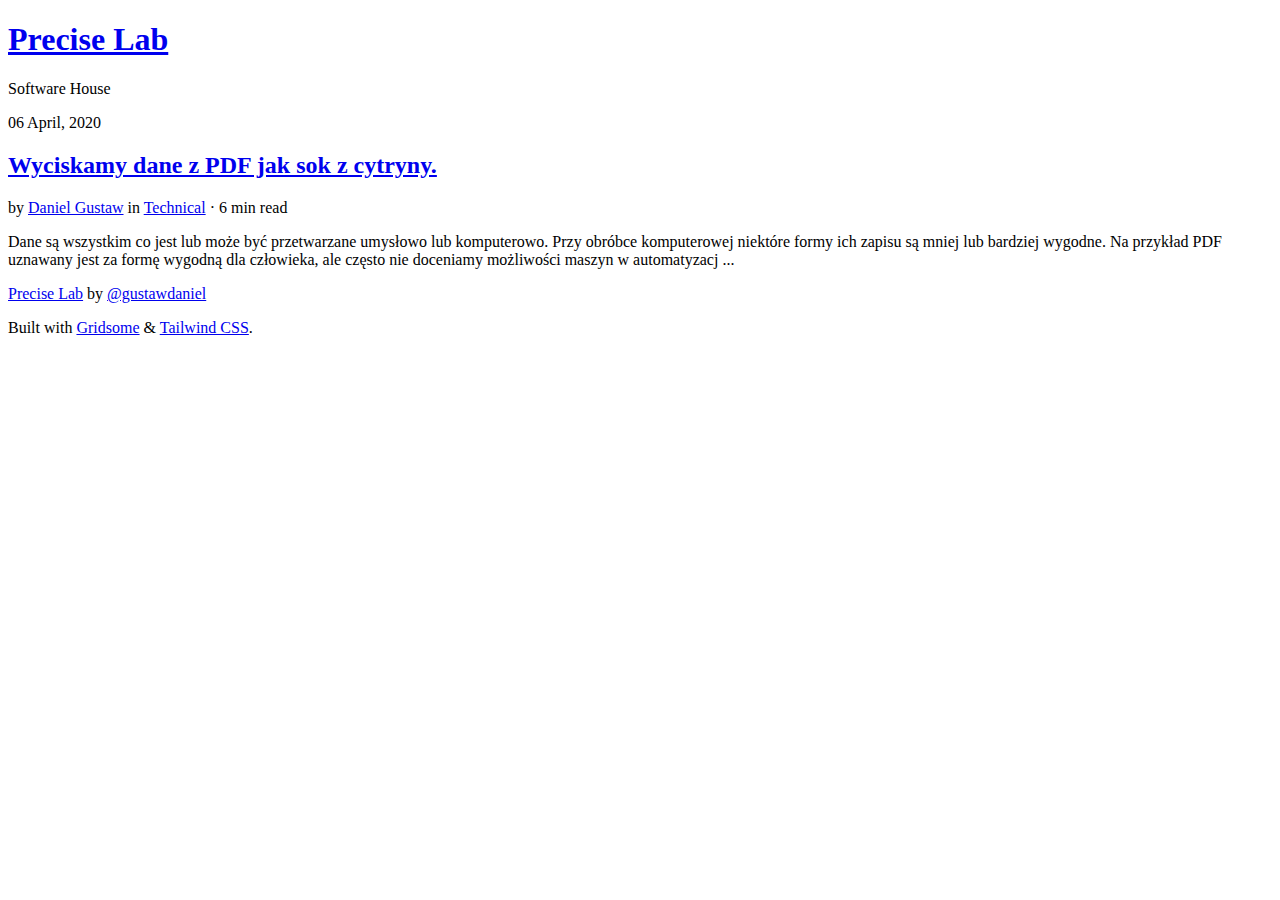
==== index.html @ 5c7c3121 "Updates" ====
<!DOCTYPE html>
<html data-html-server-rendered="true" lang="en" class="h-full" data-vue-tag="%7B%22lang%22:%7B%22ssr%22:%22en%22%7D,%22class%22:%7B%22ssr%22:%22h-full%22%7D%7D">
  <head>
    <title>Precise Lab - Blog | Precise Lab</title><meta name="gridsome:hash" content="ae1aad9684732c10f4d55fc5387a07bf365dc992"><meta data-vue-tag="ssr" charset="utf-8"><meta data-vue-tag="ssr" name="generator" content="Gridsome v0.7.13"><meta data-vue-tag="ssr" data-key="viewport" name="viewport" content="width=device-width, initial-scale=1, viewport-fit=cover"><meta data-vue-tag="ssr" data-key="format-detection" name="format-detection" content="telephone=no"><meta data-vue-tag="ssr" property="og:type" content="website"><meta data-vue-tag="ssr" property="og:title" content="Precise Lab - Blog"><meta data-vue-tag="ssr" property="og:description" content=""><meta data-vue-tag="ssr" property="og:url" content="https://github.com/gustawdaniel/gustawdaniel.github.io"><meta data-vue-tag="ssr" property="og:image" content="https://github.com/gustawdaniel/gustawdaniel.github.io/images/bleda-card.png"><meta data-vue-tag="ssr" name="twitter:card" content="summary_large_image"><meta data-vue-tag="ssr" name="twitter:title" content="Precise Lab - Blog"><meta data-vue-tag="ssr" name="twitter:description" content=""><meta data-vue-tag="ssr" name="twitter:site" content="@cossssmin"><meta data-vue-tag="ssr" name="twitter:creator" content="@cossssmin"><meta data-vue-tag="ssr" name="twitter:image" content="https://github.com/gustawdaniel/gustawdaniel.github.io/images/bleda-card.png"><link data-vue-tag="ssr" rel="icon" href="data:,"><link data-vue-tag="ssr" rel="icon" type="image/png" sizes="16x16" href="/blog.preciselab.io/assets/static/favicon.ce0531f.efcb514c4ed5bb749bbcc0c345bb775e.png"><link data-vue-tag="ssr" rel="icon" type="image/png" sizes="32x32" href="/blog.preciselab.io/assets/static/favicon.ac8d93a.efcb514c4ed5bb749bbcc0c345bb775e.png"><link data-vue-tag="ssr" rel="icon" type="image/png" sizes="96x96" href="/blog.preciselab.io/assets/static/favicon.b9532cc.efcb514c4ed5bb749bbcc0c345bb775e.png"><link data-vue-tag="ssr" rel="apple-touch-icon" type="image/png" sizes="76x76" href="/blog.preciselab.io/assets/static/favicon.f22e9f3.efcb514c4ed5bb749bbcc0c345bb775e.png"><link data-vue-tag="ssr" rel="apple-touch-icon" type="image/png" sizes="152x152" href="/blog.preciselab.io/assets/static/favicon.62d22cb.efcb514c4ed5bb749bbcc0c345bb775e.png"><link data-vue-tag="ssr" rel="apple-touch-icon" type="image/png" sizes="120x120" href="/blog.preciselab.io/assets/static/favicon.1539b60.efcb514c4ed5bb749bbcc0c345bb775e.png"><link data-vue-tag="ssr" rel="apple-touch-icon" type="image/png" sizes="167x167" href="/blog.preciselab.io/assets/static/favicon.dc0cdc5.efcb514c4ed5bb749bbcc0c345bb775e.png"><link data-vue-tag="ssr" rel="apple-touch-icon" type="image/png" sizes="180x180" href="/blog.preciselab.io/assets/static/favicon.7b22250.efcb514c4ed5bb749bbcc0c345bb775e.png"><link data-vue-tag="ssr" rel="stylesheet" href="https://fonts.googleapis.com/css?family=Fira+Sans:400,700%7CCardo"><link rel="preload" href="/blog.preciselab.io/assets/css/8.styles.63dded14.css" as="style"><link rel="preload" href="/blog.preciselab.io/assets/js/app.c72e8000.js" as="script"><link rel="preload" href="/blog.preciselab.io/assets/js/page--src--pages--index-vue.eb768e00.js" as="script"><link rel="prefetch" href="/blog.preciselab.io/assets/js/10.97e20881.js"><link rel="prefetch" href="/blog.preciselab.io/assets/js/page--src--pages--404-vue.39addc69.js"><link rel="prefetch" href="/blog.preciselab.io/assets/js/page--src--pages--about-vue.461a9a27.js"><link rel="prefetch" href="/blog.preciselab.io/assets/js/page--src--templates--author-vue.62b3dfc0.js"><link rel="prefetch" href="/blog.preciselab.io/assets/js/page--src--templates--post-vue.7752b335.js"><link rel="prefetch" href="/blog.preciselab.io/assets/js/page--src--templates--tag-vue.9fcc17b7.js"><link rel="prefetch" href="/blog.preciselab.io/assets/js/vendors~page--src--pages--index-vue~page--src--templates--author-vue~page--src--templates--post-vue~~a0fae544.e56b102d.js"><link rel="prefetch" href="/blog.preciselab.io/assets/js/vendors~page--src--templates--post-vue.245a0b70.js"><link rel="stylesheet" href="/blog.preciselab.io/assets/css/8.styles.63dded14.css"><noscript data-vue-tag="ssr"><style>.g-image--loading{display:none;}</style></noscript>
  </head>
  <body class="antialiased font-serif" data-vue-tag="%7B%22class%22:%7B%22ssr%22:%22antialiased%20font-serif%22%7D%7D">
    <div data-server-rendered="true" id="app" class="bg-white"><main><header><div class="max-w-xl md:max-w-3xl xl:max-w-4xl mx-auto text-center px-6 py-10 md:py-32 border-b border-gray-300"><h1 class="text-4xl sm:text-5xl md:text-6xl font-sans font-bold mb-1"><a href="/blog.preciselab.io/" class="text-black active--exact active">Precise Lab</a></h1><p class="text-gray-700 text-lg sm:text-3xl">Software House</p></div></header><section><article><div class="mx-auto max-w-3xl px-6"><div class="py-8 sm:py-20 border-b border-gray-300"><header class="text-center mb-8"><time datetime="2020-04-06 10:18:38" class="text-gray-700 text-xs mb-2 uppercase">06 April, 2020</time><h2 class="text-3xl sm:text-4xl leading-tight font-sans mb-1 sm:mb-2"><a href="/blog.preciselab.io/wyciskamy-dane-z-pdf-jak-sok-z-cytryny/" class="text-black font-bold">Wyciskamy dane z PDF jak sok z cytryny.</a></h2><p class="text-gray-700 leading-normal text-sm sm:text-base"><span>by <a href="/blog.preciselab.io/author/Daniel%20Gustaw/" class="text-gray-700 capitalize border-b border-transparent hover:border-gray-400 transition-colors duration-300">Daniel Gustaw</a></span><span> in <a href="/blog.preciselab.io/tag/technical/" class="text-gray-700 capitalize border-b border-transparent hover:border-gray-400 transition-colors duration-300">Technical</a></span><span> · </span><span>6 min read</span></p></header><p class="leading-normal text-gray-700 text-lg px-2 sm:px-4 md:px-10">Dane są wszystkim co jest lub może być przetwarzane umysłowo lub komputerowo. Przy obróbce komputerowej niektóre formy ich zapisu są mniej lub bardziej wygodne. Na przykład PDF uznawany jest za formę wygodną dla człowieka, ale często nie doceniamy możliwości maszyn w automatyzacj ...</p></div></div></article></section><!----><footer class="text-gray-700 text-sm leading-normal flex flex-wrap justify-between mx-auto max-w-3xl px-6 sm:px-12 py-8 sm:py-16"><div class="w-full sm:w-1/2 mb-4 sm:mb-0"><p><a href="https://preciselab.io" class="border-b border-transparent hover:border-gray-400 transition-colors duration-300">
          Precise Lab</a> by <a href="https://github.com/gustawdaniel" class="border-b border-transparent hover:border-gray-400 transition-colors
                                 duration-300">@gustawdaniel</a></p><p>Built with <a href="https://gridsome.org" class="border-b border-transparent hover:border-gray-400 transition-colors duration-300">Gridsome</a> &amp; <a href="https://tailwindcss.com/" class="border-b border-transparent hover:border-gray-400 transition-colors duration-300">Tailwind CSS</a>.</p></div></footer></main></div>
    <script>window.__INITIAL_STATE__={"data":{"posts":{"totalCount":1,"pageInfo":{"totalPages":1,"currentPage":1},"edges":[{"node":{"id":"afad9150b03da0a30d1661e07e309215","title":"Wyciskamy dane z PDF jak sok z cytryny.","timeToRead":6,"datetime":"2020-04-06 10:18:38","content":"\u003Cp\u003EDane są wszystkim co jest lub może być przetwarzane umysłowo lub komputerowo. Przy obróbce komputerowej niektóre formy ich zapisu są mniej lub bardziej wygodne. Na przykład PDF uznawany jest za formę wygodną dla człowieka, ale często nie doceniamy możliwości maszyn w automatyzacji procesów opartych o pliki PDF.\u003C\u002Fp\u003E\n\u003Cp\u003EW tym wpisie pokarzemy jak pisząc naprawdę znikome ilości kodu można wygodnie wydobyć dane z plików PDF. Dla przykładu posłużymy się biletami kolejowymi ponieważ nie zawierają żadnych danych objętych tajemnicą, ale równie dobrze mogły to by być faktury, umowy czy pliki CV.\u003C\u002Fp\u003E\n\u003Cp\u003E[TOC]\u003C\u002Fp\u003E\n\u003Cp\u003E\u003Cimg src=\"\u002Fimages\u002Fposts\u002F2020-04-06\u002Fconvert-scanned-pdf-to-text.jpg\"\u003E\u003C\u002Fp\u003E\n\u003Ch2 id=\"zdobycie-danych\"\u003E\u003Ca href=\"#zdobycie-danych\" aria-hidden=\"true\"\u003E\u003Cspan class=\"icon icon-link\"\u003E\u003C\u002Fspan\u003E\u003C\u002Fa\u003EZdobycie danych\u003C\u002Fh2\u003E\n\u003Cp\u003EPrzy każdym zakupie biletu z adresu \u003Ccode class=\"shiki-inline\" style=\"background: #2e3440; color: #d8dee9\"\u003Ebilet.eic@intercity.pl\u003C\u002Fcode\u003E wysyłany jest do mnie e-mail zawierający bilet. Łatwo mogę wyszukać te e-maile wybierając filtr w poczcie z której korzystam\u003C\u002Fp\u003E\n\u003Ccode class=\"shiki\" style=\"background: #2e3440; color: #d8dee9\"\u003Ebilet pkp has:attachment -in:chats from:bilet.eic@intercity.pl to:me \u003C\u002Fcode\u003E\n\u003Cp\u003EOto widok jaki widzę po filtrowaniu:\u003C\u002Fp\u003E\n\u003Cp\u003E\u003Cimg src=\"\u002Fimages\u002Fposts\u002F2020-04-06\u002Fgmail.png\"\u003E\u003C\u002Fp\u003E\n\u003Cp\u003ETeraz wystarczyło pobrać pliki aby móc poddać je obróbce.\u003C\u002Fp\u003E\n\u003Cp\u003EWszystkie załączniki zapisałem na dysku twardym w katalogu ocr. Tak jak w każdym z wpisów na tym blogu dalsze operacje będą wykonywane na systemie Ubuntu.\u003C\u002Fp\u003E\n\u003Ch2 id=\"przetworzenie-pdf-do-postaci-tekstu\"\u003E\u003Ca href=\"#przetworzenie-pdf-do-postaci-tekstu\" aria-hidden=\"true\"\u003E\u003Cspan class=\"icon icon-link\"\u003E\u003C\u002Fspan\u003E\u003C\u002Fa\u003EPrzetworzenie PDF do postaci tekstu\u003C\u002Fh2\u003E\n\u003Cp\u003EZaczniemy od ustalenia początkowej zawartości katalogu. Jest wypełniony pikamy PDF.\u003C\u002Fp\u003E\n\u003Cp\u003E\u003Cimg src=\"\u002Fimages\u002Fposts\u002F2020-04-06\u002Ftext.png\"\u003E\u003C\u002Fp\u003E\n\u003Cp\u003EDzięki narzędziu \u003Ccode class=\"shiki-inline\" style=\"background: #2e3440; color: #d8dee9\"\u003Epdftotext\u003C\u002Fcode\u003E z pakietu \u003Ccode class=\"shiki-inline\" style=\"background: #2e3440; color: #d8dee9\"\u003Epoppler-utils\u003C\u002Fcode\u003E możemy wydobyć z plików PDF interesujące nas informacje w postaci czystego tekstu. Następującym poleceniem możemy zainstalować to narzędzie:\u003C\u002Fp\u003E\n\u003Cpre class=\"shiki\" style=\"background-color: #ffffff\"\u003E\u003Ccode\u003E\u003Cspan style=\"color: #24292EFF\"\u003Esudo apt-get install poppler-utils\u003C\u002Fspan\u003E\u003C\u002Fcode\u003E\u003C\u002Fpre\u003E\n\u003Cp\u003EAby go użyć korzystamy ze składni\u003C\u002Fp\u003E\n\u003Ccode class=\"shiki\" style=\"background: #2e3440; color: #d8dee9\"\u003Epdftotext {PDF-file} {text-file}\u003C\u002Fcode\u003E\n\u003Cp\u003EW naszym przypadku mamy wiele plików wejściowych i wyjściowych dlatego skorzystamy z \u003Ccode class=\"shiki-inline\" style=\"background: #2e3440; color: #d8dee9\"\u003Exargs\u003C\u002Fcode\u003E.\u003C\u002Fp\u003E\n\u003Cpre class=\"shiki\" style=\"background-color: #ffffff\"\u003E\u003Ccode\u003E\u003Cspan style=\"color: #24292EFF\"\u003Els eic_\u003C\u002Fspan\u003E\u003Cspan style=\"color: #D32F2F\"\u003E*\u003C\u002Fspan\u003E\u003Cspan style=\"color: #24292EFF\"\u003E.pdf \u003C\u002Fspan\u003E\u003Cspan style=\"color: #D32F2F\"\u003E|\u003C\u002Fspan\u003E\u003Cspan style=\"color: #24292EFF\"\u003E xargs -i pdftotext \u003C\u002Fspan\u003E\u003Cspan style=\"color: #22863A\"\u003E\"{}\"\u003C\u002Fspan\u003E\u003Cspan style=\"color: #D32F2F\"\u003E;\u003C\u002Fspan\u003E\u003C\u002Fcode\u003E\u003C\u002Fpre\u003E\n\u003Cp\u003EPolecenie to składa się z dwóch części. W pierwszej listuję wszystkie pliki zaczynające się od \u003Ccode class=\"shiki-inline\" style=\"background: #2e3440; color: #d8dee9\"\u003Eeic\u003C\u002Fcode\u003E i kończące się na \u003Ccode class=\"shiki-inline\" style=\"background: #2e3440; color: #d8dee9\"\u003E.pdf\u003C\u002Fcode\u003E. Następnie używając programu \u003Ccode class=\"shiki-inline\" style=\"background: #2e3440; color: #d8dee9\"\u003Exargs\u003C\u002Fcode\u003E wynik przechwytywany jako strumień danych przekazuję linia po linii do polecenia \u003Ccode class=\"shiki-inline\" style=\"background: #2e3440; color: #d8dee9\"\u003Epdftotext\u003C\u002Fcode\u003E. Brak drugiego argumentu oznacza, że w moim przypadku powstały pliki tekstowe o takich samych nazwach jak pliki \u003Ccode class=\"shiki-inline\" style=\"background: #2e3440; color: #d8dee9\"\u003Epdf\u003C\u002Fcode\u003E.\u003C\u002Fp\u003E\n\u003Cp\u003EŁatwo sprawdzimy czy faktycznie istnieją dzięki poleceniu \u003Ccode class=\"shiki-inline\" style=\"background: #2e3440; color: #d8dee9\"\u003Els\u003C\u002Fcode\u003E\u003C\u002Fp\u003E\n\u003Cp\u003E\u003Cimg src=\"\u002Fimages\u002Fposts\u002F2020-04-06\u002Ftext2.png\"\u003E\u003C\u002Fp\u003E\n\u003Ch2 id=\"strukturyzacja-danych\"\u003E\u003Ca href=\"#strukturyzacja-danych\" aria-hidden=\"true\"\u003E\u003Cspan class=\"icon icon-link\"\u003E\u003C\u002Fspan\u003E\u003C\u002Fa\u003EStrukturyzacja danych\u003C\u002Fh2\u003E\n\u003Cp\u003ENa początek zaczniemy od czegoś prostego. Załóżmy, że chcemy policzyć ile pieniędzy łącznie wydałem na bilety, ale nie będziemy sprawdzali tego na każdym bilecie po kolei ręcznie - od tego jest komputer. Poza tym gdy dostaniemy inny zestaw biletów ręczną robotę musieli byśmy powtarzać. Może Cię to zaskoczyć, ale aby wykonać to zadanie nie trzeba nawet edytora kodu i napisaliśmy to w jednej linii:\u003C\u002Fp\u003E\n\u003Cpre class=\"shiki\" style=\"background-color: #ffffff\"\u003E\u003Ccode\u003E\u003Cspan style=\"color: #24292EFF\"\u003Els eic_\u003C\u002Fspan\u003E\u003Cspan style=\"color: #D32F2F\"\u003E*\u003C\u002Fspan\u003E\u003Cspan style=\"color: #24292EFF\"\u003E.txt \u003C\u002Fspan\u003E\u003Cspan style=\"color: #D32F2F\"\u003E|\u003C\u002Fspan\u003E\u003Cspan style=\"color: #24292EFF\"\u003E xargs -i cat \u003C\u002Fspan\u003E\u003Cspan style=\"color: #22863A\"\u003E\"{}\"\u003C\u002Fspan\u003E\u003Cspan style=\"color: #24292EFF\"\u003E \u003C\u002Fspan\u003E\u003Cspan style=\"color: #D32F2F\"\u003E|\u003C\u002Fspan\u003E\u003Cspan style=\"color: #24292EFF\"\u003E perl -ne \u003C\u002Fspan\u003E\u003Cspan style=\"color: #22863A\"\u003E'if(\u002FSUMA PLN: (.*) zł\u002F){print \"$1\\n\";}'\u003C\u002Fspan\u003E\u003Cspan style=\"color: #24292EFF\"\u003E \u003C\u002Fspan\u003E\u003Cspan style=\"color: #D32F2F\"\u003E|\u003C\u002Fspan\u003E\u003Cspan style=\"color: #24292EFF\"\u003E tr , \u003C\u002Fspan\u003E\u003Cspan style=\"color: #1976D2\"\u003E.\u003C\u002Fspan\u003E\u003Cspan style=\"color: #24292EFF\"\u003E \u003C\u002Fspan\u003E\u003Cspan style=\"color: #D32F2F\"\u003E|\u003C\u002Fspan\u003E\u003Cspan style=\"color: #24292EFF\"\u003E paste -sd+ \u003C\u002Fspan\u003E\u003Cspan style=\"color: #D32F2F\"\u003E|\u003C\u002Fspan\u003E\u003Cspan style=\"color: #24292EFF\"\u003E bc\u003C\u002Fspan\u003E\u003C\u002Fcode\u003E\u003C\u002Fpre\u003E\n\u003Cp\u003ETa linia zwróciła \u003Ccode class=\"shiki-inline\" style=\"background: #2e3440; color: #d8dee9\"\u003E786.11\u003C\u002Fcode\u003E czyli koszt wszystkich biletów.\u003C\u002Fp\u003E\n\u003Cp\u003E\u003Cimg src=\"\u002Fimages\u002Fposts\u002F2020-04-06\u002Fsum.png\"\u003E\u003C\u002Fp\u003E\n\u003Cp\u003EWejdziemy teraz głębiej i zobaczmy co się za tym kryje. Wyświetlimy jeden z plików tekstowych poleceniem \u003Ccode class=\"shiki-inline\" style=\"background: #2e3440; color: #d8dee9\"\u003Ecat eic_67584344.txt\u003C\u002Fcode\u003E:\u003C\u002Fp\u003E\n\u003Cpre class=\"shiki\" style=\"background-color: #ffffff\"\u003E\u003Ccode\u003E\u003Cspan style=\"color: #24292EFF\"\u003EBILET INTERNETOWYTANIOMIASTOWY\u003C\u002Fspan\u003E\n\n\u003Cspan style=\"color: #22863A\"\u003E\"PKP Intercity\"\u003C\u002Fspan\u003E\n\u003Cspan style=\"color: #24292EFF\"\u003ESpółka Akcyjna\u003C\u002Fspan\u003E\n\n\u003Cspan style=\"color: #24292EFF\"\u003EOF: 503\u003C\u002Fspan\u003E\n\n\u003Cspan style=\"color: #24292EFF\"\u003ENORMAL. \u003C\u002Fspan\u003E\u003Cspan style=\"color: #1976D2\"\u003E:\u003C\u002Fspan\u003E\u003Cspan style=\"color: #24292EFF\"\u003E 1\u003C\u002Fspan\u003E\n\u003Cspan style=\"color: #24292EFF\"\u003EULG. \u003C\u002Fspan\u003E\u003Cspan style=\"color: #1976D2\"\u003E:\u003C\u002Fspan\u003E\n\u003Cspan style=\"color: #24292EFF\"\u003EX \u003C\u002Fspan\u003E\u003Cspan style=\"color: #1976D2\"\u003E:\u003C\u002Fspan\u003E\u003Cspan style=\"color: #24292EFF\"\u003E X\u003C\u002Fspan\u003E\n\n\u003Cspan style=\"color: #24292EFF\"\u003EPrzewoźnik: PKP IC\u003C\u002Fspan\u003E\n\u003Cspan style=\"color: #24292EFF\"\u003EA-Cena bazowa: 1xNormal\u003C\u002Fspan\u003E\n\n\u003Cspan style=\"color: #24292EFF\"\u003E¦ ¸\u003C\u002Fspan\u003E\n\n\u003Cspan style=\"color: #24292EFF\"\u003EOd\u002FFrom\u003C\u002Fspan\u003E\n\n\u003Cspan style=\"color: #24292EFF\"\u003E27.09 05:50 Iława Gł.\u003C\u002Fspan\u003E\n\u003Cspan style=\"color: #D32F2F\"\u003E*\u003C\u002Fspan\u003E\n\u003Cspan style=\"color: #D32F2F\"\u003E*\u003C\u002Fspan\u003E\n\u003Cspan style=\"color: #D32F2F\"\u003E*\u003C\u002Fspan\u003E\n\u003Cspan style=\"color: #24292EFF\"\u003EPRZEZ: Działdowo \u003C\u002Fspan\u003E\u003Cspan style=\"color: #D32F2F\"\u003E*\u003C\u002Fspan\u003E\u003Cspan style=\"color: #24292EFF\"\u003E Nasielsk\u003C\u002Fspan\u003E\n\n\u003Cspan style=\"color: #24292EFF\"\u003EDo\u002FTo\u003C\u002Fspan\u003E\n\n\u003Cspan style=\"color: #24292EFF\"\u003E¦ ¸\u003C\u002Fspan\u003E\n\n\u003Cspan style=\"color: #24292EFF\"\u003EKL.\u002FCL.\u003C\u002Fspan\u003E\n\n\u003Cspan style=\"color: #24292EFF\"\u003EWarszawa C.\u003C\u002Fspan\u003E\n\u003Cspan style=\"color: #D32F2F\"\u003E*\u003C\u002Fspan\u003E\n\n\u003Cspan style=\"color: #24292EFF\"\u003E27.09 07:50\u003C\u002Fspan\u003E\n\u003Cspan style=\"color: #D32F2F\"\u003E*\u003C\u002Fspan\u003E\n\u003Cspan style=\"color: #D32F2F\"\u003E*\u003C\u002Fspan\u003E\n\n\u003Cspan style=\"color: #24292EFF\"\u003E2\u003C\u002Fspan\u003E\n\u003Cspan style=\"color: #D32F2F\"\u003E*\u003C\u002Fspan\u003E\n\n\u003Cspan style=\"color: #24292EFF\"\u003ESUMA PLN: 39,90 zł\u003C\u002Fspan\u003E\n\u003Cspan style=\"color: #24292EFF\"\u003E519836278964\u003C\u002Fspan\u003E\n\n\u003Cspan style=\"color: #24292EFF\"\u003ENr transakcji:\u003C\u002Fspan\u003E\n\n\u003Cspan style=\"color: #24292EFF\"\u003EInformacje o podróży:\u003C\u002Fspan\u003E\n\u003Cspan style=\"color: #24292EFF\"\u003EStacja\u003C\u002Fspan\u003E\n\u003Cspan style=\"color: #24292EFF\"\u003EData Godzina\u003C\u002Fspan\u003E\n\u003Cspan style=\"color: #24292EFF\"\u003EIława Gł.\u003C\u002Fspan\u003E\n\u003Cspan style=\"color: #24292EFF\"\u003E27.09 05:50\u003C\u002Fspan\u003E\n\u003Cspan style=\"color: #24292EFF\"\u003EWarszawa C.\u003C\u002Fspan\u003E\n\u003Cspan style=\"color: #24292EFF\"\u003E27.09 07:50\u003C\u002Fspan\u003E\n\n\u003Cspan style=\"color: #24292EFF\"\u003E\u002FWagon K m\u003C\u002Fspan\u003E\n\u003Cspan style=\"color: #24292EFF\"\u003EIC 5324\u003C\u002Fspan\u003E\n\u003Cspan style=\"color: #24292EFF\"\u003E208\u003C\u002Fspan\u003E\n\u003Cspan style=\"color: #24292EFF\"\u003E5\u003C\u002Fspan\u003E\n\n\u003Cspan style=\"color: #24292EFF\"\u003EeIC67584344\u003C\u002Fspan\u003E\n\n\u003Cspan style=\"color: #24292EFF\"\u003ENr miejsca (o-okno ś-środek k-korytarz) Suma PLN\u003C\u002Fspan\u003E\n\u003Cspan style=\"color: #24292EFF\"\u003E81 o\u003C\u002Fspan\u003E\n\u003Cspan style=\"color: #24292EFF\"\u003E39,90 zł\u003C\u002Fspan\u003E\n\u003Cspan style=\"color: #24292EFF\"\u003E1 m. \u003C\u002Fspan\u003E\u003Cspan style=\"color: #D32F2F\"\u003Edo\u003C\u002Fspan\u003E\u003Cspan style=\"color: #24292EFF\"\u003E siedzenia\u003C\u002Fspan\u003E\u003Cspan style=\"color: #D32F2F\"\u003E;\u003C\u002Fspan\u003E\u003Cspan style=\"color: #24292EFF\"\u003E wagon bez przedziałów\u003C\u002Fspan\u003E\n\n\u003Cspan style=\"color: #24292EFF\"\u003Ed9U\u003C\u002Fspan\u003E\n\u003Cspan style=\"color: #24292EFF\"\u003EPodróżny:\u003C\u002Fspan\u003E\n\u003Cspan style=\"color: #24292EFF\"\u003EPTU\u003C\u002Fspan\u003E\n\u003Cspan style=\"color: #24292EFF\"\u003E8%\u003C\u002Fspan\u003E\n\n\u003Cspan style=\"color: #24292EFF\"\u003ESuma PLN Płatność: przelewem\u003C\u002Fspan\u003E\n\u003Cspan style=\"color: #24292EFF\"\u003E39,90 Zapłacono i wystawiono dnia:\u003C\u002Fspan\u003E\n\u003Cspan style=\"color: #24292EFF\"\u003E2018-09-26 09:01:20(52245592)\u003C\u002Fspan\u003E\n\n\u003Cspan style=\"color: #24292EFF\"\u003EOgółem PLN:\u003C\u002Fspan\u003E\n\n\u003Cspan style=\"color: #24292EFF\"\u003E39,90\u003C\u002Fspan\u003E\n\n\u003Cspan style=\"color: #24292EFF\"\u003ENiniejszy bilet internetowy nie jest fakturą VAT.\u003C\u002Fspan\u003E\n\u003Cspan style=\"color: #24292EFF\"\u003EW związku z przeprowadzanymi modernizacjami sieci kolejowej, uprzejmie prosimy o\u003C\u002Fspan\u003E\n\u003Cspan style=\"color: #24292EFF\"\u003Edokładne sprawdzanie rozkładu jazdy pociągów przed podróżą.\u003C\u002Fspan\u003E\n\n\u003Cspan style=\"color: #24292EFF\"\u003EData wydruku: 2018-09-26 09:01:57\u003C\u002Fspan\u003E\n\n\u003Cspan style=\"color: #24292EFF\"\u003E5324\u003C\u002Fspan\u003E\n\n\u003Cspan style=\"color: #24292EFF\"\u003EBilet internetowy jest biletem imiennym i jest ważny:\u003C\u002Fspan\u003E\n\u003Cspan style=\"color: #24292EFF\"\u003Ea) wraz z dokumentem ze zdjęciem potwierdzającym tożsamość Podróżnego,\u003C\u002Fspan\u003E\n\u003Cspan style=\"color: #24292EFF\"\u003Eb) tylko w dniu, relacji, pociągu, wagonie i na miejsce na nim oznaczone.\u003C\u002Fspan\u003E\n\n\u003Cspan style=\"color: #24292EFF\"\u003EZwrotu należności za niewykorzystany bilet dokonuje się na podstawie wniosku\u003C\u002Fspan\u003E\n\u003Cspan style=\"color: #24292EFF\"\u003Ezłożonego przez płatnika w wyznaczonych przez \u003C\u002Fspan\u003E\u003Cspan style=\"color: #22863A\"\u003E'PKP Intercity'\u003C\u002Fspan\u003E\u003Cspan style=\"color: #24292EFF\"\u003E S.A. punktach, z\u003C\u002Fspan\u003E\n\u003Cspan style=\"color: #24292EFF\"\u003Ewyjątkiem należności zwracanych automatycznie na zasadach określonych w\u003C\u002Fspan\u003E\n\u003Cspan style=\"color: #24292EFF\"\u003ERegulaminie e-IC.\u003C\u002Fspan\u003E\n\n\u003Cspan style=\"color: #24292EFF\"\u003EDaniel Gustaw\u003C\u002Fspan\u003E\n\n\u003Cspan style=\"color: #24292EFF\"\u003Ed9U\u003C\u002Fspan\u003E\n\n\u003Cspan style=\"color: #24292EFF\"\u003EInformacja o cenie\u003C\u002Fspan\u003E\n\u003Cspan style=\"color: #24292EFF\"\u003EOpłata za przejazd:\u003C\u002Fspan\u003E\n\n\u003Cspan style=\"color: #24292EFF\"\u003E(P24) 7219\u003C\u002Fspan\u003E\u003C\u002Fcode\u003E\u003C\u002Fpre\u003E\n\u003Cp\u003EPierwsze co się nasuwa to, że plik zawiera wszystkie informacje w formie nienaruszonej. Nie ma żadnych literówek, błędów, przestawień jakie typowe są dla systemów OCR wykonujących analogiczną pracę na skanach dokumentów. Cena \u003Ccode class=\"shiki-inline\" style=\"background: #2e3440; color: #d8dee9\"\u003E39,90 zł\u003C\u002Fcode\u003E powtarza się tu w kilku liniach. Czasami występuje razem z \u003Ccode class=\"shiki-inline\" style=\"background: #2e3440; color: #d8dee9\"\u003Ezł\u003C\u002Fcode\u003E, czasami nie, może się zdarzyć, że układ linii będzie inny jeśli na bilecie będzie jechało kilka osób. Szukamy najbardziej wiarygodnego wzorca. Jest nim \u003Ccode class=\"shiki-inline\" style=\"background: #2e3440; color: #d8dee9\"\u003ESUMA PLN: 39,90 zł\u003C\u002Fcode\u003E. Teraz chcemy wyłowić z tego pliku właśnie \u003Ccode class=\"shiki-inline\" style=\"background: #2e3440; color: #d8dee9\"\u003E39,90\u003C\u002Fcode\u003E. Posłuży nam do tego \u003Ccode class=\"shiki-inline\" style=\"background: #2e3440; color: #d8dee9\"\u003Eperl\u003C\u002Fcode\u003E - język stworzony przez lingwistę Larrego Walla właśnie w celu pracy z plikami tekstowymi.\u003C\u002Fp\u003E\n\u003Cpre class=\"shiki\" style=\"background-color: #ffffff\"\u003E\u003Ccode\u003E\u003Cspan style=\"color: #24292EFF\"\u003E$ cat eic_67584344.txt \u003C\u002Fspan\u003E\u003Cspan style=\"color: #D32F2F\"\u003E|\u003C\u002Fspan\u003E\u003Cspan style=\"color: #24292EFF\"\u003E perl -ne \u003C\u002Fspan\u003E\u003Cspan style=\"color: #22863A\"\u003E'if(\u002FSUMA PLN: (.*) zł\u002F){print \"$1\\n\";}'\u003C\u002Fspan\u003E\n\u003Cspan style=\"color: #24292EFF\"\u003E39,90\u003C\u002Fspan\u003E\u003C\u002Fcode\u003E\u003C\u002Fpre\u003E\n\u003Cp\u003EPolecenie to można wytłumaczyć następująco: \u003C\u002Fp\u003E\n\u003Cul\u003E\n\u003Cli\u003Eweź plik \u003Ccode class=\"shiki-inline\" style=\"background: #2e3440; color: #d8dee9\"\u003Eeic_67584344.txt\u003C\u002Fcode\u003E\u003C\u002Fli\u003E\n\u003Cli\u003Ecałą jego zawartość przekieruj do programu który napisaliśmy w \u003Ccode class=\"shiki-inline\" style=\"background: #2e3440; color: #d8dee9\"\u003Eperl\u003C\u002Fcode\u003E jako wejście\u003C\u002Fli\u003E\n\u003Cli\u003Eprogram na każdej linii tekstu wykonuje to samo polecenie\u003C\u002Fli\u003E\n\u003Cli\u003Esprawdza czy tekst pasuje do wzorca zaczynającego się od \u003Ccode class=\"shiki-inline\" style=\"background: #2e3440; color: #d8dee9\"\u003ESUMA PLN:\u003C\u002Fcode\u003E i kończącego na \u003Ccode class=\"shiki-inline\" style=\"background: #2e3440; color: #d8dee9\"\u003Ezł\u003C\u002Fcode\u003E. \u003C\u002Fli\u003E\n\u003Cli\u003Ejeśli tak, to wycina wartość między tymi ciągami znakowymi i ją zwraca\u003C\u002Fli\u003E\n\u003C\u002Ful\u003E\n\u003Cp\u003EProblem jaki mamy to polski \u003Ccode class=\"shiki-inline\" style=\"background: #2e3440; color: #d8dee9\"\u003E,\u003C\u002Fcode\u003E zamiast ogólnie stosowanej na świecie \u003Ccode class=\"shiki-inline\" style=\"background: #2e3440; color: #d8dee9\"\u003E.\u003C\u002Fcode\u003E. Ten problem bardzo łatwo eliminujemy poleceniem \u003Ccode class=\"shiki-inline\" style=\"background: #2e3440; color: #d8dee9\"\u003Etr\u003C\u002Fcode\u003E które zamienia swój pierwszy argument na drugi.\u003C\u002Fp\u003E\n\u003Cp\u003E\u003Cimg src=\"\u002Fimages\u002Fposts\u002F2020-04-06\u002Ftr.png\"\u003E\u003C\u002Fp\u003E\n\u003Cp\u003ENie będziemy oczywiście powtarzać tych poleceń dla każdego pliku osobno. Zamiast tego ponownie wykorzystamy znany już \u003Ccode class=\"shiki-inline\" style=\"background: #2e3440; color: #d8dee9\"\u003Exargs\u003C\u002Fcode\u003E \u003C\u002Fp\u003E\n\u003Cpre class=\"shiki\" style=\"background-color: #ffffff\"\u003E\u003Ccode\u003E\u003Cspan style=\"color: #24292EFF\"\u003E$ ls eic_\u003C\u002Fspan\u003E\u003Cspan style=\"color: #D32F2F\"\u003E*\u003C\u002Fspan\u003E\u003Cspan style=\"color: #24292EFF\"\u003E.txt \u003C\u002Fspan\u003E\u003Cspan style=\"color: #D32F2F\"\u003E|\u003C\u002Fspan\u003E\u003Cspan style=\"color: #24292EFF\"\u003E xargs -i cat \u003C\u002Fspan\u003E\u003Cspan style=\"color: #22863A\"\u003E\"{}\"\u003C\u002Fspan\u003E\u003Cspan style=\"color: #24292EFF\"\u003E \u003C\u002Fspan\u003E\u003Cspan style=\"color: #D32F2F\"\u003E|\u003C\u002Fspan\u003E\u003Cspan style=\"color: #24292EFF\"\u003E perl -ne \u003C\u002Fspan\u003E\u003Cspan style=\"color: #22863A\"\u003E'if(\u002FSUMA PLN: (.*) zł\u002F){print \"$1\\n\";}'\u003C\u002Fspan\u003E\u003Cspan style=\"color: #24292EFF\"\u003E \u003C\u002Fspan\u003E\u003Cspan style=\"color: #D32F2F\"\u003E|\u003C\u002Fspan\u003E\u003Cspan style=\"color: #24292EFF\"\u003E tr , \u003C\u002Fspan\u003E\u003Cspan style=\"color: #1976D2\"\u003E.\u003C\u002Fspan\u003E\n\u003Cspan style=\"color: #24292EFF\"\u003E39.90\u003C\u002Fspan\u003E\n\u003Cspan style=\"color: #24292EFF\"\u003E63.00\u003C\u002Fspan\u003E\n\u003Cspan style=\"color: #24292EFF\"\u003E15.14\u003C\u002Fspan\u003E\n\u003Cspan style=\"color: #24292EFF\"\u003E55.00\u003C\u002Fspan\u003E\n\u003Cspan style=\"color: #24292EFF\"\u003E60.00\u003C\u002Fspan\u003E\n\u003Cspan style=\"color: #24292EFF\"\u003E186.00\u003C\u002Fspan\u003E\n\u003Cspan style=\"color: #24292EFF\"\u003E70.56\u003C\u002Fspan\u003E\n\u003Cspan style=\"color: #24292EFF\"\u003E89.40\u003C\u002Fspan\u003E\n\u003Cspan style=\"color: #24292EFF\"\u003E139.00\u003C\u002Fspan\u003E\n\u003Cspan style=\"color: #24292EFF\"\u003E68.11\u003C\u002Fspan\u003E\u003C\u002Fcode\u003E\u003C\u002Fpre\u003E\n\u003Cp\u003EPozwolił nam na przeszukanie plików tekstowych za pomocą zdefiniowanych filtrów plik po pliku. Z ciekawszych rzeczy to wykorzystane \u003Ccode class=\"shiki-inline\" style=\"background: #2e3440; color: #d8dee9\"\u003E&quot;{}&quot;\u003C\u002Fcode\u003E oznacza argument który wszedł do \u003Ccode class=\"shiki-inline\" style=\"background: #2e3440; color: #d8dee9\"\u003Exargs\u003C\u002Fcode\u003E.\u003C\u002Fp\u003E\n\u003Cp\u003EZostało już tylko sumowanie, ale suma kolumn z pliku tekstowego to bułka z masłem w konsoli \u003Ccode class=\"shiki-inline\" style=\"background: #2e3440; color: #d8dee9\"\u003Ebash\u003C\u002Fcode\u003E. W przypadku jednej kolumny nie trzeba nawet uruchamiać \u003Ccode class=\"shiki-inline\" style=\"background: #2e3440; color: #d8dee9\"\u003Eawk\u003C\u002Fcode\u003E - zaawansowanego programu do przetwarzania tekstów. Wystarczy nam \u003Ccode class=\"shiki-inline\" style=\"background: #2e3440; color: #d8dee9\"\u003Epaste\u003C\u002Fcode\u003E - program do łączenia plików i \u003Ccode class=\"shiki-inline\" style=\"background: #2e3440; color: #d8dee9\"\u003Ebc\u003C\u002Fcode\u003E prosty program do liczenia sum.\u003C\u002Fp\u003E\n\u003Cp\u003EZa pomocą \u003Ccode class=\"shiki-inline\" style=\"background: #2e3440; color: #d8dee9\"\u003Epaste\u003C\u002Fcode\u003E z opcją \u003Ccode class=\"shiki-inline\" style=\"background: #2e3440; color: #d8dee9\"\u003E-s\u003C\u002Fcode\u003E wykonamy transpozycję do jednej linii. Opcją \u003Ccode class=\"shiki-inline\" style=\"background: #2e3440; color: #d8dee9\"\u003Ed\u003C\u002Fcode\u003E ustawimy separator. Będzie nim oczywiście znak dodawania \u003Ccode class=\"shiki-inline\" style=\"background: #2e3440; color: #d8dee9\"\u003E+\u003C\u002Fcode\u003E. Wynik wygląda miej więcej tak:\u003C\u002Fp\u003E\n\u003Cp\u003E\u003Cimg src=\"\u002Fimages\u002Fposts\u002F2020-04-06\u002Fpaste.png\"\u003E\u003C\u002Fp\u003E\n\u003Cp\u003EOstatnia cegiełka \u003Ccode class=\"shiki-inline\" style=\"background: #2e3440; color: #d8dee9\"\u003Ebc\u003C\u002Fcode\u003E kończy zadanie, ale to było prezentowane na samym początku:\u003C\u002Fp\u003E\n\u003Cpre class=\"shiki\" style=\"background-color: #ffffff\"\u003E\u003Ccode\u003E\u003Cspan style=\"color: #24292EFF\"\u003E$ ls eic_\u003C\u002Fspan\u003E\u003Cspan style=\"color: #D32F2F\"\u003E*\u003C\u002Fspan\u003E\u003Cspan style=\"color: #24292EFF\"\u003E.txt \u003C\u002Fspan\u003E\u003Cspan style=\"color: #D32F2F\"\u003E|\u003C\u002Fspan\u003E\u003Cspan style=\"color: #24292EFF\"\u003E xargs -i cat \u003C\u002Fspan\u003E\u003Cspan style=\"color: #22863A\"\u003E\"{}\"\u003C\u002Fspan\u003E\u003Cspan style=\"color: #24292EFF\"\u003E \u003C\u002Fspan\u003E\u003Cspan style=\"color: #D32F2F\"\u003E|\u003C\u002Fspan\u003E\u003Cspan style=\"color: #24292EFF\"\u003E perl -ne \u003C\u002Fspan\u003E\u003Cspan style=\"color: #22863A\"\u003E'if(\u002FSUMA PLN: (.*) zł\u002F){print \"$1\\n\";}'\u003C\u002Fspan\u003E\u003Cspan style=\"color: #24292EFF\"\u003E \u003C\u002Fspan\u003E\u003Cspan style=\"color: #D32F2F\"\u003E|\u003C\u002Fspan\u003E\u003Cspan style=\"color: #24292EFF\"\u003E tr , \u003C\u002Fspan\u003E\u003Cspan style=\"color: #1976D2\"\u003E.\u003C\u002Fspan\u003E\u003Cspan style=\"color: #24292EFF\"\u003E \u003C\u002Fspan\u003E\u003Cspan style=\"color: #D32F2F\"\u003E|\u003C\u002Fspan\u003E\u003Cspan style=\"color: #24292EFF\"\u003E paste -sd+ \u003C\u002Fspan\u003E\u003Cspan style=\"color: #D32F2F\"\u003E|\u003C\u002Fspan\u003E\u003Cspan style=\"color: #24292EFF\"\u003E bc\u003C\u002Fspan\u003E\n\u003Cspan style=\"color: #24292EFF\"\u003E786.11\u003C\u002Fspan\u003E\u003C\u002Fcode\u003E\u003C\u002Fpre\u003E\n\u003Ch2 id=\"wizualizacja-wyników\"\u003E\u003Ca href=\"#wizualizacja-wynik%C3%B3w\" aria-hidden=\"true\"\u003E\u003Cspan class=\"icon icon-link\"\u003E\u003C\u002Fspan\u003E\u003C\u002Fa\u003EWizualizacja wyników\u003C\u002Fh2\u003E\n\u003Cp\u003EPonieważ pliki ułożone są chronologicznie wyświetlimy łatwo będzie nam zobaczyć wykres kolejnych cen. W tym celu pobieramy \u003Ccode class=\"shiki-inline\" style=\"background: #2e3440; color: #d8dee9\"\u003Echart\u003C\u002Fcode\u003E - paczkę napisaną w \u003Ccode class=\"shiki-inline\" style=\"background: #2e3440; color: #d8dee9\"\u003Ego\u003C\u002Fcode\u003E służącą do tworzenia wykresów.\u003C\u002Fp\u003E\n\u003Cpre class=\"shiki\" style=\"background-color: #ffffff\"\u003E\u003Ccode\u003E\u003Cspan style=\"color: #24292EFF\"\u003Ewget https:\u002F\u002Fgithub.com\u002Fmarianogappa\u002Fchart\u002Freleases\u002Fdownload\u002Fv3.0.0\u002Fchart_3.0.0_linux_amd64.tar.gz -O \u002Ftmp\u002Fchart.tar.gz\u003C\u002Fspan\u003E\u003C\u002Fcode\u003E\u003C\u002Fpre\u003E\n\u003Cp\u003EI rozpakowujemy \u003C\u002Fp\u003E\n\u003Ccode class=\"shiki\" style=\"background: #2e3440; color: #d8dee9\"\u003Etar -xvf \u002Ftmp\u002Fchart.tar.gz --directory \u002Fusr\u002Flocal\u002Fbin\u003C\u002Fcode\u003E\n\u003Cp\u003EKolejna komenda, dodaje numery kolumn \u003Ccode class=\"shiki-inline\" style=\"background: #2e3440; color: #d8dee9\"\u003Ecat -n\u003C\u002Fcode\u003E i rysuje wykres\u003C\u002Fp\u003E\n\u003Ccode class=\"shiki\" style=\"background: #2e3440; color: #d8dee9\"\u003Els eic_*.txt | xargs -i cat &quot;{}&quot; | perl -ne &#039;if(\u002FSUMA PLN: (.*) zł\u002F){print &quot;$1\\n&quot;;}&#039; | tr , . | cat -n | chart line\u003C\u002Fcode\u003E\n\u003Cp\u003E\u003Cimg src=\"\u002Fimages\u002Fposts\u002F2020-04-06\u002Fgraph.png\"\u003E\u003C\u002Fp\u003E\n\u003Cp\u003EPodsumowując. Nie napracowaliśmy się tutaj za bardzo ale właśnie to było celem. Pokazanie jak jedną linią kodu można posumować ceny lub wyrysować wykres z danych, które pozornie są niedostępne, bo ich format nie jest tak oczywisty jak w przypadku uporządkowanych danych zapisanych w bazie o dobrze określonej strukturze.\u003C\u002Fp\u003E\n\u003Cp\u003EJeśli jesteś przedsiębiorcą i zainteresował Cię temat automatyzacji przetwarzania dokumentów umów się ze mną na darmową konsultację korzystając z linku ...\u003C\u002Fp\u003E\n\u003Cp\u003EJeśli jesteś programistą i chcesz z nami pracować ...\u003C\u002Fp\u003E\n\u003Cp\u003EJeśli chcesz poszerzyć swoją wiedzę i zapoznać się z narzędziami z których korzystaliśmy linki do nich znajdziesz poniżej...\u003C\u002Fp\u003E\n\u003Cp\u003ECzyszczenie danych\u003C\u002Fp\u003E\n\u003Cp\u003E\u003Ca href=\"https:\u002F\u002Fen.wikipedia.org\u002Fwiki\u002FData_cleansing\" target=\"_blank\" rel=\"nofollow noopener noreferrer\"\u003Ehttps:\u002F\u002Fen.wikipedia.org\u002Fwiki\u002FData_cleansing\u003C\u002Fa\u003E\u003C\u002Fp\u003E\n\u003Cp\u003EPdf to Text Converter\u003C\u002Fp\u003E\n\u003Cp\u003E\u003Ca href=\"https:\u002F\u002Fwww.cyberciti.biz\u002Ffaq\u002Fconverter-pdf-files-to-text-format-command\u002F\" target=\"_blank\" rel=\"nofollow noopener noreferrer\"\u003Ehttps:\u002F\u002Fwww.cyberciti.biz\u002Ffaq\u002Fconverter-pdf-files-to-text-format-command\u002F\u003C\u002Fa\u003E\u003C\u002Fp\u003E\n\u003Cp\u003EPrzykład zastosowania xargs\u003C\u002Fp\u003E\n\u003Cp\u003E\u003Ca href=\"https:\u002F\u002Fstackoverflow.com\u002Fquestions\u002F33141207\u002Fwhat-is-the-working-of-this-command-ls-xargs-i-t-cp-1\" target=\"_blank\" rel=\"nofollow noopener noreferrer\"\u003Ehttps:\u002F\u002Fstackoverflow.com\u002Fquestions\u002F33141207\u002Fwhat-is-the-working-of-this-command-ls-xargs-i-t-cp-1\u003C\u002Fa\u003E\u003C\u002Fp\u003E\n\u003Cp\u003EChart - narzędzie do rysowania wykresów\u003C\u002Fp\u003E\n\u003Cp\u003E\u003Ca href=\"https:\u002F\u002Fmarianogappa.github.io\u002Fchart\u002F\" target=\"_blank\" rel=\"nofollow noopener noreferrer\"\u003Ehttps:\u002F\u002Fmarianogappa.github.io\u002Fchart\u002F\u003C\u002Fa\u003E\u003C\u002Fp\u003E\n\u003Cp\u003EPaste - komenda do łączenia plików\u003C\u002Fp\u003E\n\u003Cp\u003E\u003Ca href=\"https:\u002F\u002Fwww.geeksforgeeks.org\u002Fpaste-command-in-linux-with-examples\u002F\" target=\"_blank\" rel=\"nofollow noopener noreferrer\"\u003Ehttps:\u002F\u002Fwww.geeksforgeeks.org\u002Fpaste-command-in-linux-with-examples\u002F\u003C\u002Fa\u003E\u003C\u002Fp\u003E\n\u003Cp\u003EPrzykładowe onelinery w Perlu\u003C\u002Fp\u003E\n\u003Cp\u003E\u003Ca href=\"https:\u002F\u002Fwww.rexegg.com\u002Fregex-perl-one-liners.html\" target=\"_blank\" rel=\"nofollow noopener noreferrer\"\u003Ehttps:\u002F\u002Fwww.rexegg.com\u002Fregex-perl-one-liners.html\u003C\u002Fa\u003E\u003C\u002Fp\u003E\n","excerpt":"","description":"","path":"\u002Fwyciskamy-dane-z-pdf-jak-sok-z-cytryny\u002F","cover":"https:\u002F\u002Fimages.unsplash.com\u002Fphoto-1533279443086-d1c19a186416?ixlib=rb-1.2.1&ixid=eyJhcHBfaWQiOjEyMDd9&auto=format&fit=crop&w=1920&h=900&q=80","tags":[{"id":"technical","title":"technical","path":"\u002Ftag\u002Ftechnical\u002F"},{"id":"bash","title":"bash","path":"\u002Ftag\u002Fbash\u002F"},{"id":"perl","title":"perl","path":"\u002Ftag\u002Fperl\u002F"},{"id":"pdf","title":"pdf","path":"\u002Ftag\u002Fpdf\u002F"}],"author":{"id":"Daniel Gustaw","title":"Daniel Gustaw","path":"\u002Fauthor\u002FDaniel%20Gustaw\u002F"}}}]}},"context":{}};(function(){var s;(s=document.currentScript||document.scripts[document.scripts.length-1]).parentNode.removeChild(s);}());</script><script src="/blog.preciselab.io/assets/js/app.c72e8000.js" defer></script><script src="/blog.preciselab.io/assets/js/page--src--pages--index-vue.eb768e00.js" defer></script>
  </body>
</html>
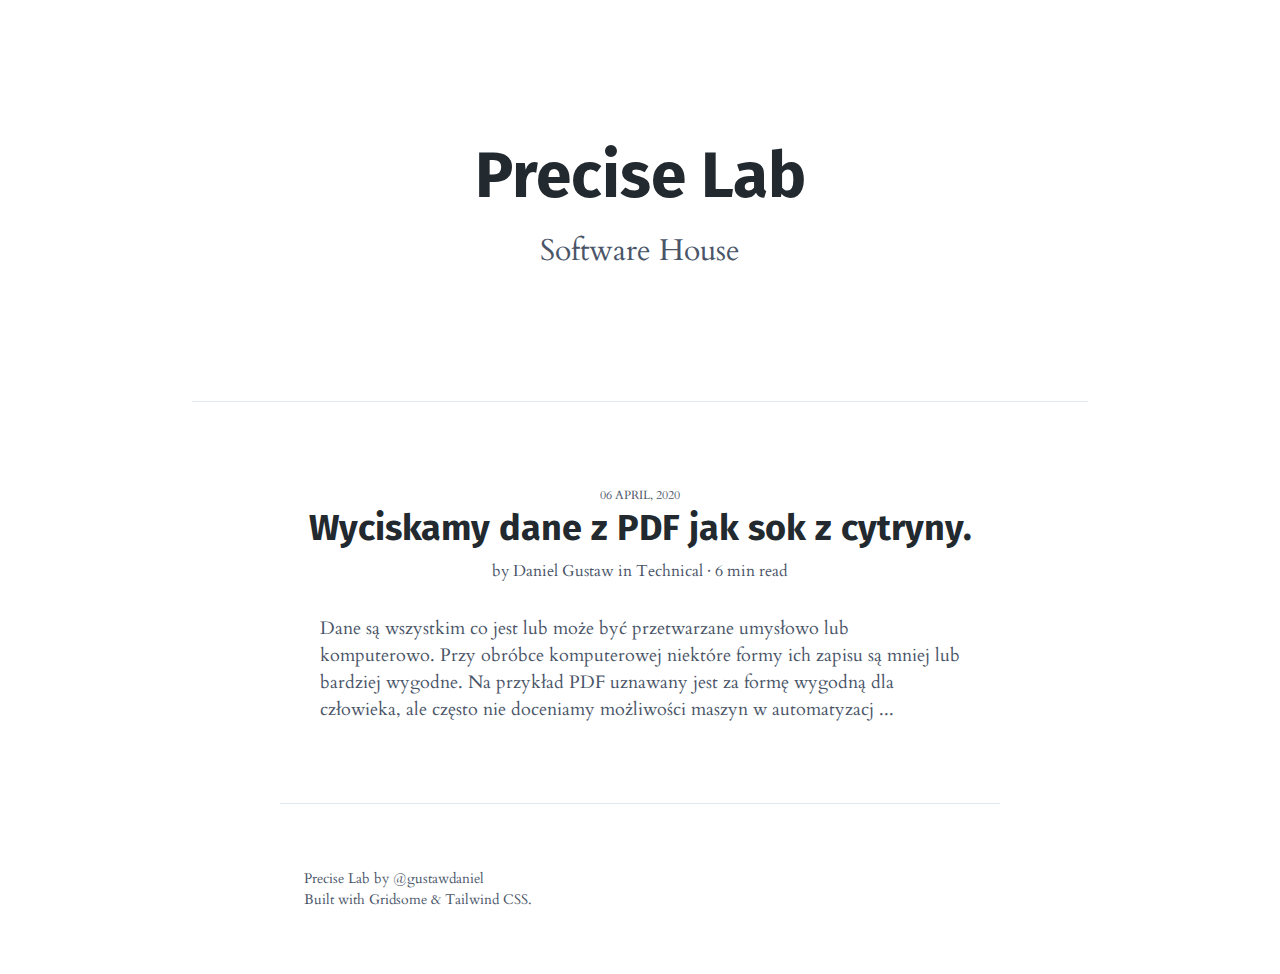
==== commit b8b8aab1: "Updates" ====
--- a/index.html
+++ b/index.html
@@ -1,12 +1,12 @@
 <!DOCTYPE html>
 <html data-html-server-rendered="true" lang="en" class="h-full" data-vue-tag="%7B%22lang%22:%7B%22ssr%22:%22en%22%7D,%22class%22:%7B%22ssr%22:%22h-full%22%7D%7D">
   <head>
-    <title>Precise Lab - Blog | Precise Lab</title><meta name="gridsome:hash" content="ae1aad9684732c10f4d55fc5387a07bf365dc992"><meta data-vue-tag="ssr" charset="utf-8"><meta data-vue-tag="ssr" name="generator" content="Gridsome v0.7.13"><meta data-vue-tag="ssr" data-key="viewport" name="viewport" content="width=device-width, initial-scale=1, viewport-fit=cover"><meta data-vue-tag="ssr" data-key="format-detection" name="format-detection" content="telephone=no"><meta data-vue-tag="ssr" property="og:type" content="website"><meta data-vue-tag="ssr" property="og:title" content="Precise Lab - Blog"><meta data-vue-tag="ssr" property="og:description" content=""><meta data-vue-tag="ssr" property="og:url" content="https://github.com/gustawdaniel/gustawdaniel.github.io"><meta data-vue-tag="ssr" property="og:image" content="https://github.com/gustawdaniel/gustawdaniel.github.io/images/bleda-card.png"><meta data-vue-tag="ssr" name="twitter:card" content="summary_large_image"><meta data-vue-tag="ssr" name="twitter:title" content="Precise Lab - Blog"><meta data-vue-tag="ssr" name="twitter:description" content=""><meta data-vue-tag="ssr" name="twitter:site" content="@cossssmin"><meta data-vue-tag="ssr" name="twitter:creator" content="@cossssmin"><meta data-vue-tag="ssr" name="twitter:image" content="https://github.com/gustawdaniel/gustawdaniel.github.io/images/bleda-card.png"><link data-vue-tag="ssr" rel="icon" href="data:,"><link data-vue-tag="ssr" rel="icon" type="image/png" sizes="16x16" href="/blog.preciselab.io/assets/static/favicon.ce0531f.efcb514c4ed5bb749bbcc0c345bb775e.png"><link data-vue-tag="ssr" rel="icon" type="image/png" sizes="32x32" href="/blog.preciselab.io/assets/static/favicon.ac8d93a.efcb514c4ed5bb749bbcc0c345bb775e.png"><link data-vue-tag="ssr" rel="icon" type="image/png" sizes="96x96" href="/blog.preciselab.io/assets/static/favicon.b9532cc.efcb514c4ed5bb749bbcc0c345bb775e.png"><link data-vue-tag="ssr" rel="apple-touch-icon" type="image/png" sizes="76x76" href="/blog.preciselab.io/assets/static/favicon.f22e9f3.efcb514c4ed5bb749bbcc0c345bb775e.png"><link data-vue-tag="ssr" rel="apple-touch-icon" type="image/png" sizes="152x152" href="/blog.preciselab.io/assets/static/favicon.62d22cb.efcb514c4ed5bb749bbcc0c345bb775e.png"><link data-vue-tag="ssr" rel="apple-touch-icon" type="image/png" sizes="120x120" href="/blog.preciselab.io/assets/static/favicon.1539b60.efcb514c4ed5bb749bbcc0c345bb775e.png"><link data-vue-tag="ssr" rel="apple-touch-icon" type="image/png" sizes="167x167" href="/blog.preciselab.io/assets/static/favicon.dc0cdc5.efcb514c4ed5bb749bbcc0c345bb775e.png"><link data-vue-tag="ssr" rel="apple-touch-icon" type="image/png" sizes="180x180" href="/blog.preciselab.io/assets/static/favicon.7b22250.efcb514c4ed5bb749bbcc0c345bb775e.png"><link data-vue-tag="ssr" rel="stylesheet" href="https://fonts.googleapis.com/css?family=Fira+Sans:400,700%7CCardo"><link rel="preload" href="/blog.preciselab.io/assets/css/8.styles.63dded14.css" as="style"><link rel="preload" href="/blog.preciselab.io/assets/js/app.c72e8000.js" as="script"><link rel="preload" href="/blog.preciselab.io/assets/js/page--src--pages--index-vue.eb768e00.js" as="script"><link rel="prefetch" href="/blog.preciselab.io/assets/js/10.97e20881.js"><link rel="prefetch" href="/blog.preciselab.io/assets/js/page--src--pages--404-vue.39addc69.js"><link rel="prefetch" href="/blog.preciselab.io/assets/js/page--src--pages--about-vue.461a9a27.js"><link rel="prefetch" href="/blog.preciselab.io/assets/js/page--src--templates--author-vue.62b3dfc0.js"><link rel="prefetch" href="/blog.preciselab.io/assets/js/page--src--templates--post-vue.7752b335.js"><link rel="prefetch" href="/blog.preciselab.io/assets/js/page--src--templates--tag-vue.9fcc17b7.js"><link rel="prefetch" href="/blog.preciselab.io/assets/js/vendors~page--src--pages--index-vue~page--src--templates--author-vue~page--src--templates--post-vue~~a0fae544.e56b102d.js"><link rel="prefetch" href="/blog.preciselab.io/assets/js/vendors~page--src--templates--post-vue.245a0b70.js"><link rel="stylesheet" href="/blog.preciselab.io/assets/css/8.styles.63dded14.css"><noscript data-vue-tag="ssr"><style>.g-image--loading{display:none;}</style></noscript>
+    <title>Precise Lab - Blog | Precise Lab</title><meta name="gridsome:hash" content="d36ae33c8f4d9a29213c91ba61f8f93896c1d0f3"><meta data-vue-tag="ssr" charset="utf-8"><meta data-vue-tag="ssr" name="generator" content="Gridsome v0.7.13"><meta data-vue-tag="ssr" data-key="viewport" name="viewport" content="width=device-width, initial-scale=1, viewport-fit=cover"><meta data-vue-tag="ssr" data-key="format-detection" name="format-detection" content="telephone=no"><meta data-vue-tag="ssr" property="og:type" content="website"><meta data-vue-tag="ssr" property="og:title" content="Precise Lab - Blog"><meta data-vue-tag="ssr" property="og:description" content=""><meta data-vue-tag="ssr" property="og:url" content="https://github.com/gustawdaniel/gustawdaniel.github.io"><meta data-vue-tag="ssr" property="og:image" content="https://github.com/gustawdaniel/gustawdaniel.github.io/images/bleda-card.png"><meta data-vue-tag="ssr" name="twitter:card" content="summary_large_image"><meta data-vue-tag="ssr" name="twitter:title" content="Precise Lab - Blog"><meta data-vue-tag="ssr" name="twitter:description" content=""><meta data-vue-tag="ssr" name="twitter:site" content="@cossssmin"><meta data-vue-tag="ssr" name="twitter:creator" content="@cossssmin"><meta data-vue-tag="ssr" name="twitter:image" content="https://github.com/gustawdaniel/gustawdaniel.github.io/images/bleda-card.png"><link data-vue-tag="ssr" rel="icon" href="data:,"><link data-vue-tag="ssr" rel="icon" type="image/png" sizes="16x16" href="/assets/static/favicon.ce0531f.efcb514c4ed5bb749bbcc0c345bb775e.png"><link data-vue-tag="ssr" rel="icon" type="image/png" sizes="32x32" href="/assets/static/favicon.ac8d93a.efcb514c4ed5bb749bbcc0c345bb775e.png"><link data-vue-tag="ssr" rel="icon" type="image/png" sizes="96x96" href="/assets/static/favicon.b9532cc.efcb514c4ed5bb749bbcc0c345bb775e.png"><link data-vue-tag="ssr" rel="apple-touch-icon" type="image/png" sizes="76x76" href="/assets/static/favicon.f22e9f3.efcb514c4ed5bb749bbcc0c345bb775e.png"><link data-vue-tag="ssr" rel="apple-touch-icon" type="image/png" sizes="152x152" href="/assets/static/favicon.62d22cb.efcb514c4ed5bb749bbcc0c345bb775e.png"><link data-vue-tag="ssr" rel="apple-touch-icon" type="image/png" sizes="120x120" href="/assets/static/favicon.1539b60.efcb514c4ed5bb749bbcc0c345bb775e.png"><link data-vue-tag="ssr" rel="apple-touch-icon" type="image/png" sizes="167x167" href="/assets/static/favicon.dc0cdc5.efcb514c4ed5bb749bbcc0c345bb775e.png"><link data-vue-tag="ssr" rel="apple-touch-icon" type="image/png" sizes="180x180" href="/assets/static/favicon.7b22250.efcb514c4ed5bb749bbcc0c345bb775e.png"><link data-vue-tag="ssr" rel="stylesheet" href="https://fonts.googleapis.com/css?family=Fira+Sans:400,700%7CCardo"><link rel="preload" href="/assets/css/8.styles.63dded14.css" as="style"><link rel="preload" href="/assets/js/app.b21ea3c7.js" as="script"><link rel="preload" href="/assets/js/page--src--pages--index-vue.eb768e00.js" as="script"><link rel="prefetch" href="/assets/js/10.97e20881.js"><link rel="prefetch" href="/assets/js/page--src--pages--404-vue.39addc69.js"><link rel="prefetch" href="/assets/js/page--src--pages--about-vue.461a9a27.js"><link rel="prefetch" href="/assets/js/page--src--templates--author-vue.62b3dfc0.js"><link rel="prefetch" href="/assets/js/page--src--templates--post-vue.7752b335.js"><link rel="prefetch" href="/assets/js/page--src--templates--tag-vue.9fcc17b7.js"><link rel="prefetch" href="/assets/js/vendors~page--src--pages--index-vue~page--src--templates--author-vue~page--src--templates--post-vue~~a0fae544.e56b102d.js"><link rel="prefetch" href="/assets/js/vendors~page--src--templates--post-vue.245a0b70.js"><link rel="stylesheet" href="/assets/css/8.styles.63dded14.css"><noscript data-vue-tag="ssr"><style>.g-image--loading{display:none;}</style></noscript>
   </head>
   <body class="antialiased font-serif" data-vue-tag="%7B%22class%22:%7B%22ssr%22:%22antialiased%20font-serif%22%7D%7D">
-    <div data-server-rendered="true" id="app" class="bg-white"><main><header><div class="max-w-xl md:max-w-3xl xl:max-w-4xl mx-auto text-center px-6 py-10 md:py-32 border-b border-gray-300"><h1 class="text-4xl sm:text-5xl md:text-6xl font-sans font-bold mb-1"><a href="/blog.preciselab.io/" class="text-black active--exact active">Precise Lab</a></h1><p class="text-gray-700 text-lg sm:text-3xl">Software House</p></div></header><section><article><div class="mx-auto max-w-3xl px-6"><div class="py-8 sm:py-20 border-b border-gray-300"><header class="text-center mb-8"><time datetime="2020-04-06 10:18:38" class="text-gray-700 text-xs mb-2 uppercase">06 April, 2020</time><h2 class="text-3xl sm:text-4xl leading-tight font-sans mb-1 sm:mb-2"><a href="/blog.preciselab.io/wyciskamy-dane-z-pdf-jak-sok-z-cytryny/" class="text-black font-bold">Wyciskamy dane z PDF jak sok z cytryny.</a></h2><p class="text-gray-700 leading-normal text-sm sm:text-base"><span>by <a href="/blog.preciselab.io/author/Daniel%20Gustaw/" class="text-gray-700 capitalize border-b border-transparent hover:border-gray-400 transition-colors duration-300">Daniel Gustaw</a></span><span> in <a href="/blog.preciselab.io/tag/technical/" class="text-gray-700 capitalize border-b border-transparent hover:border-gray-400 transition-colors duration-300">Technical</a></span><span> · </span><span>6 min read</span></p></header><p class="leading-normal text-gray-700 text-lg px-2 sm:px-4 md:px-10">Dane są wszystkim co jest lub może być przetwarzane umysłowo lub komputerowo. Przy obróbce komputerowej niektóre formy ich zapisu są mniej lub bardziej wygodne. Na przykład PDF uznawany jest za formę wygodną dla człowieka, ale często nie doceniamy możliwości maszyn w automatyzacj ...</p></div></div></article></section><!----><footer class="text-gray-700 text-sm leading-normal flex flex-wrap justify-between mx-auto max-w-3xl px-6 sm:px-12 py-8 sm:py-16"><div class="w-full sm:w-1/2 mb-4 sm:mb-0"><p><a href="https://preciselab.io" class="border-b border-transparent hover:border-gray-400 transition-colors duration-300">
+    <div data-server-rendered="true" id="app" class="bg-white"><main><header><div class="max-w-xl md:max-w-3xl xl:max-w-4xl mx-auto text-center px-6 py-10 md:py-32 border-b border-gray-300"><h1 class="text-4xl sm:text-5xl md:text-6xl font-sans font-bold mb-1"><a href="/" class="text-black active--exact active">Precise Lab</a></h1><p class="text-gray-700 text-lg sm:text-3xl">Software House</p></div></header><section><article><div class="mx-auto max-w-3xl px-6"><div class="py-8 sm:py-20 border-b border-gray-300"><header class="text-center mb-8"><time datetime="2020-04-06 10:18:38" class="text-gray-700 text-xs mb-2 uppercase">06 April, 2020</time><h2 class="text-3xl sm:text-4xl leading-tight font-sans mb-1 sm:mb-2"><a href="/wyciskamy-dane-z-pdf-jak-sok-z-cytryny/" class="text-black font-bold">Wyciskamy dane z PDF jak sok z cytryny.</a></h2><p class="text-gray-700 leading-normal text-sm sm:text-base"><span>by <a href="/author/Daniel%20Gustaw/" class="text-gray-700 capitalize border-b border-transparent hover:border-gray-400 transition-colors duration-300">Daniel Gustaw</a></span><span> in <a href="/tag/technical/" class="text-gray-700 capitalize border-b border-transparent hover:border-gray-400 transition-colors duration-300">Technical</a></span><span> · </span><span>6 min read</span></p></header><p class="leading-normal text-gray-700 text-lg px-2 sm:px-4 md:px-10">Dane są wszystkim co jest lub może być przetwarzane umysłowo lub komputerowo. Przy obróbce komputerowej niektóre formy ich zapisu są mniej lub bardziej wygodne. Na przykład PDF uznawany jest za formę wygodną dla człowieka, ale często nie doceniamy możliwości maszyn w automatyzacj ...</p></div></div></article></section><!----><footer class="text-gray-700 text-sm leading-normal flex flex-wrap justify-between mx-auto max-w-3xl px-6 sm:px-12 py-8 sm:py-16"><div class="w-full sm:w-1/2 mb-4 sm:mb-0"><p><a href="https://preciselab.io" class="border-b border-transparent hover:border-gray-400 transition-colors duration-300">
           Precise Lab</a> by <a href="https://github.com/gustawdaniel" class="border-b border-transparent hover:border-gray-400 transition-colors
                                  duration-300">@gustawdaniel</a></p><p>Built with <a href="https://gridsome.org" class="border-b border-transparent hover:border-gray-400 transition-colors duration-300">Gridsome</a> &amp; <a href="https://tailwindcss.com/" class="border-b border-transparent hover:border-gray-400 transition-colors duration-300">Tailwind CSS</a>.</p></div></footer></main></div>
-    <script>window.__INITIAL_STATE__={"data":{"posts":{"totalCount":1,"pageInfo":{"totalPages":1,"currentPage":1},"edges":[{"node":{"id":"afad9150b03da0a30d1661e07e309215","title":"Wyciskamy dane z PDF jak sok z cytryny.","timeToRead":6,"datetime":"2020-04-06 10:18:38","content":"\u003Cp\u003EDane są wszystkim co jest lub może być przetwarzane umysłowo lub komputerowo. Przy obróbce komputerowej niektóre formy ich zapisu są mniej lub bardziej wygodne. Na przykład PDF uznawany jest za formę wygodną dla człowieka, ale często nie doceniamy możliwości maszyn w automatyzacji procesów opartych o pliki PDF.\u003C\u002Fp\u003E\n\u003Cp\u003EW tym wpisie pokarzemy jak pisząc naprawdę znikome ilości kodu można wygodnie wydobyć dane z plików PDF. Dla przykładu posłużymy się biletami kolejowymi ponieważ nie zawierają żadnych danych objętych tajemnicą, ale równie dobrze mogły to by być faktury, umowy czy pliki CV.\u003C\u002Fp\u003E\n\u003Cp\u003E[TOC]\u003C\u002Fp\u003E\n\u003Cp\u003E\u003Cimg src=\"\u002Fimages\u002Fposts\u002F2020-04-06\u002Fconvert-scanned-pdf-to-text.jpg\"\u003E\u003C\u002Fp\u003E\n\u003Ch2 id=\"zdobycie-danych\"\u003E\u003Ca href=\"#zdobycie-danych\" aria-hidden=\"true\"\u003E\u003Cspan class=\"icon icon-link\"\u003E\u003C\u002Fspan\u003E\u003C\u002Fa\u003EZdobycie danych\u003C\u002Fh2\u003E\n\u003Cp\u003EPrzy każdym zakupie biletu z adresu \u003Ccode class=\"shiki-inline\" style=\"background: #2e3440; color: #d8dee9\"\u003Ebilet.eic@intercity.pl\u003C\u002Fcode\u003E wysyłany jest do mnie e-mail zawierający bilet. Łatwo mogę wyszukać te e-maile wybierając filtr w poczcie z której korzystam\u003C\u002Fp\u003E\n\u003Ccode class=\"shiki\" style=\"background: #2e3440; color: #d8dee9\"\u003Ebilet pkp has:attachment -in:chats from:bilet.eic@intercity.pl to:me \u003C\u002Fcode\u003E\n\u003Cp\u003EOto widok jaki widzę po filtrowaniu:\u003C\u002Fp\u003E\n\u003Cp\u003E\u003Cimg src=\"\u002Fimages\u002Fposts\u002F2020-04-06\u002Fgmail.png\"\u003E\u003C\u002Fp\u003E\n\u003Cp\u003ETeraz wystarczyło pobrać pliki aby móc poddać je obróbce.\u003C\u002Fp\u003E\n\u003Cp\u003EWszystkie załączniki zapisałem na dysku twardym w katalogu ocr. Tak jak w każdym z wpisów na tym blogu dalsze operacje będą wykonywane na systemie Ubuntu.\u003C\u002Fp\u003E\n\u003Ch2 id=\"przetworzenie-pdf-do-postaci-tekstu\"\u003E\u003Ca href=\"#przetworzenie-pdf-do-postaci-tekstu\" aria-hidden=\"true\"\u003E\u003Cspan class=\"icon icon-link\"\u003E\u003C\u002Fspan\u003E\u003C\u002Fa\u003EPrzetworzenie PDF do postaci tekstu\u003C\u002Fh2\u003E\n\u003Cp\u003EZaczniemy od ustalenia początkowej zawartości katalogu. Jest wypełniony pikamy PDF.\u003C\u002Fp\u003E\n\u003Cp\u003E\u003Cimg src=\"\u002Fimages\u002Fposts\u002F2020-04-06\u002Ftext.png\"\u003E\u003C\u002Fp\u003E\n\u003Cp\u003EDzięki narzędziu \u003Ccode class=\"shiki-inline\" style=\"background: #2e3440; color: #d8dee9\"\u003Epdftotext\u003C\u002Fcode\u003E z pakietu \u003Ccode class=\"shiki-inline\" style=\"background: #2e3440; color: #d8dee9\"\u003Epoppler-utils\u003C\u002Fcode\u003E możemy wydobyć z plików PDF interesujące nas informacje w postaci czystego tekstu. Następującym poleceniem możemy zainstalować to narzędzie:\u003C\u002Fp\u003E\n\u003Cpre class=\"shiki\" style=\"background-color: #ffffff\"\u003E\u003Ccode\u003E\u003Cspan style=\"color: #24292EFF\"\u003Esudo apt-get install poppler-utils\u003C\u002Fspan\u003E\u003C\u002Fcode\u003E\u003C\u002Fpre\u003E\n\u003Cp\u003EAby go użyć korzystamy ze składni\u003C\u002Fp\u003E\n\u003Ccode class=\"shiki\" style=\"background: #2e3440; color: #d8dee9\"\u003Epdftotext {PDF-file} {text-file}\u003C\u002Fcode\u003E\n\u003Cp\u003EW naszym przypadku mamy wiele plików wejściowych i wyjściowych dlatego skorzystamy z \u003Ccode class=\"shiki-inline\" style=\"background: #2e3440; color: #d8dee9\"\u003Exargs\u003C\u002Fcode\u003E.\u003C\u002Fp\u003E\n\u003Cpre class=\"shiki\" style=\"background-color: #ffffff\"\u003E\u003Ccode\u003E\u003Cspan style=\"color: #24292EFF\"\u003Els eic_\u003C\u002Fspan\u003E\u003Cspan style=\"color: #D32F2F\"\u003E*\u003C\u002Fspan\u003E\u003Cspan style=\"color: #24292EFF\"\u003E.pdf \u003C\u002Fspan\u003E\u003Cspan style=\"color: #D32F2F\"\u003E|\u003C\u002Fspan\u003E\u003Cspan style=\"color: #24292EFF\"\u003E xargs -i pdftotext \u003C\u002Fspan\u003E\u003Cspan style=\"color: #22863A\"\u003E\"{}\"\u003C\u002Fspan\u003E\u003Cspan style=\"color: #D32F2F\"\u003E;\u003C\u002Fspan\u003E\u003C\u002Fcode\u003E\u003C\u002Fpre\u003E\n\u003Cp\u003EPolecenie to składa się z dwóch części. W pierwszej listuję wszystkie pliki zaczynające się od \u003Ccode class=\"shiki-inline\" style=\"background: #2e3440; color: #d8dee9\"\u003Eeic\u003C\u002Fcode\u003E i kończące się na \u003Ccode class=\"shiki-inline\" style=\"background: #2e3440; color: #d8dee9\"\u003E.pdf\u003C\u002Fcode\u003E. Następnie używając programu \u003Ccode class=\"shiki-inline\" style=\"background: #2e3440; color: #d8dee9\"\u003Exargs\u003C\u002Fcode\u003E wynik przechwytywany jako strumień danych przekazuję linia po linii do polecenia \u003Ccode class=\"shiki-inline\" style=\"background: #2e3440; color: #d8dee9\"\u003Epdftotext\u003C\u002Fcode\u003E. Brak drugiego argumentu oznacza, że w moim przypadku powstały pliki tekstowe o takich samych nazwach jak pliki \u003Ccode class=\"shiki-inline\" style=\"background: #2e3440; color: #d8dee9\"\u003Epdf\u003C\u002Fcode\u003E.\u003C\u002Fp\u003E\n\u003Cp\u003EŁatwo sprawdzimy czy faktycznie istnieją dzięki poleceniu \u003Ccode class=\"shiki-inline\" style=\"background: #2e3440; color: #d8dee9\"\u003Els\u003C\u002Fcode\u003E\u003C\u002Fp\u003E\n\u003Cp\u003E\u003Cimg src=\"\u002Fimages\u002Fposts\u002F2020-04-06\u002Ftext2.png\"\u003E\u003C\u002Fp\u003E\n\u003Ch2 id=\"strukturyzacja-danych\"\u003E\u003Ca href=\"#strukturyzacja-danych\" aria-hidden=\"true\"\u003E\u003Cspan class=\"icon icon-link\"\u003E\u003C\u002Fspan\u003E\u003C\u002Fa\u003EStrukturyzacja danych\u003C\u002Fh2\u003E\n\u003Cp\u003ENa początek zaczniemy od czegoś prostego. Załóżmy, że chcemy policzyć ile pieniędzy łącznie wydałem na bilety, ale nie będziemy sprawdzali tego na każdym bilecie po kolei ręcznie - od tego jest komputer. Poza tym gdy dostaniemy inny zestaw biletów ręczną robotę musieli byśmy powtarzać. Może Cię to zaskoczyć, ale aby wykonać to zadanie nie trzeba nawet edytora kodu i napisaliśmy to w jednej linii:\u003C\u002Fp\u003E\n\u003Cpre class=\"shiki\" style=\"background-color: #ffffff\"\u003E\u003Ccode\u003E\u003Cspan style=\"color: #24292EFF\"\u003Els eic_\u003C\u002Fspan\u003E\u003Cspan style=\"color: #D32F2F\"\u003E*\u003C\u002Fspan\u003E\u003Cspan style=\"color: #24292EFF\"\u003E.txt \u003C\u002Fspan\u003E\u003Cspan style=\"color: #D32F2F\"\u003E|\u003C\u002Fspan\u003E\u003Cspan style=\"color: #24292EFF\"\u003E xargs -i cat \u003C\u002Fspan\u003E\u003Cspan style=\"color: #22863A\"\u003E\"{}\"\u003C\u002Fspan\u003E\u003Cspan style=\"color: #24292EFF\"\u003E \u003C\u002Fspan\u003E\u003Cspan style=\"color: #D32F2F\"\u003E|\u003C\u002Fspan\u003E\u003Cspan style=\"color: #24292EFF\"\u003E perl -ne \u003C\u002Fspan\u003E\u003Cspan style=\"color: #22863A\"\u003E'if(\u002FSUMA PLN: (.*) zł\u002F){print \"$1\\n\";}'\u003C\u002Fspan\u003E\u003Cspan style=\"color: #24292EFF\"\u003E \u003C\u002Fspan\u003E\u003Cspan style=\"color: #D32F2F\"\u003E|\u003C\u002Fspan\u003E\u003Cspan style=\"color: #24292EFF\"\u003E tr , \u003C\u002Fspan\u003E\u003Cspan style=\"color: #1976D2\"\u003E.\u003C\u002Fspan\u003E\u003Cspan style=\"color: #24292EFF\"\u003E \u003C\u002Fspan\u003E\u003Cspan style=\"color: #D32F2F\"\u003E|\u003C\u002Fspan\u003E\u003Cspan style=\"color: #24292EFF\"\u003E paste -sd+ \u003C\u002Fspan\u003E\u003Cspan style=\"color: #D32F2F\"\u003E|\u003C\u002Fspan\u003E\u003Cspan style=\"color: #24292EFF\"\u003E bc\u003C\u002Fspan\u003E\u003C\u002Fcode\u003E\u003C\u002Fpre\u003E\n\u003Cp\u003ETa linia zwróciła \u003Ccode class=\"shiki-inline\" style=\"background: #2e3440; color: #d8dee9\"\u003E786.11\u003C\u002Fcode\u003E czyli koszt wszystkich biletów.\u003C\u002Fp\u003E\n\u003Cp\u003E\u003Cimg src=\"\u002Fimages\u002Fposts\u002F2020-04-06\u002Fsum.png\"\u003E\u003C\u002Fp\u003E\n\u003Cp\u003EWejdziemy teraz głębiej i zobaczmy co się za tym kryje. Wyświetlimy jeden z plików tekstowych poleceniem \u003Ccode class=\"shiki-inline\" style=\"background: #2e3440; color: #d8dee9\"\u003Ecat eic_67584344.txt\u003C\u002Fcode\u003E:\u003C\u002Fp\u003E\n\u003Cpre class=\"shiki\" style=\"background-color: #ffffff\"\u003E\u003Ccode\u003E\u003Cspan style=\"color: #24292EFF\"\u003EBILET INTERNETOWYTANIOMIASTOWY\u003C\u002Fspan\u003E\n\n\u003Cspan style=\"color: #22863A\"\u003E\"PKP Intercity\"\u003C\u002Fspan\u003E\n\u003Cspan style=\"color: #24292EFF\"\u003ESpółka Akcyjna\u003C\u002Fspan\u003E\n\n\u003Cspan style=\"color: #24292EFF\"\u003EOF: 503\u003C\u002Fspan\u003E\n\n\u003Cspan style=\"color: #24292EFF\"\u003ENORMAL. \u003C\u002Fspan\u003E\u003Cspan style=\"color: #1976D2\"\u003E:\u003C\u002Fspan\u003E\u003Cspan style=\"color: #24292EFF\"\u003E 1\u003C\u002Fspan\u003E\n\u003Cspan style=\"color: #24292EFF\"\u003EULG. \u003C\u002Fspan\u003E\u003Cspan style=\"color: #1976D2\"\u003E:\u003C\u002Fspan\u003E\n\u003Cspan style=\"color: #24292EFF\"\u003EX \u003C\u002Fspan\u003E\u003Cspan style=\"color: #1976D2\"\u003E:\u003C\u002Fspan\u003E\u003Cspan style=\"color: #24292EFF\"\u003E X\u003C\u002Fspan\u003E\n\n\u003Cspan style=\"color: #24292EFF\"\u003EPrzewoźnik: PKP IC\u003C\u002Fspan\u003E\n\u003Cspan style=\"color: #24292EFF\"\u003EA-Cena bazowa: 1xNormal\u003C\u002Fspan\u003E\n\n\u003Cspan style=\"color: #24292EFF\"\u003E¦ ¸\u003C\u002Fspan\u003E\n\n\u003Cspan style=\"color: #24292EFF\"\u003EOd\u002FFrom\u003C\u002Fspan\u003E\n\n\u003Cspan style=\"color: #24292EFF\"\u003E27.09 05:50 Iława Gł.\u003C\u002Fspan\u003E\n\u003Cspan style=\"color: #D32F2F\"\u003E*\u003C\u002Fspan\u003E\n\u003Cspan style=\"color: #D32F2F\"\u003E*\u003C\u002Fspan\u003E\n\u003Cspan style=\"color: #D32F2F\"\u003E*\u003C\u002Fspan\u003E\n\u003Cspan style=\"color: #24292EFF\"\u003EPRZEZ: Działdowo \u003C\u002Fspan\u003E\u003Cspan style=\"color: #D32F2F\"\u003E*\u003C\u002Fspan\u003E\u003Cspan style=\"color: #24292EFF\"\u003E Nasielsk\u003C\u002Fspan\u003E\n\n\u003Cspan style=\"color: #24292EFF\"\u003EDo\u002FTo\u003C\u002Fspan\u003E\n\n\u003Cspan style=\"color: #24292EFF\"\u003E¦ ¸\u003C\u002Fspan\u003E\n\n\u003Cspan style=\"color: #24292EFF\"\u003EKL.\u002FCL.\u003C\u002Fspan\u003E\n\n\u003Cspan style=\"color: #24292EFF\"\u003EWarszawa C.\u003C\u002Fspan\u003E\n\u003Cspan style=\"color: #D32F2F\"\u003E*\u003C\u002Fspan\u003E\n\n\u003Cspan style=\"color: #24292EFF\"\u003E27.09 07:50\u003C\u002Fspan\u003E\n\u003Cspan style=\"color: #D32F2F\"\u003E*\u003C\u002Fspan\u003E\n\u003Cspan style=\"color: #D32F2F\"\u003E*\u003C\u002Fspan\u003E\n\n\u003Cspan style=\"color: #24292EFF\"\u003E2\u003C\u002Fspan\u003E\n\u003Cspan style=\"color: #D32F2F\"\u003E*\u003C\u002Fspan\u003E\n\n\u003Cspan style=\"color: #24292EFF\"\u003ESUMA PLN: 39,90 zł\u003C\u002Fspan\u003E\n\u003Cspan style=\"color: #24292EFF\"\u003E519836278964\u003C\u002Fspan\u003E\n\n\u003Cspan style=\"color: #24292EFF\"\u003ENr transakcji:\u003C\u002Fspan\u003E\n\n\u003Cspan style=\"color: #24292EFF\"\u003EInformacje o podróży:\u003C\u002Fspan\u003E\n\u003Cspan style=\"color: #24292EFF\"\u003EStacja\u003C\u002Fspan\u003E\n\u003Cspan style=\"color: #24292EFF\"\u003EData Godzina\u003C\u002Fspan\u003E\n\u003Cspan style=\"color: #24292EFF\"\u003EIława Gł.\u003C\u002Fspan\u003E\n\u003Cspan style=\"color: #24292EFF\"\u003E27.09 05:50\u003C\u002Fspan\u003E\n\u003Cspan style=\"color: #24292EFF\"\u003EWarszawa C.\u003C\u002Fspan\u003E\n\u003Cspan style=\"color: #24292EFF\"\u003E27.09 07:50\u003C\u002Fspan\u003E\n\n\u003Cspan style=\"color: #24292EFF\"\u003E\u002FWagon K m\u003C\u002Fspan\u003E\n\u003Cspan style=\"color: #24292EFF\"\u003EIC 5324\u003C\u002Fspan\u003E\n\u003Cspan style=\"color: #24292EFF\"\u003E208\u003C\u002Fspan\u003E\n\u003Cspan style=\"color: #24292EFF\"\u003E5\u003C\u002Fspan\u003E\n\n\u003Cspan style=\"color: #24292EFF\"\u003EeIC67584344\u003C\u002Fspan\u003E\n\n\u003Cspan style=\"color: #24292EFF\"\u003ENr miejsca (o-okno ś-środek k-korytarz) Suma PLN\u003C\u002Fspan\u003E\n\u003Cspan style=\"color: #24292EFF\"\u003E81 o\u003C\u002Fspan\u003E\n\u003Cspan style=\"color: #24292EFF\"\u003E39,90 zł\u003C\u002Fspan\u003E\n\u003Cspan style=\"color: #24292EFF\"\u003E1 m. \u003C\u002Fspan\u003E\u003Cspan style=\"color: #D32F2F\"\u003Edo\u003C\u002Fspan\u003E\u003Cspan style=\"color: #24292EFF\"\u003E siedzenia\u003C\u002Fspan\u003E\u003Cspan style=\"color: #D32F2F\"\u003E;\u003C\u002Fspan\u003E\u003Cspan style=\"color: #24292EFF\"\u003E wagon bez przedziałów\u003C\u002Fspan\u003E\n\n\u003Cspan style=\"color: #24292EFF\"\u003Ed9U\u003C\u002Fspan\u003E\n\u003Cspan style=\"color: #24292EFF\"\u003EPodróżny:\u003C\u002Fspan\u003E\n\u003Cspan style=\"color: #24292EFF\"\u003EPTU\u003C\u002Fspan\u003E\n\u003Cspan style=\"color: #24292EFF\"\u003E8%\u003C\u002Fspan\u003E\n\n\u003Cspan style=\"color: #24292EFF\"\u003ESuma PLN Płatność: przelewem\u003C\u002Fspan\u003E\n\u003Cspan style=\"color: #24292EFF\"\u003E39,90 Zapłacono i wystawiono dnia:\u003C\u002Fspan\u003E\n\u003Cspan style=\"color: #24292EFF\"\u003E2018-09-26 09:01:20(52245592)\u003C\u002Fspan\u003E\n\n\u003Cspan style=\"color: #24292EFF\"\u003EOgółem PLN:\u003C\u002Fspan\u003E\n\n\u003Cspan style=\"color: #24292EFF\"\u003E39,90\u003C\u002Fspan\u003E\n\n\u003Cspan style=\"color: #24292EFF\"\u003ENiniejszy bilet internetowy nie jest fakturą VAT.\u003C\u002Fspan\u003E\n\u003Cspan style=\"color: #24292EFF\"\u003EW związku z przeprowadzanymi modernizacjami sieci kolejowej, uprzejmie prosimy o\u003C\u002Fspan\u003E\n\u003Cspan style=\"color: #24292EFF\"\u003Edokładne sprawdzanie rozkładu jazdy pociągów przed podróżą.\u003C\u002Fspan\u003E\n\n\u003Cspan style=\"color: #24292EFF\"\u003EData wydruku: 2018-09-26 09:01:57\u003C\u002Fspan\u003E\n\n\u003Cspan style=\"color: #24292EFF\"\u003E5324\u003C\u002Fspan\u003E\n\n\u003Cspan style=\"color: #24292EFF\"\u003EBilet internetowy jest biletem imiennym i jest ważny:\u003C\u002Fspan\u003E\n\u003Cspan style=\"color: #24292EFF\"\u003Ea) wraz z dokumentem ze zdjęciem potwierdzającym tożsamość Podróżnego,\u003C\u002Fspan\u003E\n\u003Cspan style=\"color: #24292EFF\"\u003Eb) tylko w dniu, relacji, pociągu, wagonie i na miejsce na nim oznaczone.\u003C\u002Fspan\u003E\n\n\u003Cspan style=\"color: #24292EFF\"\u003EZwrotu należności za niewykorzystany bilet dokonuje się na podstawie wniosku\u003C\u002Fspan\u003E\n\u003Cspan style=\"color: #24292EFF\"\u003Ezłożonego przez płatnika w wyznaczonych przez \u003C\u002Fspan\u003E\u003Cspan style=\"color: #22863A\"\u003E'PKP Intercity'\u003C\u002Fspan\u003E\u003Cspan style=\"color: #24292EFF\"\u003E S.A. punktach, z\u003C\u002Fspan\u003E\n\u003Cspan style=\"color: #24292EFF\"\u003Ewyjątkiem należności zwracanych automatycznie na zasadach określonych w\u003C\u002Fspan\u003E\n\u003Cspan style=\"color: #24292EFF\"\u003ERegulaminie e-IC.\u003C\u002Fspan\u003E\n\n\u003Cspan style=\"color: #24292EFF\"\u003EDaniel Gustaw\u003C\u002Fspan\u003E\n\n\u003Cspan style=\"color: #24292EFF\"\u003Ed9U\u003C\u002Fspan\u003E\n\n\u003Cspan style=\"color: #24292EFF\"\u003EInformacja o cenie\u003C\u002Fspan\u003E\n\u003Cspan style=\"color: #24292EFF\"\u003EOpłata za przejazd:\u003C\u002Fspan\u003E\n\n\u003Cspan style=\"color: #24292EFF\"\u003E(P24) 7219\u003C\u002Fspan\u003E\u003C\u002Fcode\u003E\u003C\u002Fpre\u003E\n\u003Cp\u003EPierwsze co się nasuwa to, że plik zawiera wszystkie informacje w formie nienaruszonej. Nie ma żadnych literówek, błędów, przestawień jakie typowe są dla systemów OCR wykonujących analogiczną pracę na skanach dokumentów. Cena \u003Ccode class=\"shiki-inline\" style=\"background: #2e3440; color: #d8dee9\"\u003E39,90 zł\u003C\u002Fcode\u003E powtarza się tu w kilku liniach. Czasami występuje razem z \u003Ccode class=\"shiki-inline\" style=\"background: #2e3440; color: #d8dee9\"\u003Ezł\u003C\u002Fcode\u003E, czasami nie, może się zdarzyć, że układ linii będzie inny jeśli na bilecie będzie jechało kilka osób. Szukamy najbardziej wiarygodnego wzorca. Jest nim \u003Ccode class=\"shiki-inline\" style=\"background: #2e3440; color: #d8dee9\"\u003ESUMA PLN: 39,90 zł\u003C\u002Fcode\u003E. Teraz chcemy wyłowić z tego pliku właśnie \u003Ccode class=\"shiki-inline\" style=\"background: #2e3440; color: #d8dee9\"\u003E39,90\u003C\u002Fcode\u003E. Posłuży nam do tego \u003Ccode class=\"shiki-inline\" style=\"background: #2e3440; color: #d8dee9\"\u003Eperl\u003C\u002Fcode\u003E - język stworzony przez lingwistę Larrego Walla właśnie w celu pracy z plikami tekstowymi.\u003C\u002Fp\u003E\n\u003Cpre class=\"shiki\" style=\"background-color: #ffffff\"\u003E\u003Ccode\u003E\u003Cspan style=\"color: #24292EFF\"\u003E$ cat eic_67584344.txt \u003C\u002Fspan\u003E\u003Cspan style=\"color: #D32F2F\"\u003E|\u003C\u002Fspan\u003E\u003Cspan style=\"color: #24292EFF\"\u003E perl -ne \u003C\u002Fspan\u003E\u003Cspan style=\"color: #22863A\"\u003E'if(\u002FSUMA PLN: (.*) zł\u002F){print \"$1\\n\";}'\u003C\u002Fspan\u003E\n\u003Cspan style=\"color: #24292EFF\"\u003E39,90\u003C\u002Fspan\u003E\u003C\u002Fcode\u003E\u003C\u002Fpre\u003E\n\u003Cp\u003EPolecenie to można wytłumaczyć następująco: \u003C\u002Fp\u003E\n\u003Cul\u003E\n\u003Cli\u003Eweź plik \u003Ccode class=\"shiki-inline\" style=\"background: #2e3440; color: #d8dee9\"\u003Eeic_67584344.txt\u003C\u002Fcode\u003E\u003C\u002Fli\u003E\n\u003Cli\u003Ecałą jego zawartość przekieruj do programu który napisaliśmy w \u003Ccode class=\"shiki-inline\" style=\"background: #2e3440; color: #d8dee9\"\u003Eperl\u003C\u002Fcode\u003E jako wejście\u003C\u002Fli\u003E\n\u003Cli\u003Eprogram na każdej linii tekstu wykonuje to samo polecenie\u003C\u002Fli\u003E\n\u003Cli\u003Esprawdza czy tekst pasuje do wzorca zaczynającego się od \u003Ccode class=\"shiki-inline\" style=\"background: #2e3440; color: #d8dee9\"\u003ESUMA PLN:\u003C\u002Fcode\u003E i kończącego na \u003Ccode class=\"shiki-inline\" style=\"background: #2e3440; color: #d8dee9\"\u003Ezł\u003C\u002Fcode\u003E. \u003C\u002Fli\u003E\n\u003Cli\u003Ejeśli tak, to wycina wartość między tymi ciągami znakowymi i ją zwraca\u003C\u002Fli\u003E\n\u003C\u002Ful\u003E\n\u003Cp\u003EProblem jaki mamy to polski \u003Ccode class=\"shiki-inline\" style=\"background: #2e3440; color: #d8dee9\"\u003E,\u003C\u002Fcode\u003E zamiast ogólnie stosowanej na świecie \u003Ccode class=\"shiki-inline\" style=\"background: #2e3440; color: #d8dee9\"\u003E.\u003C\u002Fcode\u003E. Ten problem bardzo łatwo eliminujemy poleceniem \u003Ccode class=\"shiki-inline\" style=\"background: #2e3440; color: #d8dee9\"\u003Etr\u003C\u002Fcode\u003E które zamienia swój pierwszy argument na drugi.\u003C\u002Fp\u003E\n\u003Cp\u003E\u003Cimg src=\"\u002Fimages\u002Fposts\u002F2020-04-06\u002Ftr.png\"\u003E\u003C\u002Fp\u003E\n\u003Cp\u003ENie będziemy oczywiście powtarzać tych poleceń dla każdego pliku osobno. Zamiast tego ponownie wykorzystamy znany już \u003Ccode class=\"shiki-inline\" style=\"background: #2e3440; color: #d8dee9\"\u003Exargs\u003C\u002Fcode\u003E \u003C\u002Fp\u003E\n\u003Cpre class=\"shiki\" style=\"background-color: #ffffff\"\u003E\u003Ccode\u003E\u003Cspan style=\"color: #24292EFF\"\u003E$ ls eic_\u003C\u002Fspan\u003E\u003Cspan style=\"color: #D32F2F\"\u003E*\u003C\u002Fspan\u003E\u003Cspan style=\"color: #24292EFF\"\u003E.txt \u003C\u002Fspan\u003E\u003Cspan style=\"color: #D32F2F\"\u003E|\u003C\u002Fspan\u003E\u003Cspan style=\"color: #24292EFF\"\u003E xargs -i cat \u003C\u002Fspan\u003E\u003Cspan style=\"color: #22863A\"\u003E\"{}\"\u003C\u002Fspan\u003E\u003Cspan style=\"color: #24292EFF\"\u003E \u003C\u002Fspan\u003E\u003Cspan style=\"color: #D32F2F\"\u003E|\u003C\u002Fspan\u003E\u003Cspan style=\"color: #24292EFF\"\u003E perl -ne \u003C\u002Fspan\u003E\u003Cspan style=\"color: #22863A\"\u003E'if(\u002FSUMA PLN: (.*) zł\u002F){print \"$1\\n\";}'\u003C\u002Fspan\u003E\u003Cspan style=\"color: #24292EFF\"\u003E \u003C\u002Fspan\u003E\u003Cspan style=\"color: #D32F2F\"\u003E|\u003C\u002Fspan\u003E\u003Cspan style=\"color: #24292EFF\"\u003E tr , \u003C\u002Fspan\u003E\u003Cspan style=\"color: #1976D2\"\u003E.\u003C\u002Fspan\u003E\n\u003Cspan style=\"color: #24292EFF\"\u003E39.90\u003C\u002Fspan\u003E\n\u003Cspan style=\"color: #24292EFF\"\u003E63.00\u003C\u002Fspan\u003E\n\u003Cspan style=\"color: #24292EFF\"\u003E15.14\u003C\u002Fspan\u003E\n\u003Cspan style=\"color: #24292EFF\"\u003E55.00\u003C\u002Fspan\u003E\n\u003Cspan style=\"color: #24292EFF\"\u003E60.00\u003C\u002Fspan\u003E\n\u003Cspan style=\"color: #24292EFF\"\u003E186.00\u003C\u002Fspan\u003E\n\u003Cspan style=\"color: #24292EFF\"\u003E70.56\u003C\u002Fspan\u003E\n\u003Cspan style=\"color: #24292EFF\"\u003E89.40\u003C\u002Fspan\u003E\n\u003Cspan style=\"color: #24292EFF\"\u003E139.00\u003C\u002Fspan\u003E\n\u003Cspan style=\"color: #24292EFF\"\u003E68.11\u003C\u002Fspan\u003E\u003C\u002Fcode\u003E\u003C\u002Fpre\u003E\n\u003Cp\u003EPozwolił nam na przeszukanie plików tekstowych za pomocą zdefiniowanych filtrów plik po pliku. Z ciekawszych rzeczy to wykorzystane \u003Ccode class=\"shiki-inline\" style=\"background: #2e3440; color: #d8dee9\"\u003E&quot;{}&quot;\u003C\u002Fcode\u003E oznacza argument który wszedł do \u003Ccode class=\"shiki-inline\" style=\"background: #2e3440; color: #d8dee9\"\u003Exargs\u003C\u002Fcode\u003E.\u003C\u002Fp\u003E\n\u003Cp\u003EZostało już tylko sumowanie, ale suma kolumn z pliku tekstowego to bułka z masłem w konsoli \u003Ccode class=\"shiki-inline\" style=\"background: #2e3440; color: #d8dee9\"\u003Ebash\u003C\u002Fcode\u003E. W przypadku jednej kolumny nie trzeba nawet uruchamiać \u003Ccode class=\"shiki-inline\" style=\"background: #2e3440; color: #d8dee9\"\u003Eawk\u003C\u002Fcode\u003E - zaawansowanego programu do przetwarzania tekstów. Wystarczy nam \u003Ccode class=\"shiki-inline\" style=\"background: #2e3440; color: #d8dee9\"\u003Epaste\u003C\u002Fcode\u003E - program do łączenia plików i \u003Ccode class=\"shiki-inline\" style=\"background: #2e3440; color: #d8dee9\"\u003Ebc\u003C\u002Fcode\u003E prosty program do liczenia sum.\u003C\u002Fp\u003E\n\u003Cp\u003EZa pomocą \u003Ccode class=\"shiki-inline\" style=\"background: #2e3440; color: #d8dee9\"\u003Epaste\u003C\u002Fcode\u003E z opcją \u003Ccode class=\"shiki-inline\" style=\"background: #2e3440; color: #d8dee9\"\u003E-s\u003C\u002Fcode\u003E wykonamy transpozycję do jednej linii. Opcją \u003Ccode class=\"shiki-inline\" style=\"background: #2e3440; color: #d8dee9\"\u003Ed\u003C\u002Fcode\u003E ustawimy separator. Będzie nim oczywiście znak dodawania \u003Ccode class=\"shiki-inline\" style=\"background: #2e3440; color: #d8dee9\"\u003E+\u003C\u002Fcode\u003E. Wynik wygląda miej więcej tak:\u003C\u002Fp\u003E\n\u003Cp\u003E\u003Cimg src=\"\u002Fimages\u002Fposts\u002F2020-04-06\u002Fpaste.png\"\u003E\u003C\u002Fp\u003E\n\u003Cp\u003EOstatnia cegiełka \u003Ccode class=\"shiki-inline\" style=\"background: #2e3440; color: #d8dee9\"\u003Ebc\u003C\u002Fcode\u003E kończy zadanie, ale to było prezentowane na samym początku:\u003C\u002Fp\u003E\n\u003Cpre class=\"shiki\" style=\"background-color: #ffffff\"\u003E\u003Ccode\u003E\u003Cspan style=\"color: #24292EFF\"\u003E$ ls eic_\u003C\u002Fspan\u003E\u003Cspan style=\"color: #D32F2F\"\u003E*\u003C\u002Fspan\u003E\u003Cspan style=\"color: #24292EFF\"\u003E.txt \u003C\u002Fspan\u003E\u003Cspan style=\"color: #D32F2F\"\u003E|\u003C\u002Fspan\u003E\u003Cspan style=\"color: #24292EFF\"\u003E xargs -i cat \u003C\u002Fspan\u003E\u003Cspan style=\"color: #22863A\"\u003E\"{}\"\u003C\u002Fspan\u003E\u003Cspan style=\"color: #24292EFF\"\u003E \u003C\u002Fspan\u003E\u003Cspan style=\"color: #D32F2F\"\u003E|\u003C\u002Fspan\u003E\u003Cspan style=\"color: #24292EFF\"\u003E perl -ne \u003C\u002Fspan\u003E\u003Cspan style=\"color: #22863A\"\u003E'if(\u002FSUMA PLN: (.*) zł\u002F){print \"$1\\n\";}'\u003C\u002Fspan\u003E\u003Cspan style=\"color: #24292EFF\"\u003E \u003C\u002Fspan\u003E\u003Cspan style=\"color: #D32F2F\"\u003E|\u003C\u002Fspan\u003E\u003Cspan style=\"color: #24292EFF\"\u003E tr , \u003C\u002Fspan\u003E\u003Cspan style=\"color: #1976D2\"\u003E.\u003C\u002Fspan\u003E\u003Cspan style=\"color: #24292EFF\"\u003E \u003C\u002Fspan\u003E\u003Cspan style=\"color: #D32F2F\"\u003E|\u003C\u002Fspan\u003E\u003Cspan style=\"color: #24292EFF\"\u003E paste -sd+ \u003C\u002Fspan\u003E\u003Cspan style=\"color: #D32F2F\"\u003E|\u003C\u002Fspan\u003E\u003Cspan style=\"color: #24292EFF\"\u003E bc\u003C\u002Fspan\u003E\n\u003Cspan style=\"color: #24292EFF\"\u003E786.11\u003C\u002Fspan\u003E\u003C\u002Fcode\u003E\u003C\u002Fpre\u003E\n\u003Ch2 id=\"wizualizacja-wyników\"\u003E\u003Ca href=\"#wizualizacja-wynik%C3%B3w\" aria-hidden=\"true\"\u003E\u003Cspan class=\"icon icon-link\"\u003E\u003C\u002Fspan\u003E\u003C\u002Fa\u003EWizualizacja wyników\u003C\u002Fh2\u003E\n\u003Cp\u003EPonieważ pliki ułożone są chronologicznie wyświetlimy łatwo będzie nam zobaczyć wykres kolejnych cen. W tym celu pobieramy \u003Ccode class=\"shiki-inline\" style=\"background: #2e3440; color: #d8dee9\"\u003Echart\u003C\u002Fcode\u003E - paczkę napisaną w \u003Ccode class=\"shiki-inline\" style=\"background: #2e3440; color: #d8dee9\"\u003Ego\u003C\u002Fcode\u003E służącą do tworzenia wykresów.\u003C\u002Fp\u003E\n\u003Cpre class=\"shiki\" style=\"background-color: #ffffff\"\u003E\u003Ccode\u003E\u003Cspan style=\"color: #24292EFF\"\u003Ewget https:\u002F\u002Fgithub.com\u002Fmarianogappa\u002Fchart\u002Freleases\u002Fdownload\u002Fv3.0.0\u002Fchart_3.0.0_linux_amd64.tar.gz -O \u002Ftmp\u002Fchart.tar.gz\u003C\u002Fspan\u003E\u003C\u002Fcode\u003E\u003C\u002Fpre\u003E\n\u003Cp\u003EI rozpakowujemy \u003C\u002Fp\u003E\n\u003Ccode class=\"shiki\" style=\"background: #2e3440; color: #d8dee9\"\u003Etar -xvf \u002Ftmp\u002Fchart.tar.gz --directory \u002Fusr\u002Flocal\u002Fbin\u003C\u002Fcode\u003E\n\u003Cp\u003EKolejna komenda, dodaje numery kolumn \u003Ccode class=\"shiki-inline\" style=\"background: #2e3440; color: #d8dee9\"\u003Ecat -n\u003C\u002Fcode\u003E i rysuje wykres\u003C\u002Fp\u003E\n\u003Ccode class=\"shiki\" style=\"background: #2e3440; color: #d8dee9\"\u003Els eic_*.txt | xargs -i cat &quot;{}&quot; | perl -ne &#039;if(\u002FSUMA PLN: (.*) zł\u002F){print &quot;$1\\n&quot;;}&#039; | tr , . | cat -n | chart line\u003C\u002Fcode\u003E\n\u003Cp\u003E\u003Cimg src=\"\u002Fimages\u002Fposts\u002F2020-04-06\u002Fgraph.png\"\u003E\u003C\u002Fp\u003E\n\u003Cp\u003EPodsumowując. Nie napracowaliśmy się tutaj za bardzo ale właśnie to było celem. Pokazanie jak jedną linią kodu można posumować ceny lub wyrysować wykres z danych, które pozornie są niedostępne, bo ich format nie jest tak oczywisty jak w przypadku uporządkowanych danych zapisanych w bazie o dobrze określonej strukturze.\u003C\u002Fp\u003E\n\u003Cp\u003EJeśli jesteś przedsiębiorcą i zainteresował Cię temat automatyzacji przetwarzania dokumentów umów się ze mną na darmową konsultację korzystając z linku ...\u003C\u002Fp\u003E\n\u003Cp\u003EJeśli jesteś programistą i chcesz z nami pracować ...\u003C\u002Fp\u003E\n\u003Cp\u003EJeśli chcesz poszerzyć swoją wiedzę i zapoznać się z narzędziami z których korzystaliśmy linki do nich znajdziesz poniżej...\u003C\u002Fp\u003E\n\u003Cp\u003ECzyszczenie danych\u003C\u002Fp\u003E\n\u003Cp\u003E\u003Ca href=\"https:\u002F\u002Fen.wikipedia.org\u002Fwiki\u002FData_cleansing\" target=\"_blank\" rel=\"nofollow noopener noreferrer\"\u003Ehttps:\u002F\u002Fen.wikipedia.org\u002Fwiki\u002FData_cleansing\u003C\u002Fa\u003E\u003C\u002Fp\u003E\n\u003Cp\u003EPdf to Text Converter\u003C\u002Fp\u003E\n\u003Cp\u003E\u003Ca href=\"https:\u002F\u002Fwww.cyberciti.biz\u002Ffaq\u002Fconverter-pdf-files-to-text-format-command\u002F\" target=\"_blank\" rel=\"nofollow noopener noreferrer\"\u003Ehttps:\u002F\u002Fwww.cyberciti.biz\u002Ffaq\u002Fconverter-pdf-files-to-text-format-command\u002F\u003C\u002Fa\u003E\u003C\u002Fp\u003E\n\u003Cp\u003EPrzykład zastosowania xargs\u003C\u002Fp\u003E\n\u003Cp\u003E\u003Ca href=\"https:\u002F\u002Fstackoverflow.com\u002Fquestions\u002F33141207\u002Fwhat-is-the-working-of-this-command-ls-xargs-i-t-cp-1\" target=\"_blank\" rel=\"nofollow noopener noreferrer\"\u003Ehttps:\u002F\u002Fstackoverflow.com\u002Fquestions\u002F33141207\u002Fwhat-is-the-working-of-this-command-ls-xargs-i-t-cp-1\u003C\u002Fa\u003E\u003C\u002Fp\u003E\n\u003Cp\u003EChart - narzędzie do rysowania wykresów\u003C\u002Fp\u003E\n\u003Cp\u003E\u003Ca href=\"https:\u002F\u002Fmarianogappa.github.io\u002Fchart\u002F\" target=\"_blank\" rel=\"nofollow noopener noreferrer\"\u003Ehttps:\u002F\u002Fmarianogappa.github.io\u002Fchart\u002F\u003C\u002Fa\u003E\u003C\u002Fp\u003E\n\u003Cp\u003EPaste - komenda do łączenia plików\u003C\u002Fp\u003E\n\u003Cp\u003E\u003Ca href=\"https:\u002F\u002Fwww.geeksforgeeks.org\u002Fpaste-command-in-linux-with-examples\u002F\" target=\"_blank\" rel=\"nofollow noopener noreferrer\"\u003Ehttps:\u002F\u002Fwww.geeksforgeeks.org\u002Fpaste-command-in-linux-with-examples\u002F\u003C\u002Fa\u003E\u003C\u002Fp\u003E\n\u003Cp\u003EPrzykładowe onelinery w Perlu\u003C\u002Fp\u003E\n\u003Cp\u003E\u003Ca href=\"https:\u002F\u002Fwww.rexegg.com\u002Fregex-perl-one-liners.html\" target=\"_blank\" rel=\"nofollow noopener noreferrer\"\u003Ehttps:\u002F\u002Fwww.rexegg.com\u002Fregex-perl-one-liners.html\u003C\u002Fa\u003E\u003C\u002Fp\u003E\n","excerpt":"","description":"","path":"\u002Fwyciskamy-dane-z-pdf-jak-sok-z-cytryny\u002F","cover":"https:\u002F\u002Fimages.unsplash.com\u002Fphoto-1533279443086-d1c19a186416?ixlib=rb-1.2.1&ixid=eyJhcHBfaWQiOjEyMDd9&auto=format&fit=crop&w=1920&h=900&q=80","tags":[{"id":"technical","title":"technical","path":"\u002Ftag\u002Ftechnical\u002F"},{"id":"bash","title":"bash","path":"\u002Ftag\u002Fbash\u002F"},{"id":"perl","title":"perl","path":"\u002Ftag\u002Fperl\u002F"},{"id":"pdf","title":"pdf","path":"\u002Ftag\u002Fpdf\u002F"}],"author":{"id":"Daniel Gustaw","title":"Daniel Gustaw","path":"\u002Fauthor\u002FDaniel%20Gustaw\u002F"}}}]}},"context":{}};(function(){var s;(s=document.currentScript||document.scripts[document.scripts.length-1]).parentNode.removeChild(s);}());</script><script src="/blog.preciselab.io/assets/js/app.c72e8000.js" defer></script><script src="/blog.preciselab.io/assets/js/page--src--pages--index-vue.eb768e00.js" defer></script>
+    <script>window.__INITIAL_STATE__={"data":{"posts":{"totalCount":1,"pageInfo":{"totalPages":1,"currentPage":1},"edges":[{"node":{"id":"afad9150b03da0a30d1661e07e309215","title":"Wyciskamy dane z PDF jak sok z cytryny.","timeToRead":6,"datetime":"2020-04-06 10:18:38","content":"\u003Cp\u003EDane są wszystkim co jest lub może być przetwarzane umysłowo lub komputerowo. Przy obróbce komputerowej niektóre formy ich zapisu są mniej lub bardziej wygodne. Na przykład PDF uznawany jest za formę wygodną dla człowieka, ale często nie doceniamy możliwości maszyn w automatyzacji procesów opartych o pliki PDF.\u003C\u002Fp\u003E\n\u003Cp\u003EW tym wpisie pokarzemy jak pisząc naprawdę znikome ilości kodu można wygodnie wydobyć dane z plików PDF. Dla przykładu posłużymy się biletami kolejowymi ponieważ nie zawierają żadnych danych objętych tajemnicą, ale równie dobrze mogły to by być faktury, umowy czy pliki CV.\u003C\u002Fp\u003E\n\u003Cp\u003E[TOC]\u003C\u002Fp\u003E\n\u003Cp\u003E\u003Cimg src=\"\u002Fimages\u002Fposts\u002F2020-04-06\u002Fconvert-scanned-pdf-to-text.jpg\"\u003E\u003C\u002Fp\u003E\n\u003Ch2 id=\"zdobycie-danych\"\u003E\u003Ca href=\"#zdobycie-danych\" aria-hidden=\"true\"\u003E\u003Cspan class=\"icon icon-link\"\u003E\u003C\u002Fspan\u003E\u003C\u002Fa\u003EZdobycie danych\u003C\u002Fh2\u003E\n\u003Cp\u003EPrzy każdym zakupie biletu z adresu \u003Ccode class=\"shiki-inline\" style=\"background: #2e3440; color: #d8dee9\"\u003Ebilet.eic@intercity.pl\u003C\u002Fcode\u003E wysyłany jest do mnie e-mail zawierający bilet. Łatwo mogę wyszukać te e-maile wybierając filtr w poczcie z której korzystam\u003C\u002Fp\u003E\n\u003Ccode class=\"shiki\" style=\"background: #2e3440; color: #d8dee9\"\u003Ebilet pkp has:attachment -in:chats from:bilet.eic@intercity.pl to:me \u003C\u002Fcode\u003E\n\u003Cp\u003EOto widok jaki widzę po filtrowaniu:\u003C\u002Fp\u003E\n\u003Cp\u003E\u003Cimg src=\"\u002Fimages\u002Fposts\u002F2020-04-06\u002Fgmail.png\"\u003E\u003C\u002Fp\u003E\n\u003Cp\u003ETeraz wystarczyło pobrać pliki aby móc poddać je obróbce.\u003C\u002Fp\u003E\n\u003Cp\u003EWszystkie załączniki zapisałem na dysku twardym w katalogu ocr. Tak jak w każdym z wpisów na tym blogu dalsze operacje będą wykonywane na systemie Ubuntu.\u003C\u002Fp\u003E\n\u003Ch2 id=\"przetworzenie-pdf-do-postaci-tekstu\"\u003E\u003Ca href=\"#przetworzenie-pdf-do-postaci-tekstu\" aria-hidden=\"true\"\u003E\u003Cspan class=\"icon icon-link\"\u003E\u003C\u002Fspan\u003E\u003C\u002Fa\u003EPrzetworzenie PDF do postaci tekstu\u003C\u002Fh2\u003E\n\u003Cp\u003EZaczniemy od ustalenia początkowej zawartości katalogu. Jest wypełniony pikamy PDF.\u003C\u002Fp\u003E\n\u003Cp\u003E\u003Cimg src=\"\u002Fimages\u002Fposts\u002F2020-04-06\u002Ftext.png\"\u003E\u003C\u002Fp\u003E\n\u003Cp\u003EDzięki narzędziu \u003Ccode class=\"shiki-inline\" style=\"background: #2e3440; color: #d8dee9\"\u003Epdftotext\u003C\u002Fcode\u003E z pakietu \u003Ccode class=\"shiki-inline\" style=\"background: #2e3440; color: #d8dee9\"\u003Epoppler-utils\u003C\u002Fcode\u003E możemy wydobyć z plików PDF interesujące nas informacje w postaci czystego tekstu. Następującym poleceniem możemy zainstalować to narzędzie:\u003C\u002Fp\u003E\n\u003Cpre class=\"shiki\" style=\"background-color: #ffffff\"\u003E\u003Ccode\u003E\u003Cspan style=\"color: #24292EFF\"\u003Esudo apt-get install poppler-utils\u003C\u002Fspan\u003E\u003C\u002Fcode\u003E\u003C\u002Fpre\u003E\n\u003Cp\u003EAby go użyć korzystamy ze składni\u003C\u002Fp\u003E\n\u003Ccode class=\"shiki\" style=\"background: #2e3440; color: #d8dee9\"\u003Epdftotext {PDF-file} {text-file}\u003C\u002Fcode\u003E\n\u003Cp\u003EW naszym przypadku mamy wiele plików wejściowych i wyjściowych dlatego skorzystamy z \u003Ccode class=\"shiki-inline\" style=\"background: #2e3440; color: #d8dee9\"\u003Exargs\u003C\u002Fcode\u003E.\u003C\u002Fp\u003E\n\u003Cpre class=\"shiki\" style=\"background-color: #ffffff\"\u003E\u003Ccode\u003E\u003Cspan style=\"color: #24292EFF\"\u003Els eic_\u003C\u002Fspan\u003E\u003Cspan style=\"color: #D32F2F\"\u003E*\u003C\u002Fspan\u003E\u003Cspan style=\"color: #24292EFF\"\u003E.pdf \u003C\u002Fspan\u003E\u003Cspan style=\"color: #D32F2F\"\u003E|\u003C\u002Fspan\u003E\u003Cspan style=\"color: #24292EFF\"\u003E xargs -i pdftotext \u003C\u002Fspan\u003E\u003Cspan style=\"color: #22863A\"\u003E\"{}\"\u003C\u002Fspan\u003E\u003Cspan style=\"color: #D32F2F\"\u003E;\u003C\u002Fspan\u003E\u003C\u002Fcode\u003E\u003C\u002Fpre\u003E\n\u003Cp\u003EPolecenie to składa się z dwóch części. W pierwszej listuję wszystkie pliki zaczynające się od \u003Ccode class=\"shiki-inline\" style=\"background: #2e3440; color: #d8dee9\"\u003Eeic\u003C\u002Fcode\u003E i kończące się na \u003Ccode class=\"shiki-inline\" style=\"background: #2e3440; color: #d8dee9\"\u003E.pdf\u003C\u002Fcode\u003E. Następnie używając programu \u003Ccode class=\"shiki-inline\" style=\"background: #2e3440; color: #d8dee9\"\u003Exargs\u003C\u002Fcode\u003E wynik przechwytywany jako strumień danych przekazuję linia po linii do polecenia \u003Ccode class=\"shiki-inline\" style=\"background: #2e3440; color: #d8dee9\"\u003Epdftotext\u003C\u002Fcode\u003E. Brak drugiego argumentu oznacza, że w moim przypadku powstały pliki tekstowe o takich samych nazwach jak pliki \u003Ccode class=\"shiki-inline\" style=\"background: #2e3440; color: #d8dee9\"\u003Epdf\u003C\u002Fcode\u003E.\u003C\u002Fp\u003E\n\u003Cp\u003EŁatwo sprawdzimy czy faktycznie istnieją dzięki poleceniu \u003Ccode class=\"shiki-inline\" style=\"background: #2e3440; color: #d8dee9\"\u003Els\u003C\u002Fcode\u003E\u003C\u002Fp\u003E\n\u003Cp\u003E\u003Cimg src=\"\u002Fimages\u002Fposts\u002F2020-04-06\u002Ftext2.png\"\u003E\u003C\u002Fp\u003E\n\u003Ch2 id=\"strukturyzacja-danych\"\u003E\u003Ca href=\"#strukturyzacja-danych\" aria-hidden=\"true\"\u003E\u003Cspan class=\"icon icon-link\"\u003E\u003C\u002Fspan\u003E\u003C\u002Fa\u003EStrukturyzacja danych\u003C\u002Fh2\u003E\n\u003Cp\u003ENa początek zaczniemy od czegoś prostego. Załóżmy, że chcemy policzyć ile pieniędzy łącznie wydałem na bilety, ale nie będziemy sprawdzali tego na każdym bilecie po kolei ręcznie - od tego jest komputer. Poza tym gdy dostaniemy inny zestaw biletów ręczną robotę musieli byśmy powtarzać. Może Cię to zaskoczyć, ale aby wykonać to zadanie nie trzeba nawet edytora kodu i napisaliśmy to w jednej linii:\u003C\u002Fp\u003E\n\u003Cpre class=\"shiki\" style=\"background-color: #ffffff\"\u003E\u003Ccode\u003E\u003Cspan style=\"color: #24292EFF\"\u003Els eic_\u003C\u002Fspan\u003E\u003Cspan style=\"color: #D32F2F\"\u003E*\u003C\u002Fspan\u003E\u003Cspan style=\"color: #24292EFF\"\u003E.txt \u003C\u002Fspan\u003E\u003Cspan style=\"color: #D32F2F\"\u003E|\u003C\u002Fspan\u003E\u003Cspan style=\"color: #24292EFF\"\u003E xargs -i cat \u003C\u002Fspan\u003E\u003Cspan style=\"color: #22863A\"\u003E\"{}\"\u003C\u002Fspan\u003E\u003Cspan style=\"color: #24292EFF\"\u003E \u003C\u002Fspan\u003E\u003Cspan style=\"color: #D32F2F\"\u003E|\u003C\u002Fspan\u003E\u003Cspan style=\"color: #24292EFF\"\u003E perl -ne \u003C\u002Fspan\u003E\u003Cspan style=\"color: #22863A\"\u003E'if(\u002FSUMA PLN: (.*) zł\u002F){print \"$1\\n\";}'\u003C\u002Fspan\u003E\u003Cspan style=\"color: #24292EFF\"\u003E \u003C\u002Fspan\u003E\u003Cspan style=\"color: #D32F2F\"\u003E|\u003C\u002Fspan\u003E\u003Cspan style=\"color: #24292EFF\"\u003E tr , \u003C\u002Fspan\u003E\u003Cspan style=\"color: #1976D2\"\u003E.\u003C\u002Fspan\u003E\u003Cspan style=\"color: #24292EFF\"\u003E \u003C\u002Fspan\u003E\u003Cspan style=\"color: #D32F2F\"\u003E|\u003C\u002Fspan\u003E\u003Cspan style=\"color: #24292EFF\"\u003E paste -sd+ \u003C\u002Fspan\u003E\u003Cspan style=\"color: #D32F2F\"\u003E|\u003C\u002Fspan\u003E\u003Cspan style=\"color: #24292EFF\"\u003E bc\u003C\u002Fspan\u003E\u003C\u002Fcode\u003E\u003C\u002Fpre\u003E\n\u003Cp\u003ETa linia zwróciła \u003Ccode class=\"shiki-inline\" style=\"background: #2e3440; color: #d8dee9\"\u003E786.11\u003C\u002Fcode\u003E czyli koszt wszystkich biletów.\u003C\u002Fp\u003E\n\u003Cp\u003E\u003Cimg src=\"\u002Fimages\u002Fposts\u002F2020-04-06\u002Fsum.png\"\u003E\u003C\u002Fp\u003E\n\u003Cp\u003EWejdziemy teraz głębiej i zobaczmy co się za tym kryje. Wyświetlimy jeden z plików tekstowych poleceniem \u003Ccode class=\"shiki-inline\" style=\"background: #2e3440; color: #d8dee9\"\u003Ecat eic_67584344.txt\u003C\u002Fcode\u003E:\u003C\u002Fp\u003E\n\u003Cpre class=\"shiki\" style=\"background-color: #ffffff\"\u003E\u003Ccode\u003E\u003Cspan style=\"color: #24292EFF\"\u003EBILET INTERNETOWYTANIOMIASTOWY\u003C\u002Fspan\u003E\n\n\u003Cspan style=\"color: #22863A\"\u003E\"PKP Intercity\"\u003C\u002Fspan\u003E\n\u003Cspan style=\"color: #24292EFF\"\u003ESpółka Akcyjna\u003C\u002Fspan\u003E\n\n\u003Cspan style=\"color: #24292EFF\"\u003EOF: 503\u003C\u002Fspan\u003E\n\n\u003Cspan style=\"color: #24292EFF\"\u003ENORMAL. \u003C\u002Fspan\u003E\u003Cspan style=\"color: #1976D2\"\u003E:\u003C\u002Fspan\u003E\u003Cspan style=\"color: #24292EFF\"\u003E 1\u003C\u002Fspan\u003E\n\u003Cspan style=\"color: #24292EFF\"\u003EULG. \u003C\u002Fspan\u003E\u003Cspan style=\"color: #1976D2\"\u003E:\u003C\u002Fspan\u003E\n\u003Cspan style=\"color: #24292EFF\"\u003EX \u003C\u002Fspan\u003E\u003Cspan style=\"color: #1976D2\"\u003E:\u003C\u002Fspan\u003E\u003Cspan style=\"color: #24292EFF\"\u003E X\u003C\u002Fspan\u003E\n\n\u003Cspan style=\"color: #24292EFF\"\u003EPrzewoźnik: PKP IC\u003C\u002Fspan\u003E\n\u003Cspan style=\"color: #24292EFF\"\u003EA-Cena bazowa: 1xNormal\u003C\u002Fspan\u003E\n\n\u003Cspan style=\"color: #24292EFF\"\u003E¦ ¸\u003C\u002Fspan\u003E\n\n\u003Cspan style=\"color: #24292EFF\"\u003EOd\u002FFrom\u003C\u002Fspan\u003E\n\n\u003Cspan style=\"color: #24292EFF\"\u003E27.09 05:50 Iława Gł.\u003C\u002Fspan\u003E\n\u003Cspan style=\"color: #D32F2F\"\u003E*\u003C\u002Fspan\u003E\n\u003Cspan style=\"color: #D32F2F\"\u003E*\u003C\u002Fspan\u003E\n\u003Cspan style=\"color: #D32F2F\"\u003E*\u003C\u002Fspan\u003E\n\u003Cspan style=\"color: #24292EFF\"\u003EPRZEZ: Działdowo \u003C\u002Fspan\u003E\u003Cspan style=\"color: #D32F2F\"\u003E*\u003C\u002Fspan\u003E\u003Cspan style=\"color: #24292EFF\"\u003E Nasielsk\u003C\u002Fspan\u003E\n\n\u003Cspan style=\"color: #24292EFF\"\u003EDo\u002FTo\u003C\u002Fspan\u003E\n\n\u003Cspan style=\"color: #24292EFF\"\u003E¦ ¸\u003C\u002Fspan\u003E\n\n\u003Cspan style=\"color: #24292EFF\"\u003EKL.\u002FCL.\u003C\u002Fspan\u003E\n\n\u003Cspan style=\"color: #24292EFF\"\u003EWarszawa C.\u003C\u002Fspan\u003E\n\u003Cspan style=\"color: #D32F2F\"\u003E*\u003C\u002Fspan\u003E\n\n\u003Cspan style=\"color: #24292EFF\"\u003E27.09 07:50\u003C\u002Fspan\u003E\n\u003Cspan style=\"color: #D32F2F\"\u003E*\u003C\u002Fspan\u003E\n\u003Cspan style=\"color: #D32F2F\"\u003E*\u003C\u002Fspan\u003E\n\n\u003Cspan style=\"color: #24292EFF\"\u003E2\u003C\u002Fspan\u003E\n\u003Cspan style=\"color: #D32F2F\"\u003E*\u003C\u002Fspan\u003E\n\n\u003Cspan style=\"color: #24292EFF\"\u003ESUMA PLN: 39,90 zł\u003C\u002Fspan\u003E\n\u003Cspan style=\"color: #24292EFF\"\u003E519836278964\u003C\u002Fspan\u003E\n\n\u003Cspan style=\"color: #24292EFF\"\u003ENr transakcji:\u003C\u002Fspan\u003E\n\n\u003Cspan style=\"color: #24292EFF\"\u003EInformacje o podróży:\u003C\u002Fspan\u003E\n\u003Cspan style=\"color: #24292EFF\"\u003EStacja\u003C\u002Fspan\u003E\n\u003Cspan style=\"color: #24292EFF\"\u003EData Godzina\u003C\u002Fspan\u003E\n\u003Cspan style=\"color: #24292EFF\"\u003EIława Gł.\u003C\u002Fspan\u003E\n\u003Cspan style=\"color: #24292EFF\"\u003E27.09 05:50\u003C\u002Fspan\u003E\n\u003Cspan style=\"color: #24292EFF\"\u003EWarszawa C.\u003C\u002Fspan\u003E\n\u003Cspan style=\"color: #24292EFF\"\u003E27.09 07:50\u003C\u002Fspan\u003E\n\n\u003Cspan style=\"color: #24292EFF\"\u003E\u002FWagon K m\u003C\u002Fspan\u003E\n\u003Cspan style=\"color: #24292EFF\"\u003EIC 5324\u003C\u002Fspan\u003E\n\u003Cspan style=\"color: #24292EFF\"\u003E208\u003C\u002Fspan\u003E\n\u003Cspan style=\"color: #24292EFF\"\u003E5\u003C\u002Fspan\u003E\n\n\u003Cspan style=\"color: #24292EFF\"\u003EeIC67584344\u003C\u002Fspan\u003E\n\n\u003Cspan style=\"color: #24292EFF\"\u003ENr miejsca (o-okno ś-środek k-korytarz) Suma PLN\u003C\u002Fspan\u003E\n\u003Cspan style=\"color: #24292EFF\"\u003E81 o\u003C\u002Fspan\u003E\n\u003Cspan style=\"color: #24292EFF\"\u003E39,90 zł\u003C\u002Fspan\u003E\n\u003Cspan style=\"color: #24292EFF\"\u003E1 m. \u003C\u002Fspan\u003E\u003Cspan style=\"color: #D32F2F\"\u003Edo\u003C\u002Fspan\u003E\u003Cspan style=\"color: #24292EFF\"\u003E siedzenia\u003C\u002Fspan\u003E\u003Cspan style=\"color: #D32F2F\"\u003E;\u003C\u002Fspan\u003E\u003Cspan style=\"color: #24292EFF\"\u003E wagon bez przedziałów\u003C\u002Fspan\u003E\n\n\u003Cspan style=\"color: #24292EFF\"\u003Ed9U\u003C\u002Fspan\u003E\n\u003Cspan style=\"color: #24292EFF\"\u003EPodróżny:\u003C\u002Fspan\u003E\n\u003Cspan style=\"color: #24292EFF\"\u003EPTU\u003C\u002Fspan\u003E\n\u003Cspan style=\"color: #24292EFF\"\u003E8%\u003C\u002Fspan\u003E\n\n\u003Cspan style=\"color: #24292EFF\"\u003ESuma PLN Płatność: przelewem\u003C\u002Fspan\u003E\n\u003Cspan style=\"color: #24292EFF\"\u003E39,90 Zapłacono i wystawiono dnia:\u003C\u002Fspan\u003E\n\u003Cspan style=\"color: #24292EFF\"\u003E2018-09-26 09:01:20(52245592)\u003C\u002Fspan\u003E\n\n\u003Cspan style=\"color: #24292EFF\"\u003EOgółem PLN:\u003C\u002Fspan\u003E\n\n\u003Cspan style=\"color: #24292EFF\"\u003E39,90\u003C\u002Fspan\u003E\n\n\u003Cspan style=\"color: #24292EFF\"\u003ENiniejszy bilet internetowy nie jest fakturą VAT.\u003C\u002Fspan\u003E\n\u003Cspan style=\"color: #24292EFF\"\u003EW związku z przeprowadzanymi modernizacjami sieci kolejowej, uprzejmie prosimy o\u003C\u002Fspan\u003E\n\u003Cspan style=\"color: #24292EFF\"\u003Edokładne sprawdzanie rozkładu jazdy pociągów przed podróżą.\u003C\u002Fspan\u003E\n\n\u003Cspan style=\"color: #24292EFF\"\u003EData wydruku: 2018-09-26 09:01:57\u003C\u002Fspan\u003E\n\n\u003Cspan style=\"color: #24292EFF\"\u003E5324\u003C\u002Fspan\u003E\n\n\u003Cspan style=\"color: #24292EFF\"\u003EBilet internetowy jest biletem imiennym i jest ważny:\u003C\u002Fspan\u003E\n\u003Cspan style=\"color: #24292EFF\"\u003Ea) wraz z dokumentem ze zdjęciem potwierdzającym tożsamość Podróżnego,\u003C\u002Fspan\u003E\n\u003Cspan style=\"color: #24292EFF\"\u003Eb) tylko w dniu, relacji, pociągu, wagonie i na miejsce na nim oznaczone.\u003C\u002Fspan\u003E\n\n\u003Cspan style=\"color: #24292EFF\"\u003EZwrotu należności za niewykorzystany bilet dokonuje się na podstawie wniosku\u003C\u002Fspan\u003E\n\u003Cspan style=\"color: #24292EFF\"\u003Ezłożonego przez płatnika w wyznaczonych przez \u003C\u002Fspan\u003E\u003Cspan style=\"color: #22863A\"\u003E'PKP Intercity'\u003C\u002Fspan\u003E\u003Cspan style=\"color: #24292EFF\"\u003E S.A. punktach, z\u003C\u002Fspan\u003E\n\u003Cspan style=\"color: #24292EFF\"\u003Ewyjątkiem należności zwracanych automatycznie na zasadach określonych w\u003C\u002Fspan\u003E\n\u003Cspan style=\"color: #24292EFF\"\u003ERegulaminie e-IC.\u003C\u002Fspan\u003E\n\n\u003Cspan style=\"color: #24292EFF\"\u003EDaniel Gustaw\u003C\u002Fspan\u003E\n\n\u003Cspan style=\"color: #24292EFF\"\u003Ed9U\u003C\u002Fspan\u003E\n\n\u003Cspan style=\"color: #24292EFF\"\u003EInformacja o cenie\u003C\u002Fspan\u003E\n\u003Cspan style=\"color: #24292EFF\"\u003EOpłata za przejazd:\u003C\u002Fspan\u003E\n\n\u003Cspan style=\"color: #24292EFF\"\u003E(P24) 7219\u003C\u002Fspan\u003E\u003C\u002Fcode\u003E\u003C\u002Fpre\u003E\n\u003Cp\u003EPierwsze co się nasuwa to, że plik zawiera wszystkie informacje w formie nienaruszonej. Nie ma żadnych literówek, błędów, przestawień jakie typowe są dla systemów OCR wykonujących analogiczną pracę na skanach dokumentów. Cena \u003Ccode class=\"shiki-inline\" style=\"background: #2e3440; color: #d8dee9\"\u003E39,90 zł\u003C\u002Fcode\u003E powtarza się tu w kilku liniach. Czasami występuje razem z \u003Ccode class=\"shiki-inline\" style=\"background: #2e3440; color: #d8dee9\"\u003Ezł\u003C\u002Fcode\u003E, czasami nie, może się zdarzyć, że układ linii będzie inny jeśli na bilecie będzie jechało kilka osób. Szukamy najbardziej wiarygodnego wzorca. Jest nim \u003Ccode class=\"shiki-inline\" style=\"background: #2e3440; color: #d8dee9\"\u003ESUMA PLN: 39,90 zł\u003C\u002Fcode\u003E. Teraz chcemy wyłowić z tego pliku właśnie \u003Ccode class=\"shiki-inline\" style=\"background: #2e3440; color: #d8dee9\"\u003E39,90\u003C\u002Fcode\u003E. Posłuży nam do tego \u003Ccode class=\"shiki-inline\" style=\"background: #2e3440; color: #d8dee9\"\u003Eperl\u003C\u002Fcode\u003E - język stworzony przez lingwistę Larrego Walla właśnie w celu pracy z plikami tekstowymi.\u003C\u002Fp\u003E\n\u003Cpre class=\"shiki\" style=\"background-color: #ffffff\"\u003E\u003Ccode\u003E\u003Cspan style=\"color: #24292EFF\"\u003E$ cat eic_67584344.txt \u003C\u002Fspan\u003E\u003Cspan style=\"color: #D32F2F\"\u003E|\u003C\u002Fspan\u003E\u003Cspan style=\"color: #24292EFF\"\u003E perl -ne \u003C\u002Fspan\u003E\u003Cspan style=\"color: #22863A\"\u003E'if(\u002FSUMA PLN: (.*) zł\u002F){print \"$1\\n\";}'\u003C\u002Fspan\u003E\n\u003Cspan style=\"color: #24292EFF\"\u003E39,90\u003C\u002Fspan\u003E\u003C\u002Fcode\u003E\u003C\u002Fpre\u003E\n\u003Cp\u003EPolecenie to można wytłumaczyć następująco: \u003C\u002Fp\u003E\n\u003Cul\u003E\n\u003Cli\u003Eweź plik \u003Ccode class=\"shiki-inline\" style=\"background: #2e3440; color: #d8dee9\"\u003Eeic_67584344.txt\u003C\u002Fcode\u003E\u003C\u002Fli\u003E\n\u003Cli\u003Ecałą jego zawartość przekieruj do programu który napisaliśmy w \u003Ccode class=\"shiki-inline\" style=\"background: #2e3440; color: #d8dee9\"\u003Eperl\u003C\u002Fcode\u003E jako wejście\u003C\u002Fli\u003E\n\u003Cli\u003Eprogram na każdej linii tekstu wykonuje to samo polecenie\u003C\u002Fli\u003E\n\u003Cli\u003Esprawdza czy tekst pasuje do wzorca zaczynającego się od \u003Ccode class=\"shiki-inline\" style=\"background: #2e3440; color: #d8dee9\"\u003ESUMA PLN:\u003C\u002Fcode\u003E i kończącego na \u003Ccode class=\"shiki-inline\" style=\"background: #2e3440; color: #d8dee9\"\u003Ezł\u003C\u002Fcode\u003E. \u003C\u002Fli\u003E\n\u003Cli\u003Ejeśli tak, to wycina wartość między tymi ciągami znakowymi i ją zwraca\u003C\u002Fli\u003E\n\u003C\u002Ful\u003E\n\u003Cp\u003EProblem jaki mamy to polski \u003Ccode class=\"shiki-inline\" style=\"background: #2e3440; color: #d8dee9\"\u003E,\u003C\u002Fcode\u003E zamiast ogólnie stosowanej na świecie \u003Ccode class=\"shiki-inline\" style=\"background: #2e3440; color: #d8dee9\"\u003E.\u003C\u002Fcode\u003E. Ten problem bardzo łatwo eliminujemy poleceniem \u003Ccode class=\"shiki-inline\" style=\"background: #2e3440; color: #d8dee9\"\u003Etr\u003C\u002Fcode\u003E które zamienia swój pierwszy argument na drugi.\u003C\u002Fp\u003E\n\u003Cp\u003E\u003Cimg src=\"\u002Fimages\u002Fposts\u002F2020-04-06\u002Ftr.png\"\u003E\u003C\u002Fp\u003E\n\u003Cp\u003ENie będziemy oczywiście powtarzać tych poleceń dla każdego pliku osobno. Zamiast tego ponownie wykorzystamy znany już \u003Ccode class=\"shiki-inline\" style=\"background: #2e3440; color: #d8dee9\"\u003Exargs\u003C\u002Fcode\u003E \u003C\u002Fp\u003E\n\u003Cpre class=\"shiki\" style=\"background-color: #ffffff\"\u003E\u003Ccode\u003E\u003Cspan style=\"color: #24292EFF\"\u003E$ ls eic_\u003C\u002Fspan\u003E\u003Cspan style=\"color: #D32F2F\"\u003E*\u003C\u002Fspan\u003E\u003Cspan style=\"color: #24292EFF\"\u003E.txt \u003C\u002Fspan\u003E\u003Cspan style=\"color: #D32F2F\"\u003E|\u003C\u002Fspan\u003E\u003Cspan style=\"color: #24292EFF\"\u003E xargs -i cat \u003C\u002Fspan\u003E\u003Cspan style=\"color: #22863A\"\u003E\"{}\"\u003C\u002Fspan\u003E\u003Cspan style=\"color: #24292EFF\"\u003E \u003C\u002Fspan\u003E\u003Cspan style=\"color: #D32F2F\"\u003E|\u003C\u002Fspan\u003E\u003Cspan style=\"color: #24292EFF\"\u003E perl -ne \u003C\u002Fspan\u003E\u003Cspan style=\"color: #22863A\"\u003E'if(\u002FSUMA PLN: (.*) zł\u002F){print \"$1\\n\";}'\u003C\u002Fspan\u003E\u003Cspan style=\"color: #24292EFF\"\u003E \u003C\u002Fspan\u003E\u003Cspan style=\"color: #D32F2F\"\u003E|\u003C\u002Fspan\u003E\u003Cspan style=\"color: #24292EFF\"\u003E tr , \u003C\u002Fspan\u003E\u003Cspan style=\"color: #1976D2\"\u003E.\u003C\u002Fspan\u003E\n\u003Cspan style=\"color: #24292EFF\"\u003E39.90\u003C\u002Fspan\u003E\n\u003Cspan style=\"color: #24292EFF\"\u003E63.00\u003C\u002Fspan\u003E\n\u003Cspan style=\"color: #24292EFF\"\u003E15.14\u003C\u002Fspan\u003E\n\u003Cspan style=\"color: #24292EFF\"\u003E55.00\u003C\u002Fspan\u003E\n\u003Cspan style=\"color: #24292EFF\"\u003E60.00\u003C\u002Fspan\u003E\n\u003Cspan style=\"color: #24292EFF\"\u003E186.00\u003C\u002Fspan\u003E\n\u003Cspan style=\"color: #24292EFF\"\u003E70.56\u003C\u002Fspan\u003E\n\u003Cspan style=\"color: #24292EFF\"\u003E89.40\u003C\u002Fspan\u003E\n\u003Cspan style=\"color: #24292EFF\"\u003E139.00\u003C\u002Fspan\u003E\n\u003Cspan style=\"color: #24292EFF\"\u003E68.11\u003C\u002Fspan\u003E\u003C\u002Fcode\u003E\u003C\u002Fpre\u003E\n\u003Cp\u003EPozwolił nam na przeszukanie plików tekstowych za pomocą zdefiniowanych filtrów plik po pliku. Z ciekawszych rzeczy to wykorzystane \u003Ccode class=\"shiki-inline\" style=\"background: #2e3440; color: #d8dee9\"\u003E&quot;{}&quot;\u003C\u002Fcode\u003E oznacza argument który wszedł do \u003Ccode class=\"shiki-inline\" style=\"background: #2e3440; color: #d8dee9\"\u003Exargs\u003C\u002Fcode\u003E.\u003C\u002Fp\u003E\n\u003Cp\u003EZostało już tylko sumowanie, ale suma kolumn z pliku tekstowego to bułka z masłem w konsoli \u003Ccode class=\"shiki-inline\" style=\"background: #2e3440; color: #d8dee9\"\u003Ebash\u003C\u002Fcode\u003E. W przypadku jednej kolumny nie trzeba nawet uruchamiać \u003Ccode class=\"shiki-inline\" style=\"background: #2e3440; color: #d8dee9\"\u003Eawk\u003C\u002Fcode\u003E - zaawansowanego programu do przetwarzania tekstów. Wystarczy nam \u003Ccode class=\"shiki-inline\" style=\"background: #2e3440; color: #d8dee9\"\u003Epaste\u003C\u002Fcode\u003E - program do łączenia plików i \u003Ccode class=\"shiki-inline\" style=\"background: #2e3440; color: #d8dee9\"\u003Ebc\u003C\u002Fcode\u003E prosty program do liczenia sum.\u003C\u002Fp\u003E\n\u003Cp\u003EZa pomocą \u003Ccode class=\"shiki-inline\" style=\"background: #2e3440; color: #d8dee9\"\u003Epaste\u003C\u002Fcode\u003E z opcją \u003Ccode class=\"shiki-inline\" style=\"background: #2e3440; color: #d8dee9\"\u003E-s\u003C\u002Fcode\u003E wykonamy transpozycję do jednej linii. Opcją \u003Ccode class=\"shiki-inline\" style=\"background: #2e3440; color: #d8dee9\"\u003Ed\u003C\u002Fcode\u003E ustawimy separator. Będzie nim oczywiście znak dodawania \u003Ccode class=\"shiki-inline\" style=\"background: #2e3440; color: #d8dee9\"\u003E+\u003C\u002Fcode\u003E. Wynik wygląda miej więcej tak:\u003C\u002Fp\u003E\n\u003Cp\u003E\u003Cimg src=\"\u002Fimages\u002Fposts\u002F2020-04-06\u002Fpaste.png\"\u003E\u003C\u002Fp\u003E\n\u003Cp\u003EOstatnia cegiełka \u003Ccode class=\"shiki-inline\" style=\"background: #2e3440; color: #d8dee9\"\u003Ebc\u003C\u002Fcode\u003E kończy zadanie, ale to było prezentowane na samym początku:\u003C\u002Fp\u003E\n\u003Cpre class=\"shiki\" style=\"background-color: #ffffff\"\u003E\u003Ccode\u003E\u003Cspan style=\"color: #24292EFF\"\u003E$ ls eic_\u003C\u002Fspan\u003E\u003Cspan style=\"color: #D32F2F\"\u003E*\u003C\u002Fspan\u003E\u003Cspan style=\"color: #24292EFF\"\u003E.txt \u003C\u002Fspan\u003E\u003Cspan style=\"color: #D32F2F\"\u003E|\u003C\u002Fspan\u003E\u003Cspan style=\"color: #24292EFF\"\u003E xargs -i cat \u003C\u002Fspan\u003E\u003Cspan style=\"color: #22863A\"\u003E\"{}\"\u003C\u002Fspan\u003E\u003Cspan style=\"color: #24292EFF\"\u003E \u003C\u002Fspan\u003E\u003Cspan style=\"color: #D32F2F\"\u003E|\u003C\u002Fspan\u003E\u003Cspan style=\"color: #24292EFF\"\u003E perl -ne \u003C\u002Fspan\u003E\u003Cspan style=\"color: #22863A\"\u003E'if(\u002FSUMA PLN: (.*) zł\u002F){print \"$1\\n\";}'\u003C\u002Fspan\u003E\u003Cspan style=\"color: #24292EFF\"\u003E \u003C\u002Fspan\u003E\u003Cspan style=\"color: #D32F2F\"\u003E|\u003C\u002Fspan\u003E\u003Cspan style=\"color: #24292EFF\"\u003E tr , \u003C\u002Fspan\u003E\u003Cspan style=\"color: #1976D2\"\u003E.\u003C\u002Fspan\u003E\u003Cspan style=\"color: #24292EFF\"\u003E \u003C\u002Fspan\u003E\u003Cspan style=\"color: #D32F2F\"\u003E|\u003C\u002Fspan\u003E\u003Cspan style=\"color: #24292EFF\"\u003E paste -sd+ \u003C\u002Fspan\u003E\u003Cspan style=\"color: #D32F2F\"\u003E|\u003C\u002Fspan\u003E\u003Cspan style=\"color: #24292EFF\"\u003E bc\u003C\u002Fspan\u003E\n\u003Cspan style=\"color: #24292EFF\"\u003E786.11\u003C\u002Fspan\u003E\u003C\u002Fcode\u003E\u003C\u002Fpre\u003E\n\u003Ch2 id=\"wizualizacja-wyników\"\u003E\u003Ca href=\"#wizualizacja-wynik%C3%B3w\" aria-hidden=\"true\"\u003E\u003Cspan class=\"icon icon-link\"\u003E\u003C\u002Fspan\u003E\u003C\u002Fa\u003EWizualizacja wyników\u003C\u002Fh2\u003E\n\u003Cp\u003EPonieważ pliki ułożone są chronologicznie wyświetlimy łatwo będzie nam zobaczyć wykres kolejnych cen. W tym celu pobieramy \u003Ccode class=\"shiki-inline\" style=\"background: #2e3440; color: #d8dee9\"\u003Echart\u003C\u002Fcode\u003E - paczkę napisaną w \u003Ccode class=\"shiki-inline\" style=\"background: #2e3440; color: #d8dee9\"\u003Ego\u003C\u002Fcode\u003E służącą do tworzenia wykresów.\u003C\u002Fp\u003E\n\u003Cpre class=\"shiki\" style=\"background-color: #ffffff\"\u003E\u003Ccode\u003E\u003Cspan style=\"color: #24292EFF\"\u003Ewget https:\u002F\u002Fgithub.com\u002Fmarianogappa\u002Fchart\u002Freleases\u002Fdownload\u002Fv3.0.0\u002Fchart_3.0.0_linux_amd64.tar.gz -O \u002Ftmp\u002Fchart.tar.gz\u003C\u002Fspan\u003E\u003C\u002Fcode\u003E\u003C\u002Fpre\u003E\n\u003Cp\u003EI rozpakowujemy \u003C\u002Fp\u003E\n\u003Ccode class=\"shiki\" style=\"background: #2e3440; color: #d8dee9\"\u003Etar -xvf \u002Ftmp\u002Fchart.tar.gz --directory \u002Fusr\u002Flocal\u002Fbin\u003C\u002Fcode\u003E\n\u003Cp\u003EKolejna komenda, dodaje numery kolumn \u003Ccode class=\"shiki-inline\" style=\"background: #2e3440; color: #d8dee9\"\u003Ecat -n\u003C\u002Fcode\u003E i rysuje wykres\u003C\u002Fp\u003E\n\u003Ccode class=\"shiki\" style=\"background: #2e3440; color: #d8dee9\"\u003Els eic_*.txt | xargs -i cat &quot;{}&quot; | perl -ne &#039;if(\u002FSUMA PLN: (.*) zł\u002F){print &quot;$1\\n&quot;;}&#039; | tr , . | cat -n | chart line\u003C\u002Fcode\u003E\n\u003Cp\u003E\u003Cimg src=\"\u002Fimages\u002Fposts\u002F2020-04-06\u002Fgraph.png\"\u003E\u003C\u002Fp\u003E\n\u003Cp\u003EPodsumowując. Nie napracowaliśmy się tutaj za bardzo ale właśnie to było celem. Pokazanie jak jedną linią kodu można posumować ceny lub wyrysować wykres z danych, które pozornie są niedostępne, bo ich format nie jest tak oczywisty jak w przypadku uporządkowanych danych zapisanych w bazie o dobrze określonej strukturze.\u003C\u002Fp\u003E\n\u003Cp\u003EJeśli jesteś przedsiębiorcą i zainteresował Cię temat automatyzacji przetwarzania dokumentów umów się ze mną na darmową konsultację korzystając z linku ...\u003C\u002Fp\u003E\n\u003Cp\u003EJeśli jesteś programistą i chcesz z nami pracować ...\u003C\u002Fp\u003E\n\u003Cp\u003EJeśli chcesz poszerzyć swoją wiedzę i zapoznać się z narzędziami z których korzystaliśmy linki do nich znajdziesz poniżej...\u003C\u002Fp\u003E\n\u003Cp\u003ECzyszczenie danych\u003C\u002Fp\u003E\n\u003Cp\u003E\u003Ca href=\"https:\u002F\u002Fen.wikipedia.org\u002Fwiki\u002FData_cleansing\" target=\"_blank\" rel=\"nofollow noopener noreferrer\"\u003Ehttps:\u002F\u002Fen.wikipedia.org\u002Fwiki\u002FData_cleansing\u003C\u002Fa\u003E\u003C\u002Fp\u003E\n\u003Cp\u003EPdf to Text Converter\u003C\u002Fp\u003E\n\u003Cp\u003E\u003Ca href=\"https:\u002F\u002Fwww.cyberciti.biz\u002Ffaq\u002Fconverter-pdf-files-to-text-format-command\u002F\" target=\"_blank\" rel=\"nofollow noopener noreferrer\"\u003Ehttps:\u002F\u002Fwww.cyberciti.biz\u002Ffaq\u002Fconverter-pdf-files-to-text-format-command\u002F\u003C\u002Fa\u003E\u003C\u002Fp\u003E\n\u003Cp\u003EPrzykład zastosowania xargs\u003C\u002Fp\u003E\n\u003Cp\u003E\u003Ca href=\"https:\u002F\u002Fstackoverflow.com\u002Fquestions\u002F33141207\u002Fwhat-is-the-working-of-this-command-ls-xargs-i-t-cp-1\" target=\"_blank\" rel=\"nofollow noopener noreferrer\"\u003Ehttps:\u002F\u002Fstackoverflow.com\u002Fquestions\u002F33141207\u002Fwhat-is-the-working-of-this-command-ls-xargs-i-t-cp-1\u003C\u002Fa\u003E\u003C\u002Fp\u003E\n\u003Cp\u003EChart - narzędzie do rysowania wykresów\u003C\u002Fp\u003E\n\u003Cp\u003E\u003Ca href=\"https:\u002F\u002Fmarianogappa.github.io\u002Fchart\u002F\" target=\"_blank\" rel=\"nofollow noopener noreferrer\"\u003Ehttps:\u002F\u002Fmarianogappa.github.io\u002Fchart\u002F\u003C\u002Fa\u003E\u003C\u002Fp\u003E\n\u003Cp\u003EPaste - komenda do łączenia plików\u003C\u002Fp\u003E\n\u003Cp\u003E\u003Ca href=\"https:\u002F\u002Fwww.geeksforgeeks.org\u002Fpaste-command-in-linux-with-examples\u002F\" target=\"_blank\" rel=\"nofollow noopener noreferrer\"\u003Ehttps:\u002F\u002Fwww.geeksforgeeks.org\u002Fpaste-command-in-linux-with-examples\u002F\u003C\u002Fa\u003E\u003C\u002Fp\u003E\n\u003Cp\u003EPrzykładowe onelinery w Perlu\u003C\u002Fp\u003E\n\u003Cp\u003E\u003Ca href=\"https:\u002F\u002Fwww.rexegg.com\u002Fregex-perl-one-liners.html\" target=\"_blank\" rel=\"nofollow noopener noreferrer\"\u003Ehttps:\u002F\u002Fwww.rexegg.com\u002Fregex-perl-one-liners.html\u003C\u002Fa\u003E\u003C\u002Fp\u003E\n","excerpt":"","description":"","path":"\u002Fwyciskamy-dane-z-pdf-jak-sok-z-cytryny\u002F","cover":"https:\u002F\u002Fimages.unsplash.com\u002Fphoto-1533279443086-d1c19a186416?ixlib=rb-1.2.1&ixid=eyJhcHBfaWQiOjEyMDd9&auto=format&fit=crop&w=1920&h=900&q=80","tags":[{"id":"technical","title":"technical","path":"\u002Ftag\u002Ftechnical\u002F"},{"id":"bash","title":"bash","path":"\u002Ftag\u002Fbash\u002F"},{"id":"perl","title":"perl","path":"\u002Ftag\u002Fperl\u002F"},{"id":"pdf","title":"pdf","path":"\u002Ftag\u002Fpdf\u002F"}],"author":{"id":"Daniel Gustaw","title":"Daniel Gustaw","path":"\u002Fauthor\u002FDaniel%20Gustaw\u002F"}}}]}},"context":{}};(function(){var s;(s=document.currentScript||document.scripts[document.scripts.length-1]).parentNode.removeChild(s);}());</script><script src="/assets/js/app.b21ea3c7.js" defer></script><script src="/assets/js/page--src--pages--index-vue.eb768e00.js" defer></script>
   </body>
 </html>
--- a/assets/css/8.styles.63dded14.css
+++ b/assets/css/8.styles.63dded14.css
@@ -0,0 +1 @@
+/*! normalize.css v8.0.1 | MIT License | github.com/necolas/normalize.css */html{line-height:1.15;-webkit-text-size-adjust:100%}body{margin:0}main{display:block}h1{font-size:2em;margin:.67em 0}hr{box-sizing:content-box;height:0;overflow:visible}pre{font-family:monospace,monospace;font-size:1em}a{background-color:transparent}abbr[title]{border-bottom:none;text-decoration:underline;-webkit-text-decoration:underline dotted;text-decoration:underline dotted}b,strong{font-weight:bolder}code,kbd,samp{font-family:monospace,monospace;font-size:1em}small{font-size:80%}sub,sup{font-size:75%;line-height:0;position:relative;vertical-align:baseline}sub{bottom:-.25em}sup{top:-.5em}img{border-style:none}button,input,optgroup,select,textarea{font-family:inherit;font-size:100%;line-height:1.15;margin:0}button,input{overflow:visible}button,select{text-transform:none}[type=button],[type=reset],[type=submit],button{-webkit-appearance:button}[type=button]::-moz-focus-inner,[type=reset]::-moz-focus-inner,[type=submit]::-moz-focus-inner,button::-moz-focus-inner{border-style:none;padding:0}[type=button]:-moz-focusring,[type=reset]:-moz-focusring,[type=submit]:-moz-focusring,button:-moz-focusring{outline:1px dotted ButtonText}fieldset{padding:.35em .75em .625em}legend{box-sizing:border-box;color:inherit;display:table;max-width:100%;padding:0;white-space:normal}progress{vertical-align:baseline}textarea{overflow:auto}[type=checkbox],[type=radio]{box-sizing:border-box;padding:0}[type=number]::-webkit-inner-spin-button,[type=number]::-webkit-outer-spin-button{height:auto}[type=search]{-webkit-appearance:textfield;outline-offset:-2px}[type=search]::-webkit-search-decoration{-webkit-appearance:none}::-webkit-file-upload-button{-webkit-appearance:button;font:inherit}details{display:block}summary{display:list-item}[hidden],template{display:none}blockquote,dd,dl,figure,h1,h2,h3,h4,h5,h6,hr,p,pre{margin:0}button{background-color:transparent;background-image:none;padding:0}button:focus{outline:1px dotted;outline:5px auto -webkit-focus-ring-color}fieldset,ol,ul{margin:0;padding:0}ol,ul{list-style:none}html{font-family:Fira Sans,-apple-system,BlinkMacSystemFont,Segoe UI,Roboto,Helvetica Neue,Arial,Noto Sans,sans-serif,Apple Color Emoji,Segoe UI Emoji,Segoe UI Symbol,Noto Color Emoji;line-height:1.5}*,:after,:before{box-sizing:border-box;border:0 solid #e2e8f0}hr{border-top-width:1px}img{border-style:solid}textarea{resize:vertical}input::-webkit-input-placeholder,textarea::-webkit-input-placeholder{color:#a0aec0}input::-moz-placeholder,textarea::-moz-placeholder{color:#a0aec0}input:-ms-input-placeholder,textarea:-ms-input-placeholder{color:#a0aec0}input::-ms-input-placeholder,textarea::-ms-input-placeholder{color:#a0aec0}input::placeholder,textarea::placeholder{color:#a0aec0}[role=button],button{cursor:pointer}table{border-collapse:collapse}h1,h2,h3,h4,h5,h6{font-size:inherit;font-weight:inherit}a{color:inherit;text-decoration:inherit}button,input,optgroup,select,textarea{padding:0;line-height:inherit;color:inherit}code,kbd,pre,samp{font-family:SFMono-Regular,Menlo,Monaco,Consolas,Liberation Mono,Courier New,monospace}audio,canvas,embed,iframe,img,object,svg,video{display:block;vertical-align:middle}img,video{max-width:100%;height:auto}::selection{color:#fff;background-color:#22292f}.markdown{@media (min-width:640px){h2{font-size:2.25rem}}}.markdown ol,.markdown ol li,.markdown p,.markdown ul,.markdown ul li{margin-bottom:1rem}.markdown ul{list-style-type:disc;padding-left:1rem}.markdown ol{list-style-type:decimal;padding-left:1rem}.markdown h2,.markdown h3,.markdown h4,.markdown h5,.markdown h6{font-family:Fira Sans,-apple-system,BlinkMacSystemFont,Segoe UI,Roboto,Helvetica Neue,Arial,Noto Sans,sans-serif,Apple Color Emoji,Segoe UI Emoji,Segoe UI Symbol,Noto Color Emoji;font-weight:700;color:#22292f;margin-top:1.5rem;margin-bottom:1.5rem}.markdown h5,.markdown h6{text-transform:uppercase}.markdown h2{font-size:1.5rem}.markdown h3{font-size:1.25rem}.markdown h4{font-size:1.125rem}.markdown h5{font-size:1rem}.markdown h6{font-size:.875rem}.markdown a{color:#4299e1;transition-property:background-color,border-color,color,fill,stroke;transition-duration:.3s}.markdown a:hover{color:#2b6cb0}.markdown pre.shiki{background-color:#fbfcfd!important;margin-left:-1.5rem;margin-right:-1.5rem;padding:1.5rem}.markdown code.shiki,.markdown pre.shiki{border-width:1px;border-color:#e2e8f0;margin-bottom:1rem;font-size:.875rem;font-family:SFMono-Regular,Menlo,Monaco,Consolas,Liberation Mono,Courier New,monospace;line-height:1.75;overflow-x:auto;-webkit-overflow-scrolling:touch}.markdown code.shiki{padding:1rem;display:block}.markdown .shiki-inline,.markdown code.shiki{background-color:#f7fafc!important;color:#4a5568!important}.markdown .shiki-inline{border-width:1px;border-color:#e2e8f0;font-size:.75rem;padding:.25rem .5rem;border-radius:.25rem}.markdown mark{background-color:#faf089;padding-left:.5rem;padding-right:.5rem}.markdown dl dt{color:#22292f;font-size:.875rem;font-family:Fira Sans,-apple-system,BlinkMacSystemFont,Segoe UI,Roboto,Helvetica Neue,Arial,Noto Sans,sans-serif,Apple Color Emoji,Segoe UI Emoji,Segoe UI Symbol,Noto Color Emoji;font-weight:700;text-transform:uppercase;margin-bottom:.5rem}.markdown dl dt+dd{margin-bottom:1rem;padding-left:.5rem}.markdown dl dd{margin-bottom:1rem}.markdown blockquote{border-left-width:4px;border-color:#e2e8f0;padding:1rem;margin-bottom:1rem;margin-left:1rem;margin-right:1rem;font-style:italic}.markdown blockquote p{margin-bottom:0}.markdown hr{height:1px;background-color:#e2e8f0;margin-top:2rem;margin-bottom:2rem}@media (min-width:640px){.markdown blockquote{margin-left:2.5rem;margin-right:2.5rem}.markdown h2{font-size:2.25rem}.markdown h3{font-size:1.875rem}.markdown h4{font-size:1.5rem}.markdown h5{font-size:1.25rem}.markdown h6{font-size:1rem}}.post-cover:after{position:absolute;width:100%;height:12rem;left:0;bottom:0;z-index:0;content:"";background:linear-gradient(180deg,transparent 0,rgba(0,0,0,.5))}.post-cover.fullscreen:after{height:100%;background:rgba(0,0,0,.15)}.bg-black{background-color:#22292f}.bg-white{background-color:#fff}.bg-gray-100{background-color:#f7fafc}.bg-gray-300{background-color:#e2e8f0}.bg-gray-codeblock{background-color:#fbfcfd}.bg-orange-100{background-color:#fffaf0}.bg-yellow-300{background-color:#faf089}.bg-teal-400,.hover\:bg-teal-400:hover{background-color:#4fd1c5}.border-transparent{border-color:transparent}.border-white{border-color:#fff}.border-gray-300{border-color:#e2e8f0}.border-gray-400{border-color:#cbd5e0}.border-orange-500{border-color:#ed8936}.border-teal-400{border-color:#4fd1c5}.hover\:border-white:hover{border-color:#fff}.hover\:border-gray-400:hover{border-color:#cbd5e0}.rounded{border-radius:.25rem}.rounded-full{border-radius:9999px}.border{border-width:1px}.border-b-2{border-bottom-width:2px}.border-l-4{border-left-width:4px}.border-t{border-top-width:1px}.border-b{border-bottom-width:1px}.block{display:block}.inline-block{display:inline-block}.inline{display:inline}.flex{display:flex}.hidden{display:none}.flex-col{flex-direction:column}.flex-col-reverse{flex-direction:column-reverse}.flex-wrap{flex-wrap:wrap}.items-center{align-items:center}.justify-center{justify-content:center}.justify-between{justify-content:space-between}.font-sans{font-family:Fira Sans,-apple-system,BlinkMacSystemFont,Segoe UI,Roboto,Helvetica Neue,Arial,Noto Sans,sans-serif,Apple Color Emoji,Segoe UI Emoji,Segoe UI Symbol,Noto Color Emoji}.font-serif{font-family:Cardo,Georgia,Cambria,Times New Roman,Times,serif}.font-mono{font-family:SFMono-Regular,Menlo,Monaco,Consolas,Liberation Mono,Courier New,monospace}.font-bold{font-weight:700}.h-48{height:12rem}.h-px{height:1px}.h-full{height:100%}.h-screen{height:100vh}.leading-tight{line-height:1.25}.leading-normal{line-height:1.5}.leading-code{line-height:1.75}.list-disc{list-style-type:disc}.list-decimal{list-style-type:decimal}.m-auto{margin:auto}.mx-4{margin-left:1rem;margin-right:1rem}.my-6{margin-top:1.5rem;margin-bottom:1.5rem}.my-8{margin-top:2rem;margin-bottom:2rem}.mx-10{margin-left:2.5rem;margin-right:2.5rem}.mx-auto{margin-left:auto;margin-right:auto}.-mx-2{margin-left:-.5rem;margin-right:-.5rem}.-mx-6{margin-left:-1.5rem;margin-right:-1.5rem}.mb-0{margin-bottom:0}.mr-1{margin-right:.25rem}.mb-1{margin-bottom:.25rem}.mb-2{margin-bottom:.5rem}.mr-4{margin-right:1rem}.mb-4{margin-bottom:1rem}.mt-6{margin-top:1.5rem}.ml-6{margin-left:1.5rem}.mb-8{margin-bottom:2rem}.mt-10{margin-top:2.5rem}.mb-12{margin-bottom:3rem}.mb-16{margin-bottom:4rem}.-mt-10{margin-top:-2.5rem}.max-h-cover{max-height:32rem}.max-w-xs{max-width:20rem}.max-w-xl{max-width:36rem}.max-w-3xl{max-width:48rem}.opacity-0{opacity:0}.opacity-75{opacity:.75}.hover\:opacity-100:hover{opacity:1}.overflow-hidden{overflow:hidden}.overflow-x-auto{overflow-x:auto}.scrolling-touch{-webkit-overflow-scrolling:touch}.p-4{padding:1rem}.p-6{padding:1.5rem}.py-1{padding-top:.25rem;padding-bottom:.25rem}.py-2{padding-top:.5rem;padding-bottom:.5rem}.px-2{padding-left:.5rem;padding-right:.5rem}.px-4{padding-left:1rem;padding-right:1rem}.py-6{padding-top:1.5rem;padding-bottom:1.5rem}.px-6{padding-left:1.5rem;padding-right:1.5rem}.py-8{padding-top:2rem;padding-bottom:2rem}.px-8{padding-left:2rem;padding-right:2rem}.py-10{padding-top:2.5rem;padding-bottom:2.5rem}.py-16{padding-top:4rem;padding-bottom:4rem}.pl-2{padding-left:.5rem}.pl-4{padding-left:1rem}.pb-8{padding-bottom:2rem}.pb-10{padding-bottom:2.5rem}.pt-16{padding-top:4rem}.pb-16{padding-bottom:4rem}.pt-24{padding-top:6rem}.pointer-events-none{pointer-events:none}.static{position:static}.absolute{position:absolute}.relative{position:relative}.inset-0{top:0;bottom:0}.inset-0,.inset-x-0{right:0;left:0}.top-0{top:0}.bottom-0{bottom:0}.left-0{left:0}.shadow-xl{box-shadow:0 20px 25px -5px rgba(0,0,0,.1),0 10px 10px -5px rgba(0,0,0,.04)}.fill-current{fill:currentColor}.text-center{text-align:center}.text-right{text-align:right}.text-black{color:#22292f}.text-white{color:#fff}.text-gray-500{color:#a0aec0}.text-gray-600{color:#718096}.text-gray-700{color:#4a5568}.text-gray-900{color:#1a202c}.text-orange-900{color:#7b341e}.text-teal-400{color:#4fd1c5}.text-blue-500{color:#4299e1}.text-blue-700{color:#2b6cb0}.hover\:text-black:hover{color:#22292f}.hover\:text-white:hover{color:#fff}.hover\:text-gray-600:hover{color:#718096}.hover\:text-teal-600:hover{color:#319795}.hover\:text-blue-400:hover{color:#63b3ed}.text-xs{font-size:.75rem}.text-sm{font-size:.875rem}.text-base{font-size:1rem}.text-lg{font-size:1.125rem}.text-xl{font-size:1.25rem}.text-2xl{font-size:1.5rem}.text-3xl{font-size:1.875rem}.text-4xl{font-size:2.25rem}.text-5xl{font-size:3rem}.italic{font-style:italic}.uppercase{text-transform:uppercase}.capitalize{text-transform:capitalize}.antialiased{-webkit-font-smoothing:antialiased;-moz-osx-font-smoothing:grayscale}.align-middle{vertical-align:middle}.w-3{width:.75rem}.w-5{width:1.25rem}.w-auto{width:auto}.w-full{width:100%}.z-0{z-index:0}.z-10{z-index:10}.z-20{z-index:20}.transition-colors{transition-property:background-color,border-color,color,fill,stroke}.transition-opacity{transition-property:opacity}.duration-300{transition-duration:.3s}@media (min-width:640px){.sm\:justify-end{justify-content:flex-end}.sm\:mb-0{margin-bottom:0}.sm\:mb-2{margin-bottom:.5rem}.sm\:mb-4{margin-bottom:1rem}.sm\:p-0{padding:0}.sm\:px-4{padding-left:1rem;padding-right:1rem}.sm\:px-12{padding-left:3rem;padding-right:3rem}.sm\:py-16{padding-top:4rem;padding-bottom:4rem}.sm\:px-16{padding-left:4rem;padding-right:4rem}.sm\:py-20{padding-top:5rem;padding-bottom:5rem}.sm\:pb-10{padding-bottom:2.5rem}.sm\:pb-16{padding-bottom:4rem}.sm\:text-left{text-align:left}.sm\:text-sm{font-size:.875rem}.sm\:text-base{font-size:1rem}.sm\:text-lg{font-size:1.125rem}.sm\:text-xl{font-size:1.25rem}.sm\:text-3xl{font-size:1.875rem}.sm\:text-4xl{font-size:2.25rem}.sm\:text-5xl{font-size:3rem}.sm\:w-6{width:1.5rem}.sm\:w-1\/2{width:50%}.sm\:w-3\/4{width:75%}.sm\:w-1\/5{width:20%}.sm\:w-4\/5{width:80%}}@media (min-width:768px){.md\:flex{display:flex}.md\:mx-6{margin-left:1.5rem;margin-right:1.5rem}.md\:max-w-2xl{max-width:42rem}.md\:max-w-3xl{max-width:48rem}.md\:px-0{padding-left:0;padding-right:0}.md\:px-8{padding-left:2rem;padding-right:2rem}.md\:px-10{padding-left:2.5rem;padding-right:2.5rem}.md\:py-32{padding-top:8rem;padding-bottom:8rem}.md\:text-6xl{font-size:4rem}.md\:w-3\/5{width:60%}}@media (min-width:1024px){.lg\:text-xl{font-size:1.25rem}.lg\:w-1\/5{width:20%}.lg\:w-2\/5{width:40%}}@media (min-width:1280px){.xl\:max-w-3xl{max-width:48rem}.xl\:max-w-4xl{max-width:56rem}}--- a/assets/css/8.styles.63dded14.css
+++ b/assets/css/8.styles.63dded14.css
@@ -0,0 +1 @@
+/*! normalize.css v8.0.1 | MIT License | github.com/necolas/normalize.css */html{line-height:1.15;-webkit-text-size-adjust:100%}body{margin:0}main{display:block}h1{font-size:2em;margin:.67em 0}hr{box-sizing:content-box;height:0;overflow:visible}pre{font-family:monospace,monospace;font-size:1em}a{background-color:transparent}abbr[title]{border-bottom:none;text-decoration:underline;-webkit-text-decoration:underline dotted;text-decoration:underline dotted}b,strong{font-weight:bolder}code,kbd,samp{font-family:monospace,monospace;font-size:1em}small{font-size:80%}sub,sup{font-size:75%;line-height:0;position:relative;vertical-align:baseline}sub{bottom:-.25em}sup{top:-.5em}img{border-style:none}button,input,optgroup,select,textarea{font-family:inherit;font-size:100%;line-height:1.15;margin:0}button,input{overflow:visible}button,select{text-transform:none}[type=button],[type=reset],[type=submit],button{-webkit-appearance:button}[type=button]::-moz-focus-inner,[type=reset]::-moz-focus-inner,[type=submit]::-moz-focus-inner,button::-moz-focus-inner{border-style:none;padding:0}[type=button]:-moz-focusring,[type=reset]:-moz-focusring,[type=submit]:-moz-focusring,button:-moz-focusring{outline:1px dotted ButtonText}fieldset{padding:.35em .75em .625em}legend{box-sizing:border-box;color:inherit;display:table;max-width:100%;padding:0;white-space:normal}progress{vertical-align:baseline}textarea{overflow:auto}[type=checkbox],[type=radio]{box-sizing:border-box;padding:0}[type=number]::-webkit-inner-spin-button,[type=number]::-webkit-outer-spin-button{height:auto}[type=search]{-webkit-appearance:textfield;outline-offset:-2px}[type=search]::-webkit-search-decoration{-webkit-appearance:none}::-webkit-file-upload-button{-webkit-appearance:button;font:inherit}details{display:block}summary{display:list-item}[hidden],template{display:none}blockquote,dd,dl,figure,h1,h2,h3,h4,h5,h6,hr,p,pre{margin:0}button{background-color:transparent;background-image:none;padding:0}button:focus{outline:1px dotted;outline:5px auto -webkit-focus-ring-color}fieldset,ol,ul{margin:0;padding:0}ol,ul{list-style:none}html{font-family:Fira Sans,-apple-system,BlinkMacSystemFont,Segoe UI,Roboto,Helvetica Neue,Arial,Noto Sans,sans-serif,Apple Color Emoji,Segoe UI Emoji,Segoe UI Symbol,Noto Color Emoji;line-height:1.5}*,:after,:before{box-sizing:border-box;border:0 solid #e2e8f0}hr{border-top-width:1px}img{border-style:solid}textarea{resize:vertical}input::-webkit-input-placeholder,textarea::-webkit-input-placeholder{color:#a0aec0}input::-moz-placeholder,textarea::-moz-placeholder{color:#a0aec0}input:-ms-input-placeholder,textarea:-ms-input-placeholder{color:#a0aec0}input::-ms-input-placeholder,textarea::-ms-input-placeholder{color:#a0aec0}input::placeholder,textarea::placeholder{color:#a0aec0}[role=button],button{cursor:pointer}table{border-collapse:collapse}h1,h2,h3,h4,h5,h6{font-size:inherit;font-weight:inherit}a{color:inherit;text-decoration:inherit}button,input,optgroup,select,textarea{padding:0;line-height:inherit;color:inherit}code,kbd,pre,samp{font-family:SFMono-Regular,Menlo,Monaco,Consolas,Liberation Mono,Courier New,monospace}audio,canvas,embed,iframe,img,object,svg,video{display:block;vertical-align:middle}img,video{max-width:100%;height:auto}::selection{color:#fff;background-color:#22292f}.markdown{@media (min-width:640px){h2{font-size:2.25rem}}}.markdown ol,.markdown ol li,.markdown p,.markdown ul,.markdown ul li{margin-bottom:1rem}.markdown ul{list-style-type:disc;padding-left:1rem}.markdown ol{list-style-type:decimal;padding-left:1rem}.markdown h2,.markdown h3,.markdown h4,.markdown h5,.markdown h6{font-family:Fira Sans,-apple-system,BlinkMacSystemFont,Segoe UI,Roboto,Helvetica Neue,Arial,Noto Sans,sans-serif,Apple Color Emoji,Segoe UI Emoji,Segoe UI Symbol,Noto Color Emoji;font-weight:700;color:#22292f;margin-top:1.5rem;margin-bottom:1.5rem}.markdown h5,.markdown h6{text-transform:uppercase}.markdown h2{font-size:1.5rem}.markdown h3{font-size:1.25rem}.markdown h4{font-size:1.125rem}.markdown h5{font-size:1rem}.markdown h6{font-size:.875rem}.markdown a{color:#4299e1;transition-property:background-color,border-color,color,fill,stroke;transition-duration:.3s}.markdown a:hover{color:#2b6cb0}.markdown pre.shiki{background-color:#fbfcfd!important;margin-left:-1.5rem;margin-right:-1.5rem;padding:1.5rem}.markdown code.shiki,.markdown pre.shiki{border-width:1px;border-color:#e2e8f0;margin-bottom:1rem;font-size:.875rem;font-family:SFMono-Regular,Menlo,Monaco,Consolas,Liberation Mono,Courier New,monospace;line-height:1.75;overflow-x:auto;-webkit-overflow-scrolling:touch}.markdown code.shiki{padding:1rem;display:block}.markdown .shiki-inline,.markdown code.shiki{background-color:#f7fafc!important;color:#4a5568!important}.markdown .shiki-inline{border-width:1px;border-color:#e2e8f0;font-size:.75rem;padding:.25rem .5rem;border-radius:.25rem}.markdown mark{background-color:#faf089;padding-left:.5rem;padding-right:.5rem}.markdown dl dt{color:#22292f;font-size:.875rem;font-family:Fira Sans,-apple-system,BlinkMacSystemFont,Segoe UI,Roboto,Helvetica Neue,Arial,Noto Sans,sans-serif,Apple Color Emoji,Segoe UI Emoji,Segoe UI Symbol,Noto Color Emoji;font-weight:700;text-transform:uppercase;margin-bottom:.5rem}.markdown dl dt+dd{margin-bottom:1rem;padding-left:.5rem}.markdown dl dd{margin-bottom:1rem}.markdown blockquote{border-left-width:4px;border-color:#e2e8f0;padding:1rem;margin-bottom:1rem;margin-left:1rem;margin-right:1rem;font-style:italic}.markdown blockquote p{margin-bottom:0}.markdown hr{height:1px;background-color:#e2e8f0;margin-top:2rem;margin-bottom:2rem}@media (min-width:640px){.markdown blockquote{margin-left:2.5rem;margin-right:2.5rem}.markdown h2{font-size:2.25rem}.markdown h3{font-size:1.875rem}.markdown h4{font-size:1.5rem}.markdown h5{font-size:1.25rem}.markdown h6{font-size:1rem}}.post-cover:after{position:absolute;width:100%;height:12rem;left:0;bottom:0;z-index:0;content:"";background:linear-gradient(180deg,transparent 0,rgba(0,0,0,.5))}.post-cover.fullscreen:after{height:100%;background:rgba(0,0,0,.15)}.bg-black{background-color:#22292f}.bg-white{background-color:#fff}.bg-gray-100{background-color:#f7fafc}.bg-gray-300{background-color:#e2e8f0}.bg-gray-codeblock{background-color:#fbfcfd}.bg-orange-100{background-color:#fffaf0}.bg-yellow-300{background-color:#faf089}.bg-teal-400,.hover\:bg-teal-400:hover{background-color:#4fd1c5}.border-transparent{border-color:transparent}.border-white{border-color:#fff}.border-gray-300{border-color:#e2e8f0}.border-gray-400{border-color:#cbd5e0}.border-orange-500{border-color:#ed8936}.border-teal-400{border-color:#4fd1c5}.hover\:border-white:hover{border-color:#fff}.hover\:border-gray-400:hover{border-color:#cbd5e0}.rounded{border-radius:.25rem}.rounded-full{border-radius:9999px}.border{border-width:1px}.border-b-2{border-bottom-width:2px}.border-l-4{border-left-width:4px}.border-t{border-top-width:1px}.border-b{border-bottom-width:1px}.block{display:block}.inline-block{display:inline-block}.inline{display:inline}.flex{display:flex}.hidden{display:none}.flex-col{flex-direction:column}.flex-col-reverse{flex-direction:column-reverse}.flex-wrap{flex-wrap:wrap}.items-center{align-items:center}.justify-center{justify-content:center}.justify-between{justify-content:space-between}.font-sans{font-family:Fira Sans,-apple-system,BlinkMacSystemFont,Segoe UI,Roboto,Helvetica Neue,Arial,Noto Sans,sans-serif,Apple Color Emoji,Segoe UI Emoji,Segoe UI Symbol,Noto Color Emoji}.font-serif{font-family:Cardo,Georgia,Cambria,Times New Roman,Times,serif}.font-mono{font-family:SFMono-Regular,Menlo,Monaco,Consolas,Liberation Mono,Courier New,monospace}.font-bold{font-weight:700}.h-48{height:12rem}.h-px{height:1px}.h-full{height:100%}.h-screen{height:100vh}.leading-tight{line-height:1.25}.leading-normal{line-height:1.5}.leading-code{line-height:1.75}.list-disc{list-style-type:disc}.list-decimal{list-style-type:decimal}.m-auto{margin:auto}.mx-4{margin-left:1rem;margin-right:1rem}.my-6{margin-top:1.5rem;margin-bottom:1.5rem}.my-8{margin-top:2rem;margin-bottom:2rem}.mx-10{margin-left:2.5rem;margin-right:2.5rem}.mx-auto{margin-left:auto;margin-right:auto}.-mx-2{margin-left:-.5rem;margin-right:-.5rem}.-mx-6{margin-left:-1.5rem;margin-right:-1.5rem}.mb-0{margin-bottom:0}.mr-1{margin-right:.25rem}.mb-1{margin-bottom:.25rem}.mb-2{margin-bottom:.5rem}.mr-4{margin-right:1rem}.mb-4{margin-bottom:1rem}.mt-6{margin-top:1.5rem}.ml-6{margin-left:1.5rem}.mb-8{margin-bottom:2rem}.mt-10{margin-top:2.5rem}.mb-12{margin-bottom:3rem}.mb-16{margin-bottom:4rem}.-mt-10{margin-top:-2.5rem}.max-h-cover{max-height:32rem}.max-w-xs{max-width:20rem}.max-w-xl{max-width:36rem}.max-w-3xl{max-width:48rem}.opacity-0{opacity:0}.opacity-75{opacity:.75}.hover\:opacity-100:hover{opacity:1}.overflow-hidden{overflow:hidden}.overflow-x-auto{overflow-x:auto}.scrolling-touch{-webkit-overflow-scrolling:touch}.p-4{padding:1rem}.p-6{padding:1.5rem}.py-1{padding-top:.25rem;padding-bottom:.25rem}.py-2{padding-top:.5rem;padding-bottom:.5rem}.px-2{padding-left:.5rem;padding-right:.5rem}.px-4{padding-left:1rem;padding-right:1rem}.py-6{padding-top:1.5rem;padding-bottom:1.5rem}.px-6{padding-left:1.5rem;padding-right:1.5rem}.py-8{padding-top:2rem;padding-bottom:2rem}.px-8{padding-left:2rem;padding-right:2rem}.py-10{padding-top:2.5rem;padding-bottom:2.5rem}.py-16{padding-top:4rem;padding-bottom:4rem}.pl-2{padding-left:.5rem}.pl-4{padding-left:1rem}.pb-8{padding-bottom:2rem}.pb-10{padding-bottom:2.5rem}.pt-16{padding-top:4rem}.pb-16{padding-bottom:4rem}.pt-24{padding-top:6rem}.pointer-events-none{pointer-events:none}.static{position:static}.absolute{position:absolute}.relative{position:relative}.inset-0{top:0;bottom:0}.inset-0,.inset-x-0{right:0;left:0}.top-0{top:0}.bottom-0{bottom:0}.left-0{left:0}.shadow-xl{box-shadow:0 20px 25px -5px rgba(0,0,0,.1),0 10px 10px -5px rgba(0,0,0,.04)}.fill-current{fill:currentColor}.text-center{text-align:center}.text-right{text-align:right}.text-black{color:#22292f}.text-white{color:#fff}.text-gray-500{color:#a0aec0}.text-gray-600{color:#718096}.text-gray-700{color:#4a5568}.text-gray-900{color:#1a202c}.text-orange-900{color:#7b341e}.text-teal-400{color:#4fd1c5}.text-blue-500{color:#4299e1}.text-blue-700{color:#2b6cb0}.hover\:text-black:hover{color:#22292f}.hover\:text-white:hover{color:#fff}.hover\:text-gray-600:hover{color:#718096}.hover\:text-teal-600:hover{color:#319795}.hover\:text-blue-400:hover{color:#63b3ed}.text-xs{font-size:.75rem}.text-sm{font-size:.875rem}.text-base{font-size:1rem}.text-lg{font-size:1.125rem}.text-xl{font-size:1.25rem}.text-2xl{font-size:1.5rem}.text-3xl{font-size:1.875rem}.text-4xl{font-size:2.25rem}.text-5xl{font-size:3rem}.italic{font-style:italic}.uppercase{text-transform:uppercase}.capitalize{text-transform:capitalize}.antialiased{-webkit-font-smoothing:antialiased;-moz-osx-font-smoothing:grayscale}.align-middle{vertical-align:middle}.w-3{width:.75rem}.w-5{width:1.25rem}.w-auto{width:auto}.w-full{width:100%}.z-0{z-index:0}.z-10{z-index:10}.z-20{z-index:20}.transition-colors{transition-property:background-color,border-color,color,fill,stroke}.transition-opacity{transition-property:opacity}.duration-300{transition-duration:.3s}@media (min-width:640px){.sm\:justify-end{justify-content:flex-end}.sm\:mb-0{margin-bottom:0}.sm\:mb-2{margin-bottom:.5rem}.sm\:mb-4{margin-bottom:1rem}.sm\:p-0{padding:0}.sm\:px-4{padding-left:1rem;padding-right:1rem}.sm\:px-12{padding-left:3rem;padding-right:3rem}.sm\:py-16{padding-top:4rem;padding-bottom:4rem}.sm\:px-16{padding-left:4rem;padding-right:4rem}.sm\:py-20{padding-top:5rem;padding-bottom:5rem}.sm\:pb-10{padding-bottom:2.5rem}.sm\:pb-16{padding-bottom:4rem}.sm\:text-left{text-align:left}.sm\:text-sm{font-size:.875rem}.sm\:text-base{font-size:1rem}.sm\:text-lg{font-size:1.125rem}.sm\:text-xl{font-size:1.25rem}.sm\:text-3xl{font-size:1.875rem}.sm\:text-4xl{font-size:2.25rem}.sm\:text-5xl{font-size:3rem}.sm\:w-6{width:1.5rem}.sm\:w-1\/2{width:50%}.sm\:w-3\/4{width:75%}.sm\:w-1\/5{width:20%}.sm\:w-4\/5{width:80%}}@media (min-width:768px){.md\:flex{display:flex}.md\:mx-6{margin-left:1.5rem;margin-right:1.5rem}.md\:max-w-2xl{max-width:42rem}.md\:max-w-3xl{max-width:48rem}.md\:px-0{padding-left:0;padding-right:0}.md\:px-8{padding-left:2rem;padding-right:2rem}.md\:px-10{padding-left:2.5rem;padding-right:2.5rem}.md\:py-32{padding-top:8rem;padding-bottom:8rem}.md\:text-6xl{font-size:4rem}.md\:w-3\/5{width:60%}}@media (min-width:1024px){.lg\:text-xl{font-size:1.25rem}.lg\:w-1\/5{width:20%}.lg\:w-2\/5{width:40%}}@media (min-width:1280px){.xl\:max-w-3xl{max-width:48rem}.xl\:max-w-4xl{max-width:56rem}}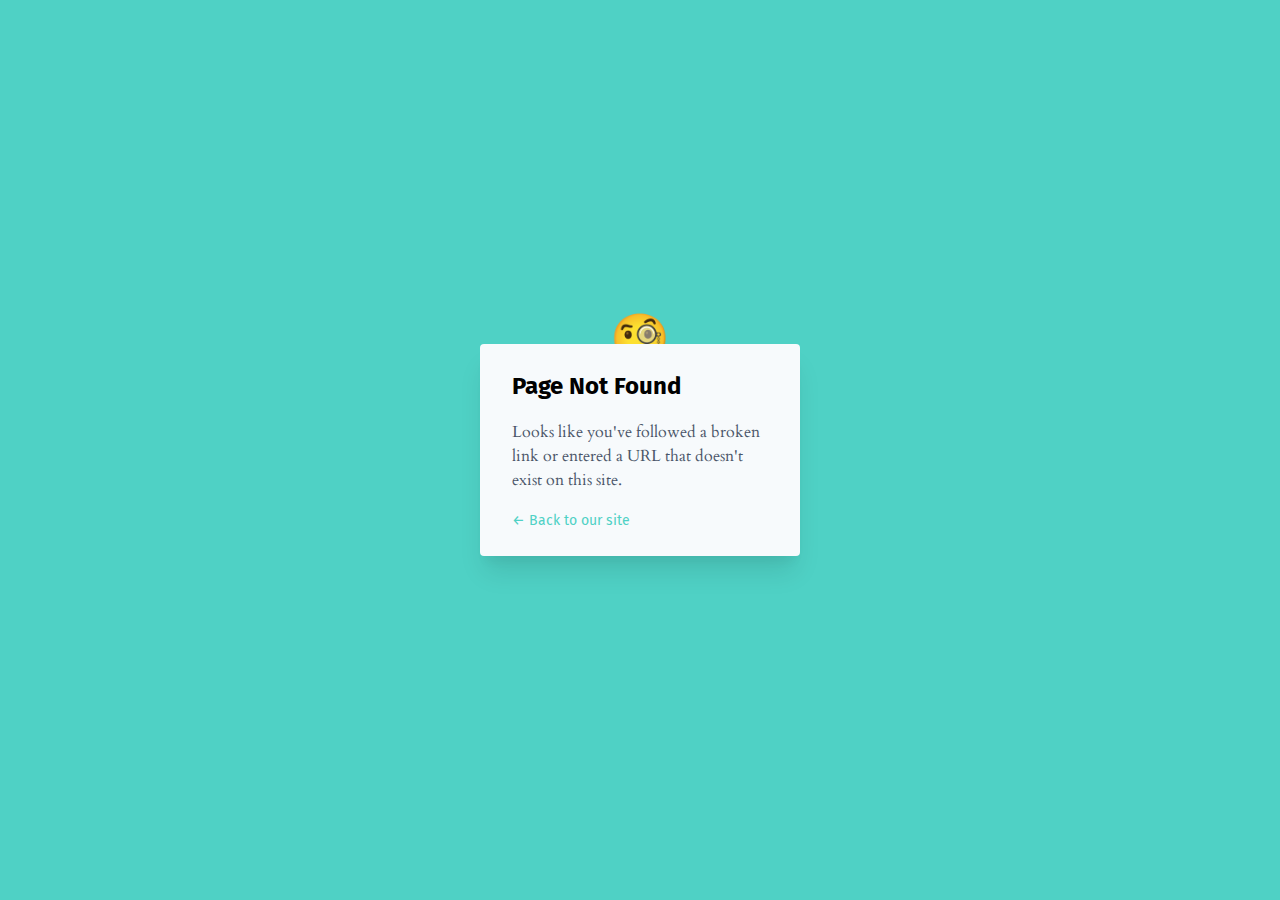
==== commit 40171f28: "Updates" ====
--- a/index.html
+++ b/index.html
@@ -1,12 +1,15 @@
 <!DOCTYPE html>
 <html data-html-server-rendered="true" lang="en" class="h-full" data-vue-tag="%7B%22lang%22:%7B%22ssr%22:%22en%22%7D,%22class%22:%7B%22ssr%22:%22h-full%22%7D%7D">
   <head>
-    <title>Precise Lab - Blog | Precise Lab</title><meta name="gridsome:hash" content="d36ae33c8f4d9a29213c91ba61f8f93896c1d0f3"><meta data-vue-tag="ssr" charset="utf-8"><meta data-vue-tag="ssr" name="generator" content="Gridsome v0.7.13"><meta data-vue-tag="ssr" data-key="viewport" name="viewport" content="width=device-width, initial-scale=1, viewport-fit=cover"><meta data-vue-tag="ssr" data-key="format-detection" name="format-detection" content="telephone=no"><meta data-vue-tag="ssr" property="og:type" content="website"><meta data-vue-tag="ssr" property="og:title" content="Precise Lab - Blog"><meta data-vue-tag="ssr" property="og:description" content=""><meta data-vue-tag="ssr" property="og:url" content="https://github.com/gustawdaniel/gustawdaniel.github.io"><meta data-vue-tag="ssr" property="og:image" content="https://github.com/gustawdaniel/gustawdaniel.github.io/images/bleda-card.png"><meta data-vue-tag="ssr" name="twitter:card" content="summary_large_image"><meta data-vue-tag="ssr" name="twitter:title" content="Precise Lab - Blog"><meta data-vue-tag="ssr" name="twitter:description" content=""><meta data-vue-tag="ssr" name="twitter:site" content="@cossssmin"><meta data-vue-tag="ssr" name="twitter:creator" content="@cossssmin"><meta data-vue-tag="ssr" name="twitter:image" content="https://github.com/gustawdaniel/gustawdaniel.github.io/images/bleda-card.png"><link data-vue-tag="ssr" rel="icon" href="data:,"><link data-vue-tag="ssr" rel="icon" type="image/png" sizes="16x16" href="/assets/static/favicon.ce0531f.efcb514c4ed5bb749bbcc0c345bb775e.png"><link data-vue-tag="ssr" rel="icon" type="image/png" sizes="32x32" href="/assets/static/favicon.ac8d93a.efcb514c4ed5bb749bbcc0c345bb775e.png"><link data-vue-tag="ssr" rel="icon" type="image/png" sizes="96x96" href="/assets/static/favicon.b9532cc.efcb514c4ed5bb749bbcc0c345bb775e.png"><link data-vue-tag="ssr" rel="apple-touch-icon" type="image/png" sizes="76x76" href="/assets/static/favicon.f22e9f3.efcb514c4ed5bb749bbcc0c345bb775e.png"><link data-vue-tag="ssr" rel="apple-touch-icon" type="image/png" sizes="152x152" href="/assets/static/favicon.62d22cb.efcb514c4ed5bb749bbcc0c345bb775e.png"><link data-vue-tag="ssr" rel="apple-touch-icon" type="image/png" sizes="120x120" href="/assets/static/favicon.1539b60.efcb514c4ed5bb749bbcc0c345bb775e.png"><link data-vue-tag="ssr" rel="apple-touch-icon" type="image/png" sizes="167x167" href="/assets/static/favicon.dc0cdc5.efcb514c4ed5bb749bbcc0c345bb775e.png"><link data-vue-tag="ssr" rel="apple-touch-icon" type="image/png" sizes="180x180" href="/assets/static/favicon.7b22250.efcb514c4ed5bb749bbcc0c345bb775e.png"><link data-vue-tag="ssr" rel="stylesheet" href="https://fonts.googleapis.com/css?family=Fira+Sans:400,700%7CCardo"><link rel="preload" href="/assets/css/8.styles.63dded14.css" as="style"><link rel="preload" href="/assets/js/app.b21ea3c7.js" as="script"><link rel="preload" href="/assets/js/page--src--pages--index-vue.eb768e00.js" as="script"><link rel="prefetch" href="/assets/js/10.97e20881.js"><link rel="prefetch" href="/assets/js/page--src--pages--404-vue.39addc69.js"><link rel="prefetch" href="/assets/js/page--src--pages--about-vue.461a9a27.js"><link rel="prefetch" href="/assets/js/page--src--templates--author-vue.62b3dfc0.js"><link rel="prefetch" href="/assets/js/page--src--templates--post-vue.7752b335.js"><link rel="prefetch" href="/assets/js/page--src--templates--tag-vue.9fcc17b7.js"><link rel="prefetch" href="/assets/js/vendors~page--src--pages--index-vue~page--src--templates--author-vue~page--src--templates--post-vue~~a0fae544.e56b102d.js"><link rel="prefetch" href="/assets/js/vendors~page--src--templates--post-vue.245a0b70.js"><link rel="stylesheet" href="/assets/css/8.styles.63dded14.css"><noscript data-vue-tag="ssr"><style>.g-image--loading{display:none;}</style></noscript>
+    <title>Precise Lab - Blog | Precise Lab</title><meta name="gridsome:hash" content="29051e5f392aad1c74a491ba61f8f93896c1d0f3"><meta data-vue-tag="ssr" charset="utf-8"><meta data-vue-tag="ssr" name="generator" content="Gridsome v0.7.13"><meta data-vue-tag="ssr" data-key="viewport" name="viewport" content="width=device-width, initial-scale=1, viewport-fit=cover"><meta data-vue-tag="ssr" data-key="format-detection" name="format-detection" content="telephone=no"><meta data-vue-tag="ssr" property="og:type" content="website"><meta data-vue-tag="ssr" property="og:title" content="Precise Lab - Blog"><meta data-vue-tag="ssr" property="og:description" content=""><meta data-vue-tag="ssr" property="og:url" content="https://github.com/gustawdaniel/gustawdaniel.github.io"><meta data-vue-tag="ssr" property="og:image" content="https://github.com/gustawdaniel/gustawdaniel.github.io/images/bleda-card.png"><meta data-vue-tag="ssr" name="twitter:card" content="summary_large_image"><meta data-vue-tag="ssr" name="twitter:title" content="Precise Lab - Blog"><meta data-vue-tag="ssr" name="twitter:description" content=""><meta data-vue-tag="ssr" name="twitter:site" content="@cossssmin"><meta data-vue-tag="ssr" name="twitter:creator" content="@cossssmin"><meta data-vue-tag="ssr" name="twitter:image" content="https://github.com/gustawdaniel/gustawdaniel.github.io/images/bleda-card.png"><link data-vue-tag="ssr" rel="icon" href="data:,"><link data-vue-tag="ssr" rel="icon" type="image/png" sizes="16x16" href="/assets/static/favicon.ce0531f.efcb514c4ed5bb749bbcc0c345bb775e.png"><link data-vue-tag="ssr" rel="icon" type="image/png" sizes="32x32" href="/assets/static/favicon.ac8d93a.efcb514c4ed5bb749bbcc0c345bb775e.png"><link data-vue-tag="ssr" rel="icon" type="image/png" sizes="96x96" href="/assets/static/favicon.b9532cc.efcb514c4ed5bb749bbcc0c345bb775e.png"><link data-vue-tag="ssr" rel="apple-touch-icon" type="image/png" sizes="76x76" href="/assets/static/favicon.f22e9f3.efcb514c4ed5bb749bbcc0c345bb775e.png"><link data-vue-tag="ssr" rel="apple-touch-icon" type="image/png" sizes="152x152" href="/assets/static/favicon.62d22cb.efcb514c4ed5bb749bbcc0c345bb775e.png"><link data-vue-tag="ssr" rel="apple-touch-icon" type="image/png" sizes="120x120" href="/assets/static/favicon.1539b60.efcb514c4ed5bb749bbcc0c345bb775e.png"><link data-vue-tag="ssr" rel="apple-touch-icon" type="image/png" sizes="167x167" href="/assets/static/favicon.dc0cdc5.efcb514c4ed5bb749bbcc0c345bb775e.png"><link data-vue-tag="ssr" rel="apple-touch-icon" type="image/png" sizes="180x180" href="/assets/static/favicon.7b22250.efcb514c4ed5bb749bbcc0c345bb775e.png"><link data-vue-tag="ssr" rel="stylesheet" href="https://fonts.googleapis.com/css?family=Fira+Sans:400,700%7CCardo"><link rel="preload" href="/assets/css/8.styles.86fe3995.css" as="style"><link rel="preload" href="/assets/js/app.b21ea3c7.js" as="script"><link rel="preload" href="/assets/js/page--src--pages--index-vue.eb768e00.js" as="script"><link rel="prefetch" href="/assets/js/10.97e20881.js"><link rel="prefetch" href="/assets/js/page--src--pages--404-vue.39addc69.js"><link rel="prefetch" href="/assets/js/page--src--pages--about-vue.461a9a27.js"><link rel="prefetch" href="/assets/js/page--src--templates--author-vue.62b3dfc0.js"><link rel="prefetch" href="/assets/js/page--src--templates--post-vue.7752b335.js"><link rel="prefetch" href="/assets/js/page--src--templates--tag-vue.9fcc17b7.js"><link rel="prefetch" href="/assets/js/vendors~page--src--pages--index-vue~page--src--templates--author-vue~page--src--templates--post-vue~~a0fae544.e56b102d.js"><link rel="prefetch" href="/assets/js/vendors~page--src--templates--post-vue.245a0b70.js"><link rel="stylesheet" href="/assets/css/8.styles.86fe3995.css"><noscript data-vue-tag="ssr"><style>.g-image--loading{display:none;}</style></noscript>
   </head>
   <body class="antialiased font-serif" data-vue-tag="%7B%22class%22:%7B%22ssr%22:%22antialiased%20font-serif%22%7D%7D">
-    <div data-server-rendered="true" id="app" class="bg-white"><main><header><div class="max-w-xl md:max-w-3xl xl:max-w-4xl mx-auto text-center px-6 py-10 md:py-32 border-b border-gray-300"><h1 class="text-4xl sm:text-5xl md:text-6xl font-sans font-bold mb-1"><a href="/" class="text-black active--exact active">Precise Lab</a></h1><p class="text-gray-700 text-lg sm:text-3xl">Software House</p></div></header><section><article><div class="mx-auto max-w-3xl px-6"><div class="py-8 sm:py-20 border-b border-gray-300"><header class="text-center mb-8"><time datetime="2020-04-06 10:18:38" class="text-gray-700 text-xs mb-2 uppercase">06 April, 2020</time><h2 class="text-3xl sm:text-4xl leading-tight font-sans mb-1 sm:mb-2"><a href="/wyciskamy-dane-z-pdf-jak-sok-z-cytryny/" class="text-black font-bold">Wyciskamy dane z PDF jak sok z cytryny.</a></h2><p class="text-gray-700 leading-normal text-sm sm:text-base"><span>by <a href="/author/Daniel%20Gustaw/" class="text-gray-700 capitalize border-b border-transparent hover:border-gray-400 transition-colors duration-300">Daniel Gustaw</a></span><span> in <a href="/tag/technical/" class="text-gray-700 capitalize border-b border-transparent hover:border-gray-400 transition-colors duration-300">Technical</a></span><span> · </span><span>6 min read</span></p></header><p class="leading-normal text-gray-700 text-lg px-2 sm:px-4 md:px-10">Dane są wszystkim co jest lub może być przetwarzane umysłowo lub komputerowo. Przy obróbce komputerowej niektóre formy ich zapisu są mniej lub bardziej wygodne. Na przykład PDF uznawany jest za formę wygodną dla człowieka, ale często nie doceniamy możliwości maszyn w automatyzacj ...</p></div></div></article></section><!----><footer class="text-gray-700 text-sm leading-normal flex flex-wrap justify-between mx-auto max-w-3xl px-6 sm:px-12 py-8 sm:py-16"><div class="w-full sm:w-1/2 mb-4 sm:mb-0"><p><a href="https://preciselab.io" class="border-b border-transparent hover:border-gray-400 transition-colors duration-300">
+    <div data-server-rendered="true" id="app" class="bg-white"><main><header><div class="max-w-xl md:max-w-3xl xl:max-w-4xl mx-auto text-center px-6 py-10 md:py-32 border-b border-gray-300"><h1 class="text-4xl sm:text-5xl md:text-6xl font-sans font-bold mb-1"><a href="/" class="text-black active--exact active">Precise Lab</a></h1><p class="text-gray-700 text-lg sm:text-3xl">Software House</p></div></header><section><article><div class="mx-auto max-w-3xl px-6"><div class="py-8 sm:py-20 border-b border-gray-300"><header class="text-center mb-8"><time datetime="2020-05-04 19:23:56" class="text-gray-700 text-xs mb-2 uppercase">04 May, 2020</time><h2 class="text-3xl sm:text-4xl leading-tight font-sans mb-1 sm:mb-2"><a href="/w-jaki-sposob-wojna-o-kompatybilnosc-uksztaltowala-frontend/" class="text-black font-bold">W jaki sposób wojna o kompatybilność ukształtowała frontend?</a></h2><p class="text-gray-700 leading-normal text-sm sm:text-base"><span>by <a href="/author/Daniel%20Gustaw/" class="text-gray-700 capitalize border-b border-transparent hover:border-gray-400 transition-colors duration-300">Daniel Gustaw</a></span><span> in <a href="/tag/technical/" class="text-gray-700 capitalize border-b border-transparent hover:border-gray-400 transition-colors duration-300">Technical</a></span><span> · </span><span>4 min read</span></p></header><p class="leading-normal text-gray-700 text-lg px-2 sm:px-4 md:px-10">Problem niekompatybilnych wersji oprogramowania czy sprzętu prawdopodobnie nie raz przeszkadzał nam w codziennym życiu. Być może spotkałeś się z sytuacjami lub zauważyłeś:
+
+jak pytając kogoś o ładowarkę do telefonu 10 lat temu trzeba było ustalać czy na pewno pasuje
+jak BIOS był  ...</p></div></div></article><article><div class="mx-auto max-w-3xl px-6"><div class="py-8 sm:py-20 border-b border-gray-300"><header class="text-center mb-8"><time datetime="2020-04-06 10:18:38" class="text-gray-700 text-xs mb-2 uppercase">06 April, 2020</time><h2 class="text-3xl sm:text-4xl leading-tight font-sans mb-1 sm:mb-2"><a href="/wyciskamy-dane-z-pdf-jak-sok-z-cytryny/" class="text-black font-bold">Wyciskamy dane z PDF jak sok z cytryny.</a></h2><p class="text-gray-700 leading-normal text-sm sm:text-base"><span>by <a href="/author/Daniel%20Gustaw/" class="text-gray-700 capitalize border-b border-transparent hover:border-gray-400 transition-colors duration-300">Daniel Gustaw</a></span><span> in <a href="/tag/technical/" class="text-gray-700 capitalize border-b border-transparent hover:border-gray-400 transition-colors duration-300">Technical</a></span><span> · </span><span>6 min read</span></p></header><p class="leading-normal text-gray-700 text-lg px-2 sm:px-4 md:px-10">Dane są wszystkim co jest lub może być przetwarzane umysłowo lub komputerowo. Przy obróbce komputerowej niektóre formy ich zapisu są mniej lub bardziej wygodne. Na przykład PDF uznawany jest za formę wygodną dla człowieka, ale często nie doceniamy możliwości maszyn w automatyzacj ...</p></div></div></article></section><!----><footer class="text-gray-700 text-sm leading-normal flex flex-wrap justify-between mx-auto max-w-3xl px-6 sm:px-12 py-8 sm:py-16"><div class="w-full sm:w-1/2 mb-4 sm:mb-0"><p><a href="https://preciselab.io" class="border-b border-transparent hover:border-gray-400 transition-colors duration-300">
           Precise Lab</a> by <a href="https://github.com/gustawdaniel" class="border-b border-transparent hover:border-gray-400 transition-colors
                                  duration-300">@gustawdaniel</a></p><p>Built with <a href="https://gridsome.org" class="border-b border-transparent hover:border-gray-400 transition-colors duration-300">Gridsome</a> &amp; <a href="https://tailwindcss.com/" class="border-b border-transparent hover:border-gray-400 transition-colors duration-300">Tailwind CSS</a>.</p></div></footer></main></div>
-    <script>window.__INITIAL_STATE__={"data":{"posts":{"totalCount":1,"pageInfo":{"totalPages":1,"currentPage":1},"edges":[{"node":{"id":"afad9150b03da0a30d1661e07e309215","title":"Wyciskamy dane z PDF jak sok z cytryny.","timeToRead":6,"datetime":"2020-04-06 10:18:38","content":"\u003Cp\u003EDane są wszystkim co jest lub może być przetwarzane umysłowo lub komputerowo. Przy obróbce komputerowej niektóre formy ich zapisu są mniej lub bardziej wygodne. Na przykład PDF uznawany jest za formę wygodną dla człowieka, ale często nie doceniamy możliwości maszyn w automatyzacji procesów opartych o pliki PDF.\u003C\u002Fp\u003E\n\u003Cp\u003EW tym wpisie pokarzemy jak pisząc naprawdę znikome ilości kodu można wygodnie wydobyć dane z plików PDF. Dla przykładu posłużymy się biletami kolejowymi ponieważ nie zawierają żadnych danych objętych tajemnicą, ale równie dobrze mogły to by być faktury, umowy czy pliki CV.\u003C\u002Fp\u003E\n\u003Cp\u003E[TOC]\u003C\u002Fp\u003E\n\u003Cp\u003E\u003Cimg src=\"\u002Fimages\u002Fposts\u002F2020-04-06\u002Fconvert-scanned-pdf-to-text.jpg\"\u003E\u003C\u002Fp\u003E\n\u003Ch2 id=\"zdobycie-danych\"\u003E\u003Ca href=\"#zdobycie-danych\" aria-hidden=\"true\"\u003E\u003Cspan class=\"icon icon-link\"\u003E\u003C\u002Fspan\u003E\u003C\u002Fa\u003EZdobycie danych\u003C\u002Fh2\u003E\n\u003Cp\u003EPrzy każdym zakupie biletu z adresu \u003Ccode class=\"shiki-inline\" style=\"background: #2e3440; color: #d8dee9\"\u003Ebilet.eic@intercity.pl\u003C\u002Fcode\u003E wysyłany jest do mnie e-mail zawierający bilet. Łatwo mogę wyszukać te e-maile wybierając filtr w poczcie z której korzystam\u003C\u002Fp\u003E\n\u003Ccode class=\"shiki\" style=\"background: #2e3440; color: #d8dee9\"\u003Ebilet pkp has:attachment -in:chats from:bilet.eic@intercity.pl to:me \u003C\u002Fcode\u003E\n\u003Cp\u003EOto widok jaki widzę po filtrowaniu:\u003C\u002Fp\u003E\n\u003Cp\u003E\u003Cimg src=\"\u002Fimages\u002Fposts\u002F2020-04-06\u002Fgmail.png\"\u003E\u003C\u002Fp\u003E\n\u003Cp\u003ETeraz wystarczyło pobrać pliki aby móc poddać je obróbce.\u003C\u002Fp\u003E\n\u003Cp\u003EWszystkie załączniki zapisałem na dysku twardym w katalogu ocr. Tak jak w każdym z wpisów na tym blogu dalsze operacje będą wykonywane na systemie Ubuntu.\u003C\u002Fp\u003E\n\u003Ch2 id=\"przetworzenie-pdf-do-postaci-tekstu\"\u003E\u003Ca href=\"#przetworzenie-pdf-do-postaci-tekstu\" aria-hidden=\"true\"\u003E\u003Cspan class=\"icon icon-link\"\u003E\u003C\u002Fspan\u003E\u003C\u002Fa\u003EPrzetworzenie PDF do postaci tekstu\u003C\u002Fh2\u003E\n\u003Cp\u003EZaczniemy od ustalenia początkowej zawartości katalogu. Jest wypełniony pikamy PDF.\u003C\u002Fp\u003E\n\u003Cp\u003E\u003Cimg src=\"\u002Fimages\u002Fposts\u002F2020-04-06\u002Ftext.png\"\u003E\u003C\u002Fp\u003E\n\u003Cp\u003EDzięki narzędziu \u003Ccode class=\"shiki-inline\" style=\"background: #2e3440; color: #d8dee9\"\u003Epdftotext\u003C\u002Fcode\u003E z pakietu \u003Ccode class=\"shiki-inline\" style=\"background: #2e3440; color: #d8dee9\"\u003Epoppler-utils\u003C\u002Fcode\u003E możemy wydobyć z plików PDF interesujące nas informacje w postaci czystego tekstu. Następującym poleceniem możemy zainstalować to narzędzie:\u003C\u002Fp\u003E\n\u003Cpre class=\"shiki\" style=\"background-color: #ffffff\"\u003E\u003Ccode\u003E\u003Cspan style=\"color: #24292EFF\"\u003Esudo apt-get install poppler-utils\u003C\u002Fspan\u003E\u003C\u002Fcode\u003E\u003C\u002Fpre\u003E\n\u003Cp\u003EAby go użyć korzystamy ze składni\u003C\u002Fp\u003E\n\u003Ccode class=\"shiki\" style=\"background: #2e3440; color: #d8dee9\"\u003Epdftotext {PDF-file} {text-file}\u003C\u002Fcode\u003E\n\u003Cp\u003EW naszym przypadku mamy wiele plików wejściowych i wyjściowych dlatego skorzystamy z \u003Ccode class=\"shiki-inline\" style=\"background: #2e3440; color: #d8dee9\"\u003Exargs\u003C\u002Fcode\u003E.\u003C\u002Fp\u003E\n\u003Cpre class=\"shiki\" style=\"background-color: #ffffff\"\u003E\u003Ccode\u003E\u003Cspan style=\"color: #24292EFF\"\u003Els eic_\u003C\u002Fspan\u003E\u003Cspan style=\"color: #D32F2F\"\u003E*\u003C\u002Fspan\u003E\u003Cspan style=\"color: #24292EFF\"\u003E.pdf \u003C\u002Fspan\u003E\u003Cspan style=\"color: #D32F2F\"\u003E|\u003C\u002Fspan\u003E\u003Cspan style=\"color: #24292EFF\"\u003E xargs -i pdftotext \u003C\u002Fspan\u003E\u003Cspan style=\"color: #22863A\"\u003E\"{}\"\u003C\u002Fspan\u003E\u003Cspan style=\"color: #D32F2F\"\u003E;\u003C\u002Fspan\u003E\u003C\u002Fcode\u003E\u003C\u002Fpre\u003E\n\u003Cp\u003EPolecenie to składa się z dwóch części. W pierwszej listuję wszystkie pliki zaczynające się od \u003Ccode class=\"shiki-inline\" style=\"background: #2e3440; color: #d8dee9\"\u003Eeic\u003C\u002Fcode\u003E i kończące się na \u003Ccode class=\"shiki-inline\" style=\"background: #2e3440; color: #d8dee9\"\u003E.pdf\u003C\u002Fcode\u003E. Następnie używając programu \u003Ccode class=\"shiki-inline\" style=\"background: #2e3440; color: #d8dee9\"\u003Exargs\u003C\u002Fcode\u003E wynik przechwytywany jako strumień danych przekazuję linia po linii do polecenia \u003Ccode class=\"shiki-inline\" style=\"background: #2e3440; color: #d8dee9\"\u003Epdftotext\u003C\u002Fcode\u003E. Brak drugiego argumentu oznacza, że w moim przypadku powstały pliki tekstowe o takich samych nazwach jak pliki \u003Ccode class=\"shiki-inline\" style=\"background: #2e3440; color: #d8dee9\"\u003Epdf\u003C\u002Fcode\u003E.\u003C\u002Fp\u003E\n\u003Cp\u003EŁatwo sprawdzimy czy faktycznie istnieją dzięki poleceniu \u003Ccode class=\"shiki-inline\" style=\"background: #2e3440; color: #d8dee9\"\u003Els\u003C\u002Fcode\u003E\u003C\u002Fp\u003E\n\u003Cp\u003E\u003Cimg src=\"\u002Fimages\u002Fposts\u002F2020-04-06\u002Ftext2.png\"\u003E\u003C\u002Fp\u003E\n\u003Ch2 id=\"strukturyzacja-danych\"\u003E\u003Ca href=\"#strukturyzacja-danych\" aria-hidden=\"true\"\u003E\u003Cspan class=\"icon icon-link\"\u003E\u003C\u002Fspan\u003E\u003C\u002Fa\u003EStrukturyzacja danych\u003C\u002Fh2\u003E\n\u003Cp\u003ENa początek zaczniemy od czegoś prostego. Załóżmy, że chcemy policzyć ile pieniędzy łącznie wydałem na bilety, ale nie będziemy sprawdzali tego na każdym bilecie po kolei ręcznie - od tego jest komputer. Poza tym gdy dostaniemy inny zestaw biletów ręczną robotę musieli byśmy powtarzać. Może Cię to zaskoczyć, ale aby wykonać to zadanie nie trzeba nawet edytora kodu i napisaliśmy to w jednej linii:\u003C\u002Fp\u003E\n\u003Cpre class=\"shiki\" style=\"background-color: #ffffff\"\u003E\u003Ccode\u003E\u003Cspan style=\"color: #24292EFF\"\u003Els eic_\u003C\u002Fspan\u003E\u003Cspan style=\"color: #D32F2F\"\u003E*\u003C\u002Fspan\u003E\u003Cspan style=\"color: #24292EFF\"\u003E.txt \u003C\u002Fspan\u003E\u003Cspan style=\"color: #D32F2F\"\u003E|\u003C\u002Fspan\u003E\u003Cspan style=\"color: #24292EFF\"\u003E xargs -i cat \u003C\u002Fspan\u003E\u003Cspan style=\"color: #22863A\"\u003E\"{}\"\u003C\u002Fspan\u003E\u003Cspan style=\"color: #24292EFF\"\u003E \u003C\u002Fspan\u003E\u003Cspan style=\"color: #D32F2F\"\u003E|\u003C\u002Fspan\u003E\u003Cspan style=\"color: #24292EFF\"\u003E perl -ne \u003C\u002Fspan\u003E\u003Cspan style=\"color: #22863A\"\u003E'if(\u002FSUMA PLN: (.*) zł\u002F){print \"$1\\n\";}'\u003C\u002Fspan\u003E\u003Cspan style=\"color: #24292EFF\"\u003E \u003C\u002Fspan\u003E\u003Cspan style=\"color: #D32F2F\"\u003E|\u003C\u002Fspan\u003E\u003Cspan style=\"color: #24292EFF\"\u003E tr , \u003C\u002Fspan\u003E\u003Cspan style=\"color: #1976D2\"\u003E.\u003C\u002Fspan\u003E\u003Cspan style=\"color: #24292EFF\"\u003E \u003C\u002Fspan\u003E\u003Cspan style=\"color: #D32F2F\"\u003E|\u003C\u002Fspan\u003E\u003Cspan style=\"color: #24292EFF\"\u003E paste -sd+ \u003C\u002Fspan\u003E\u003Cspan style=\"color: #D32F2F\"\u003E|\u003C\u002Fspan\u003E\u003Cspan style=\"color: #24292EFF\"\u003E bc\u003C\u002Fspan\u003E\u003C\u002Fcode\u003E\u003C\u002Fpre\u003E\n\u003Cp\u003ETa linia zwróciła \u003Ccode class=\"shiki-inline\" style=\"background: #2e3440; color: #d8dee9\"\u003E786.11\u003C\u002Fcode\u003E czyli koszt wszystkich biletów.\u003C\u002Fp\u003E\n\u003Cp\u003E\u003Cimg src=\"\u002Fimages\u002Fposts\u002F2020-04-06\u002Fsum.png\"\u003E\u003C\u002Fp\u003E\n\u003Cp\u003EWejdziemy teraz głębiej i zobaczmy co się za tym kryje. Wyświetlimy jeden z plików tekstowych poleceniem \u003Ccode class=\"shiki-inline\" style=\"background: #2e3440; color: #d8dee9\"\u003Ecat eic_67584344.txt\u003C\u002Fcode\u003E:\u003C\u002Fp\u003E\n\u003Cpre class=\"shiki\" style=\"background-color: #ffffff\"\u003E\u003Ccode\u003E\u003Cspan style=\"color: #24292EFF\"\u003EBILET INTERNETOWYTANIOMIASTOWY\u003C\u002Fspan\u003E\n\n\u003Cspan style=\"color: #22863A\"\u003E\"PKP Intercity\"\u003C\u002Fspan\u003E\n\u003Cspan style=\"color: #24292EFF\"\u003ESpółka Akcyjna\u003C\u002Fspan\u003E\n\n\u003Cspan style=\"color: #24292EFF\"\u003EOF: 503\u003C\u002Fspan\u003E\n\n\u003Cspan style=\"color: #24292EFF\"\u003ENORMAL. \u003C\u002Fspan\u003E\u003Cspan style=\"color: #1976D2\"\u003E:\u003C\u002Fspan\u003E\u003Cspan style=\"color: #24292EFF\"\u003E 1\u003C\u002Fspan\u003E\n\u003Cspan style=\"color: #24292EFF\"\u003EULG. \u003C\u002Fspan\u003E\u003Cspan style=\"color: #1976D2\"\u003E:\u003C\u002Fspan\u003E\n\u003Cspan style=\"color: #24292EFF\"\u003EX \u003C\u002Fspan\u003E\u003Cspan style=\"color: #1976D2\"\u003E:\u003C\u002Fspan\u003E\u003Cspan style=\"color: #24292EFF\"\u003E X\u003C\u002Fspan\u003E\n\n\u003Cspan style=\"color: #24292EFF\"\u003EPrzewoźnik: PKP IC\u003C\u002Fspan\u003E\n\u003Cspan style=\"color: #24292EFF\"\u003EA-Cena bazowa: 1xNormal\u003C\u002Fspan\u003E\n\n\u003Cspan style=\"color: #24292EFF\"\u003E¦ ¸\u003C\u002Fspan\u003E\n\n\u003Cspan style=\"color: #24292EFF\"\u003EOd\u002FFrom\u003C\u002Fspan\u003E\n\n\u003Cspan style=\"color: #24292EFF\"\u003E27.09 05:50 Iława Gł.\u003C\u002Fspan\u003E\n\u003Cspan style=\"color: #D32F2F\"\u003E*\u003C\u002Fspan\u003E\n\u003Cspan style=\"color: #D32F2F\"\u003E*\u003C\u002Fspan\u003E\n\u003Cspan style=\"color: #D32F2F\"\u003E*\u003C\u002Fspan\u003E\n\u003Cspan style=\"color: #24292EFF\"\u003EPRZEZ: Działdowo \u003C\u002Fspan\u003E\u003Cspan style=\"color: #D32F2F\"\u003E*\u003C\u002Fspan\u003E\u003Cspan style=\"color: #24292EFF\"\u003E Nasielsk\u003C\u002Fspan\u003E\n\n\u003Cspan style=\"color: #24292EFF\"\u003EDo\u002FTo\u003C\u002Fspan\u003E\n\n\u003Cspan style=\"color: #24292EFF\"\u003E¦ ¸\u003C\u002Fspan\u003E\n\n\u003Cspan style=\"color: #24292EFF\"\u003EKL.\u002FCL.\u003C\u002Fspan\u003E\n\n\u003Cspan style=\"color: #24292EFF\"\u003EWarszawa C.\u003C\u002Fspan\u003E\n\u003Cspan style=\"color: #D32F2F\"\u003E*\u003C\u002Fspan\u003E\n\n\u003Cspan style=\"color: #24292EFF\"\u003E27.09 07:50\u003C\u002Fspan\u003E\n\u003Cspan style=\"color: #D32F2F\"\u003E*\u003C\u002Fspan\u003E\n\u003Cspan style=\"color: #D32F2F\"\u003E*\u003C\u002Fspan\u003E\n\n\u003Cspan style=\"color: #24292EFF\"\u003E2\u003C\u002Fspan\u003E\n\u003Cspan style=\"color: #D32F2F\"\u003E*\u003C\u002Fspan\u003E\n\n\u003Cspan style=\"color: #24292EFF\"\u003ESUMA PLN: 39,90 zł\u003C\u002Fspan\u003E\n\u003Cspan style=\"color: #24292EFF\"\u003E519836278964\u003C\u002Fspan\u003E\n\n\u003Cspan style=\"color: #24292EFF\"\u003ENr transakcji:\u003C\u002Fspan\u003E\n\n\u003Cspan style=\"color: #24292EFF\"\u003EInformacje o podróży:\u003C\u002Fspan\u003E\n\u003Cspan style=\"color: #24292EFF\"\u003EStacja\u003C\u002Fspan\u003E\n\u003Cspan style=\"color: #24292EFF\"\u003EData Godzina\u003C\u002Fspan\u003E\n\u003Cspan style=\"color: #24292EFF\"\u003EIława Gł.\u003C\u002Fspan\u003E\n\u003Cspan style=\"color: #24292EFF\"\u003E27.09 05:50\u003C\u002Fspan\u003E\n\u003Cspan style=\"color: #24292EFF\"\u003EWarszawa C.\u003C\u002Fspan\u003E\n\u003Cspan style=\"color: #24292EFF\"\u003E27.09 07:50\u003C\u002Fspan\u003E\n\n\u003Cspan style=\"color: #24292EFF\"\u003E\u002FWagon K m\u003C\u002Fspan\u003E\n\u003Cspan style=\"color: #24292EFF\"\u003EIC 5324\u003C\u002Fspan\u003E\n\u003Cspan style=\"color: #24292EFF\"\u003E208\u003C\u002Fspan\u003E\n\u003Cspan style=\"color: #24292EFF\"\u003E5\u003C\u002Fspan\u003E\n\n\u003Cspan style=\"color: #24292EFF\"\u003EeIC67584344\u003C\u002Fspan\u003E\n\n\u003Cspan style=\"color: #24292EFF\"\u003ENr miejsca (o-okno ś-środek k-korytarz) Suma PLN\u003C\u002Fspan\u003E\n\u003Cspan style=\"color: #24292EFF\"\u003E81 o\u003C\u002Fspan\u003E\n\u003Cspan style=\"color: #24292EFF\"\u003E39,90 zł\u003C\u002Fspan\u003E\n\u003Cspan style=\"color: #24292EFF\"\u003E1 m. \u003C\u002Fspan\u003E\u003Cspan style=\"color: #D32F2F\"\u003Edo\u003C\u002Fspan\u003E\u003Cspan style=\"color: #24292EFF\"\u003E siedzenia\u003C\u002Fspan\u003E\u003Cspan style=\"color: #D32F2F\"\u003E;\u003C\u002Fspan\u003E\u003Cspan style=\"color: #24292EFF\"\u003E wagon bez przedziałów\u003C\u002Fspan\u003E\n\n\u003Cspan style=\"color: #24292EFF\"\u003Ed9U\u003C\u002Fspan\u003E\n\u003Cspan style=\"color: #24292EFF\"\u003EPodróżny:\u003C\u002Fspan\u003E\n\u003Cspan style=\"color: #24292EFF\"\u003EPTU\u003C\u002Fspan\u003E\n\u003Cspan style=\"color: #24292EFF\"\u003E8%\u003C\u002Fspan\u003E\n\n\u003Cspan style=\"color: #24292EFF\"\u003ESuma PLN Płatność: przelewem\u003C\u002Fspan\u003E\n\u003Cspan style=\"color: #24292EFF\"\u003E39,90 Zapłacono i wystawiono dnia:\u003C\u002Fspan\u003E\n\u003Cspan style=\"color: #24292EFF\"\u003E2018-09-26 09:01:20(52245592)\u003C\u002Fspan\u003E\n\n\u003Cspan style=\"color: #24292EFF\"\u003EOgółem PLN:\u003C\u002Fspan\u003E\n\n\u003Cspan style=\"color: #24292EFF\"\u003E39,90\u003C\u002Fspan\u003E\n\n\u003Cspan style=\"color: #24292EFF\"\u003ENiniejszy bilet internetowy nie jest fakturą VAT.\u003C\u002Fspan\u003E\n\u003Cspan style=\"color: #24292EFF\"\u003EW związku z przeprowadzanymi modernizacjami sieci kolejowej, uprzejmie prosimy o\u003C\u002Fspan\u003E\n\u003Cspan style=\"color: #24292EFF\"\u003Edokładne sprawdzanie rozkładu jazdy pociągów przed podróżą.\u003C\u002Fspan\u003E\n\n\u003Cspan style=\"color: #24292EFF\"\u003EData wydruku: 2018-09-26 09:01:57\u003C\u002Fspan\u003E\n\n\u003Cspan style=\"color: #24292EFF\"\u003E5324\u003C\u002Fspan\u003E\n\n\u003Cspan style=\"color: #24292EFF\"\u003EBilet internetowy jest biletem imiennym i jest ważny:\u003C\u002Fspan\u003E\n\u003Cspan style=\"color: #24292EFF\"\u003Ea) wraz z dokumentem ze zdjęciem potwierdzającym tożsamość Podróżnego,\u003C\u002Fspan\u003E\n\u003Cspan style=\"color: #24292EFF\"\u003Eb) tylko w dniu, relacji, pociągu, wagonie i na miejsce na nim oznaczone.\u003C\u002Fspan\u003E\n\n\u003Cspan style=\"color: #24292EFF\"\u003EZwrotu należności za niewykorzystany bilet dokonuje się na podstawie wniosku\u003C\u002Fspan\u003E\n\u003Cspan style=\"color: #24292EFF\"\u003Ezłożonego przez płatnika w wyznaczonych przez \u003C\u002Fspan\u003E\u003Cspan style=\"color: #22863A\"\u003E'PKP Intercity'\u003C\u002Fspan\u003E\u003Cspan style=\"color: #24292EFF\"\u003E S.A. punktach, z\u003C\u002Fspan\u003E\n\u003Cspan style=\"color: #24292EFF\"\u003Ewyjątkiem należności zwracanych automatycznie na zasadach określonych w\u003C\u002Fspan\u003E\n\u003Cspan style=\"color: #24292EFF\"\u003ERegulaminie e-IC.\u003C\u002Fspan\u003E\n\n\u003Cspan style=\"color: #24292EFF\"\u003EDaniel Gustaw\u003C\u002Fspan\u003E\n\n\u003Cspan style=\"color: #24292EFF\"\u003Ed9U\u003C\u002Fspan\u003E\n\n\u003Cspan style=\"color: #24292EFF\"\u003EInformacja o cenie\u003C\u002Fspan\u003E\n\u003Cspan style=\"color: #24292EFF\"\u003EOpłata za przejazd:\u003C\u002Fspan\u003E\n\n\u003Cspan style=\"color: #24292EFF\"\u003E(P24) 7219\u003C\u002Fspan\u003E\u003C\u002Fcode\u003E\u003C\u002Fpre\u003E\n\u003Cp\u003EPierwsze co się nasuwa to, że plik zawiera wszystkie informacje w formie nienaruszonej. Nie ma żadnych literówek, błędów, przestawień jakie typowe są dla systemów OCR wykonujących analogiczną pracę na skanach dokumentów. Cena \u003Ccode class=\"shiki-inline\" style=\"background: #2e3440; color: #d8dee9\"\u003E39,90 zł\u003C\u002Fcode\u003E powtarza się tu w kilku liniach. Czasami występuje razem z \u003Ccode class=\"shiki-inline\" style=\"background: #2e3440; color: #d8dee9\"\u003Ezł\u003C\u002Fcode\u003E, czasami nie, może się zdarzyć, że układ linii będzie inny jeśli na bilecie będzie jechało kilka osób. Szukamy najbardziej wiarygodnego wzorca. Jest nim \u003Ccode class=\"shiki-inline\" style=\"background: #2e3440; color: #d8dee9\"\u003ESUMA PLN: 39,90 zł\u003C\u002Fcode\u003E. Teraz chcemy wyłowić z tego pliku właśnie \u003Ccode class=\"shiki-inline\" style=\"background: #2e3440; color: #d8dee9\"\u003E39,90\u003C\u002Fcode\u003E. Posłuży nam do tego \u003Ccode class=\"shiki-inline\" style=\"background: #2e3440; color: #d8dee9\"\u003Eperl\u003C\u002Fcode\u003E - język stworzony przez lingwistę Larrego Walla właśnie w celu pracy z plikami tekstowymi.\u003C\u002Fp\u003E\n\u003Cpre class=\"shiki\" style=\"background-color: #ffffff\"\u003E\u003Ccode\u003E\u003Cspan style=\"color: #24292EFF\"\u003E$ cat eic_67584344.txt \u003C\u002Fspan\u003E\u003Cspan style=\"color: #D32F2F\"\u003E|\u003C\u002Fspan\u003E\u003Cspan style=\"color: #24292EFF\"\u003E perl -ne \u003C\u002Fspan\u003E\u003Cspan style=\"color: #22863A\"\u003E'if(\u002FSUMA PLN: (.*) zł\u002F){print \"$1\\n\";}'\u003C\u002Fspan\u003E\n\u003Cspan style=\"color: #24292EFF\"\u003E39,90\u003C\u002Fspan\u003E\u003C\u002Fcode\u003E\u003C\u002Fpre\u003E\n\u003Cp\u003EPolecenie to można wytłumaczyć następująco: \u003C\u002Fp\u003E\n\u003Cul\u003E\n\u003Cli\u003Eweź plik \u003Ccode class=\"shiki-inline\" style=\"background: #2e3440; color: #d8dee9\"\u003Eeic_67584344.txt\u003C\u002Fcode\u003E\u003C\u002Fli\u003E\n\u003Cli\u003Ecałą jego zawartość przekieruj do programu który napisaliśmy w \u003Ccode class=\"shiki-inline\" style=\"background: #2e3440; color: #d8dee9\"\u003Eperl\u003C\u002Fcode\u003E jako wejście\u003C\u002Fli\u003E\n\u003Cli\u003Eprogram na każdej linii tekstu wykonuje to samo polecenie\u003C\u002Fli\u003E\n\u003Cli\u003Esprawdza czy tekst pasuje do wzorca zaczynającego się od \u003Ccode class=\"shiki-inline\" style=\"background: #2e3440; color: #d8dee9\"\u003ESUMA PLN:\u003C\u002Fcode\u003E i kończącego na \u003Ccode class=\"shiki-inline\" style=\"background: #2e3440; color: #d8dee9\"\u003Ezł\u003C\u002Fcode\u003E. \u003C\u002Fli\u003E\n\u003Cli\u003Ejeśli tak, to wycina wartość między tymi ciągami znakowymi i ją zwraca\u003C\u002Fli\u003E\n\u003C\u002Ful\u003E\n\u003Cp\u003EProblem jaki mamy to polski \u003Ccode class=\"shiki-inline\" style=\"background: #2e3440; color: #d8dee9\"\u003E,\u003C\u002Fcode\u003E zamiast ogólnie stosowanej na świecie \u003Ccode class=\"shiki-inline\" style=\"background: #2e3440; color: #d8dee9\"\u003E.\u003C\u002Fcode\u003E. Ten problem bardzo łatwo eliminujemy poleceniem \u003Ccode class=\"shiki-inline\" style=\"background: #2e3440; color: #d8dee9\"\u003Etr\u003C\u002Fcode\u003E które zamienia swój pierwszy argument na drugi.\u003C\u002Fp\u003E\n\u003Cp\u003E\u003Cimg src=\"\u002Fimages\u002Fposts\u002F2020-04-06\u002Ftr.png\"\u003E\u003C\u002Fp\u003E\n\u003Cp\u003ENie będziemy oczywiście powtarzać tych poleceń dla każdego pliku osobno. Zamiast tego ponownie wykorzystamy znany już \u003Ccode class=\"shiki-inline\" style=\"background: #2e3440; color: #d8dee9\"\u003Exargs\u003C\u002Fcode\u003E \u003C\u002Fp\u003E\n\u003Cpre class=\"shiki\" style=\"background-color: #ffffff\"\u003E\u003Ccode\u003E\u003Cspan style=\"color: #24292EFF\"\u003E$ ls eic_\u003C\u002Fspan\u003E\u003Cspan style=\"color: #D32F2F\"\u003E*\u003C\u002Fspan\u003E\u003Cspan style=\"color: #24292EFF\"\u003E.txt \u003C\u002Fspan\u003E\u003Cspan style=\"color: #D32F2F\"\u003E|\u003C\u002Fspan\u003E\u003Cspan style=\"color: #24292EFF\"\u003E xargs -i cat \u003C\u002Fspan\u003E\u003Cspan style=\"color: #22863A\"\u003E\"{}\"\u003C\u002Fspan\u003E\u003Cspan style=\"color: #24292EFF\"\u003E \u003C\u002Fspan\u003E\u003Cspan style=\"color: #D32F2F\"\u003E|\u003C\u002Fspan\u003E\u003Cspan style=\"color: #24292EFF\"\u003E perl -ne \u003C\u002Fspan\u003E\u003Cspan style=\"color: #22863A\"\u003E'if(\u002FSUMA PLN: (.*) zł\u002F){print \"$1\\n\";}'\u003C\u002Fspan\u003E\u003Cspan style=\"color: #24292EFF\"\u003E \u003C\u002Fspan\u003E\u003Cspan style=\"color: #D32F2F\"\u003E|\u003C\u002Fspan\u003E\u003Cspan style=\"color: #24292EFF\"\u003E tr , \u003C\u002Fspan\u003E\u003Cspan style=\"color: #1976D2\"\u003E.\u003C\u002Fspan\u003E\n\u003Cspan style=\"color: #24292EFF\"\u003E39.90\u003C\u002Fspan\u003E\n\u003Cspan style=\"color: #24292EFF\"\u003E63.00\u003C\u002Fspan\u003E\n\u003Cspan style=\"color: #24292EFF\"\u003E15.14\u003C\u002Fspan\u003E\n\u003Cspan style=\"color: #24292EFF\"\u003E55.00\u003C\u002Fspan\u003E\n\u003Cspan style=\"color: #24292EFF\"\u003E60.00\u003C\u002Fspan\u003E\n\u003Cspan style=\"color: #24292EFF\"\u003E186.00\u003C\u002Fspan\u003E\n\u003Cspan style=\"color: #24292EFF\"\u003E70.56\u003C\u002Fspan\u003E\n\u003Cspan style=\"color: #24292EFF\"\u003E89.40\u003C\u002Fspan\u003E\n\u003Cspan style=\"color: #24292EFF\"\u003E139.00\u003C\u002Fspan\u003E\n\u003Cspan style=\"color: #24292EFF\"\u003E68.11\u003C\u002Fspan\u003E\u003C\u002Fcode\u003E\u003C\u002Fpre\u003E\n\u003Cp\u003EPozwolił nam na przeszukanie plików tekstowych za pomocą zdefiniowanych filtrów plik po pliku. Z ciekawszych rzeczy to wykorzystane \u003Ccode class=\"shiki-inline\" style=\"background: #2e3440; color: #d8dee9\"\u003E&quot;{}&quot;\u003C\u002Fcode\u003E oznacza argument który wszedł do \u003Ccode class=\"shiki-inline\" style=\"background: #2e3440; color: #d8dee9\"\u003Exargs\u003C\u002Fcode\u003E.\u003C\u002Fp\u003E\n\u003Cp\u003EZostało już tylko sumowanie, ale suma kolumn z pliku tekstowego to bułka z masłem w konsoli \u003Ccode class=\"shiki-inline\" style=\"background: #2e3440; color: #d8dee9\"\u003Ebash\u003C\u002Fcode\u003E. W przypadku jednej kolumny nie trzeba nawet uruchamiać \u003Ccode class=\"shiki-inline\" style=\"background: #2e3440; color: #d8dee9\"\u003Eawk\u003C\u002Fcode\u003E - zaawansowanego programu do przetwarzania tekstów. Wystarczy nam \u003Ccode class=\"shiki-inline\" style=\"background: #2e3440; color: #d8dee9\"\u003Epaste\u003C\u002Fcode\u003E - program do łączenia plików i \u003Ccode class=\"shiki-inline\" style=\"background: #2e3440; color: #d8dee9\"\u003Ebc\u003C\u002Fcode\u003E prosty program do liczenia sum.\u003C\u002Fp\u003E\n\u003Cp\u003EZa pomocą \u003Ccode class=\"shiki-inline\" style=\"background: #2e3440; color: #d8dee9\"\u003Epaste\u003C\u002Fcode\u003E z opcją \u003Ccode class=\"shiki-inline\" style=\"background: #2e3440; color: #d8dee9\"\u003E-s\u003C\u002Fcode\u003E wykonamy transpozycję do jednej linii. Opcją \u003Ccode class=\"shiki-inline\" style=\"background: #2e3440; color: #d8dee9\"\u003Ed\u003C\u002Fcode\u003E ustawimy separator. Będzie nim oczywiście znak dodawania \u003Ccode class=\"shiki-inline\" style=\"background: #2e3440; color: #d8dee9\"\u003E+\u003C\u002Fcode\u003E. Wynik wygląda miej więcej tak:\u003C\u002Fp\u003E\n\u003Cp\u003E\u003Cimg src=\"\u002Fimages\u002Fposts\u002F2020-04-06\u002Fpaste.png\"\u003E\u003C\u002Fp\u003E\n\u003Cp\u003EOstatnia cegiełka \u003Ccode class=\"shiki-inline\" style=\"background: #2e3440; color: #d8dee9\"\u003Ebc\u003C\u002Fcode\u003E kończy zadanie, ale to było prezentowane na samym początku:\u003C\u002Fp\u003E\n\u003Cpre class=\"shiki\" style=\"background-color: #ffffff\"\u003E\u003Ccode\u003E\u003Cspan style=\"color: #24292EFF\"\u003E$ ls eic_\u003C\u002Fspan\u003E\u003Cspan style=\"color: #D32F2F\"\u003E*\u003C\u002Fspan\u003E\u003Cspan style=\"color: #24292EFF\"\u003E.txt \u003C\u002Fspan\u003E\u003Cspan style=\"color: #D32F2F\"\u003E|\u003C\u002Fspan\u003E\u003Cspan style=\"color: #24292EFF\"\u003E xargs -i cat \u003C\u002Fspan\u003E\u003Cspan style=\"color: #22863A\"\u003E\"{}\"\u003C\u002Fspan\u003E\u003Cspan style=\"color: #24292EFF\"\u003E \u003C\u002Fspan\u003E\u003Cspan style=\"color: #D32F2F\"\u003E|\u003C\u002Fspan\u003E\u003Cspan style=\"color: #24292EFF\"\u003E perl -ne \u003C\u002Fspan\u003E\u003Cspan style=\"color: #22863A\"\u003E'if(\u002FSUMA PLN: (.*) zł\u002F){print \"$1\\n\";}'\u003C\u002Fspan\u003E\u003Cspan style=\"color: #24292EFF\"\u003E \u003C\u002Fspan\u003E\u003Cspan style=\"color: #D32F2F\"\u003E|\u003C\u002Fspan\u003E\u003Cspan style=\"color: #24292EFF\"\u003E tr , \u003C\u002Fspan\u003E\u003Cspan style=\"color: #1976D2\"\u003E.\u003C\u002Fspan\u003E\u003Cspan style=\"color: #24292EFF\"\u003E \u003C\u002Fspan\u003E\u003Cspan style=\"color: #D32F2F\"\u003E|\u003C\u002Fspan\u003E\u003Cspan style=\"color: #24292EFF\"\u003E paste -sd+ \u003C\u002Fspan\u003E\u003Cspan style=\"color: #D32F2F\"\u003E|\u003C\u002Fspan\u003E\u003Cspan style=\"color: #24292EFF\"\u003E bc\u003C\u002Fspan\u003E\n\u003Cspan style=\"color: #24292EFF\"\u003E786.11\u003C\u002Fspan\u003E\u003C\u002Fcode\u003E\u003C\u002Fpre\u003E\n\u003Ch2 id=\"wizualizacja-wyników\"\u003E\u003Ca href=\"#wizualizacja-wynik%C3%B3w\" aria-hidden=\"true\"\u003E\u003Cspan class=\"icon icon-link\"\u003E\u003C\u002Fspan\u003E\u003C\u002Fa\u003EWizualizacja wyników\u003C\u002Fh2\u003E\n\u003Cp\u003EPonieważ pliki ułożone są chronologicznie wyświetlimy łatwo będzie nam zobaczyć wykres kolejnych cen. W tym celu pobieramy \u003Ccode class=\"shiki-inline\" style=\"background: #2e3440; color: #d8dee9\"\u003Echart\u003C\u002Fcode\u003E - paczkę napisaną w \u003Ccode class=\"shiki-inline\" style=\"background: #2e3440; color: #d8dee9\"\u003Ego\u003C\u002Fcode\u003E służącą do tworzenia wykresów.\u003C\u002Fp\u003E\n\u003Cpre class=\"shiki\" style=\"background-color: #ffffff\"\u003E\u003Ccode\u003E\u003Cspan style=\"color: #24292EFF\"\u003Ewget https:\u002F\u002Fgithub.com\u002Fmarianogappa\u002Fchart\u002Freleases\u002Fdownload\u002Fv3.0.0\u002Fchart_3.0.0_linux_amd64.tar.gz -O \u002Ftmp\u002Fchart.tar.gz\u003C\u002Fspan\u003E\u003C\u002Fcode\u003E\u003C\u002Fpre\u003E\n\u003Cp\u003EI rozpakowujemy \u003C\u002Fp\u003E\n\u003Ccode class=\"shiki\" style=\"background: #2e3440; color: #d8dee9\"\u003Etar -xvf \u002Ftmp\u002Fchart.tar.gz --directory \u002Fusr\u002Flocal\u002Fbin\u003C\u002Fcode\u003E\n\u003Cp\u003EKolejna komenda, dodaje numery kolumn \u003Ccode class=\"shiki-inline\" style=\"background: #2e3440; color: #d8dee9\"\u003Ecat -n\u003C\u002Fcode\u003E i rysuje wykres\u003C\u002Fp\u003E\n\u003Ccode class=\"shiki\" style=\"background: #2e3440; color: #d8dee9\"\u003Els eic_*.txt | xargs -i cat &quot;{}&quot; | perl -ne &#039;if(\u002FSUMA PLN: (.*) zł\u002F){print &quot;$1\\n&quot;;}&#039; | tr , . | cat -n | chart line\u003C\u002Fcode\u003E\n\u003Cp\u003E\u003Cimg src=\"\u002Fimages\u002Fposts\u002F2020-04-06\u002Fgraph.png\"\u003E\u003C\u002Fp\u003E\n\u003Cp\u003EPodsumowując. Nie napracowaliśmy się tutaj za bardzo ale właśnie to było celem. Pokazanie jak jedną linią kodu można posumować ceny lub wyrysować wykres z danych, które pozornie są niedostępne, bo ich format nie jest tak oczywisty jak w przypadku uporządkowanych danych zapisanych w bazie o dobrze określonej strukturze.\u003C\u002Fp\u003E\n\u003Cp\u003EJeśli jesteś przedsiębiorcą i zainteresował Cię temat automatyzacji przetwarzania dokumentów umów się ze mną na darmową konsultację korzystając z linku ...\u003C\u002Fp\u003E\n\u003Cp\u003EJeśli jesteś programistą i chcesz z nami pracować ...\u003C\u002Fp\u003E\n\u003Cp\u003EJeśli chcesz poszerzyć swoją wiedzę i zapoznać się z narzędziami z których korzystaliśmy linki do nich znajdziesz poniżej...\u003C\u002Fp\u003E\n\u003Cp\u003ECzyszczenie danych\u003C\u002Fp\u003E\n\u003Cp\u003E\u003Ca href=\"https:\u002F\u002Fen.wikipedia.org\u002Fwiki\u002FData_cleansing\" target=\"_blank\" rel=\"nofollow noopener noreferrer\"\u003Ehttps:\u002F\u002Fen.wikipedia.org\u002Fwiki\u002FData_cleansing\u003C\u002Fa\u003E\u003C\u002Fp\u003E\n\u003Cp\u003EPdf to Text Converter\u003C\u002Fp\u003E\n\u003Cp\u003E\u003Ca href=\"https:\u002F\u002Fwww.cyberciti.biz\u002Ffaq\u002Fconverter-pdf-files-to-text-format-command\u002F\" target=\"_blank\" rel=\"nofollow noopener noreferrer\"\u003Ehttps:\u002F\u002Fwww.cyberciti.biz\u002Ffaq\u002Fconverter-pdf-files-to-text-format-command\u002F\u003C\u002Fa\u003E\u003C\u002Fp\u003E\n\u003Cp\u003EPrzykład zastosowania xargs\u003C\u002Fp\u003E\n\u003Cp\u003E\u003Ca href=\"https:\u002F\u002Fstackoverflow.com\u002Fquestions\u002F33141207\u002Fwhat-is-the-working-of-this-command-ls-xargs-i-t-cp-1\" target=\"_blank\" rel=\"nofollow noopener noreferrer\"\u003Ehttps:\u002F\u002Fstackoverflow.com\u002Fquestions\u002F33141207\u002Fwhat-is-the-working-of-this-command-ls-xargs-i-t-cp-1\u003C\u002Fa\u003E\u003C\u002Fp\u003E\n\u003Cp\u003EChart - narzędzie do rysowania wykresów\u003C\u002Fp\u003E\n\u003Cp\u003E\u003Ca href=\"https:\u002F\u002Fmarianogappa.github.io\u002Fchart\u002F\" target=\"_blank\" rel=\"nofollow noopener noreferrer\"\u003Ehttps:\u002F\u002Fmarianogappa.github.io\u002Fchart\u002F\u003C\u002Fa\u003E\u003C\u002Fp\u003E\n\u003Cp\u003EPaste - komenda do łączenia plików\u003C\u002Fp\u003E\n\u003Cp\u003E\u003Ca href=\"https:\u002F\u002Fwww.geeksforgeeks.org\u002Fpaste-command-in-linux-with-examples\u002F\" target=\"_blank\" rel=\"nofollow noopener noreferrer\"\u003Ehttps:\u002F\u002Fwww.geeksforgeeks.org\u002Fpaste-command-in-linux-with-examples\u002F\u003C\u002Fa\u003E\u003C\u002Fp\u003E\n\u003Cp\u003EPrzykładowe onelinery w Perlu\u003C\u002Fp\u003E\n\u003Cp\u003E\u003Ca href=\"https:\u002F\u002Fwww.rexegg.com\u002Fregex-perl-one-liners.html\" target=\"_blank\" rel=\"nofollow noopener noreferrer\"\u003Ehttps:\u002F\u002Fwww.rexegg.com\u002Fregex-perl-one-liners.html\u003C\u002Fa\u003E\u003C\u002Fp\u003E\n","excerpt":"","description":"","path":"\u002Fwyciskamy-dane-z-pdf-jak-sok-z-cytryny\u002F","cover":"https:\u002F\u002Fimages.unsplash.com\u002Fphoto-1533279443086-d1c19a186416?ixlib=rb-1.2.1&ixid=eyJhcHBfaWQiOjEyMDd9&auto=format&fit=crop&w=1920&h=900&q=80","tags":[{"id":"technical","title":"technical","path":"\u002Ftag\u002Ftechnical\u002F"},{"id":"bash","title":"bash","path":"\u002Ftag\u002Fbash\u002F"},{"id":"perl","title":"perl","path":"\u002Ftag\u002Fperl\u002F"},{"id":"pdf","title":"pdf","path":"\u002Ftag\u002Fpdf\u002F"}],"author":{"id":"Daniel Gustaw","title":"Daniel Gustaw","path":"\u002Fauthor\u002FDaniel%20Gustaw\u002F"}}}]}},"context":{}};(function(){var s;(s=document.currentScript||document.scripts[document.scripts.length-1]).parentNode.removeChild(s);}());</script><script src="/assets/js/app.b21ea3c7.js" defer></script><script src="/assets/js/page--src--pages--index-vue.eb768e00.js" defer></script>
+    <script src="/assets/js/app.b21ea3c7.js" defer></script><script src="/assets/js/page--src--pages--index-vue.eb768e00.js" defer></script>
   </body>
 </html>
--- a/assets/css/8.styles.86fe3995.css
+++ b/assets/css/8.styles.86fe3995.css
@@ -0,0 +1 @@
+/*! normalize.css v8.0.1 | MIT License | github.com/necolas/normalize.css */html{line-height:1.15;-webkit-text-size-adjust:100%}body{margin:0}main{display:block}h1{font-size:2em;margin:.67em 0}hr{box-sizing:content-box;height:0;overflow:visible}pre{font-family:monospace,monospace;font-size:1em}a{background-color:transparent}abbr[title]{border-bottom:none;text-decoration:underline;-webkit-text-decoration:underline dotted;text-decoration:underline dotted}b,strong{font-weight:bolder}code,kbd,samp{font-family:monospace,monospace;font-size:1em}small{font-size:80%}sub,sup{font-size:75%;line-height:0;position:relative;vertical-align:baseline}sub{bottom:-.25em}sup{top:-.5em}img{border-style:none}button,input,optgroup,select,textarea{font-family:inherit;font-size:100%;line-height:1.15;margin:0}button,input{overflow:visible}button,select{text-transform:none}[type=button],[type=reset],[type=submit],button{-webkit-appearance:button}[type=button]::-moz-focus-inner,[type=reset]::-moz-focus-inner,[type=submit]::-moz-focus-inner,button::-moz-focus-inner{border-style:none;padding:0}[type=button]:-moz-focusring,[type=reset]:-moz-focusring,[type=submit]:-moz-focusring,button:-moz-focusring{outline:1px dotted ButtonText}fieldset{padding:.35em .75em .625em}legend{box-sizing:border-box;color:inherit;display:table;max-width:100%;padding:0;white-space:normal}progress{vertical-align:baseline}textarea{overflow:auto}[type=checkbox],[type=radio]{box-sizing:border-box;padding:0}[type=number]::-webkit-inner-spin-button,[type=number]::-webkit-outer-spin-button{height:auto}[type=search]{-webkit-appearance:textfield;outline-offset:-2px}[type=search]::-webkit-search-decoration{-webkit-appearance:none}::-webkit-file-upload-button{-webkit-appearance:button;font:inherit}details{display:block}summary{display:list-item}[hidden],template{display:none}blockquote,dd,dl,figure,h1,h2,h3,h4,h5,h6,hr,p,pre{margin:0}button{background-color:transparent;background-image:none;padding:0}button:focus{outline:1px dotted;outline:5px auto -webkit-focus-ring-color}fieldset,ol,ul{margin:0;padding:0}ol,ul{list-style:none}html{font-family:Fira Sans,-apple-system,BlinkMacSystemFont,Segoe UI,Roboto,Helvetica Neue,Arial,Noto Sans,sans-serif,Apple Color Emoji,Segoe UI Emoji,Segoe UI Symbol,Noto Color Emoji;line-height:1.5}*,:after,:before{box-sizing:border-box;border:0 solid #e2e8f0}hr{border-top-width:1px}img{border-style:solid}textarea{resize:vertical}input::-webkit-input-placeholder,textarea::-webkit-input-placeholder{color:#a0aec0}input::-moz-placeholder,textarea::-moz-placeholder{color:#a0aec0}input:-ms-input-placeholder,textarea:-ms-input-placeholder{color:#a0aec0}input::-ms-input-placeholder,textarea::-ms-input-placeholder{color:#a0aec0}input::placeholder,textarea::placeholder{color:#a0aec0}[role=button],button{cursor:pointer}table{border-collapse:collapse}h1,h2,h3,h4,h5,h6{font-size:inherit;font-weight:inherit}a{color:inherit;text-decoration:inherit}button,input,optgroup,select,textarea{padding:0;line-height:inherit;color:inherit}code,kbd,pre,samp{font-family:SFMono-Regular,Menlo,Monaco,Consolas,Liberation Mono,Courier New,monospace}audio,canvas,embed,iframe,img,object,svg,video{display:block;vertical-align:middle}img,video{max-width:100%;height:auto}::selection{color:#fff;background-color:#22292f}.markdown{@media (min-width:640px){h2{font-size:2.25rem}}}.markdown ol,.markdown ol li,.markdown p,.markdown ul,.markdown ul li{margin-bottom:1rem}.markdown ul{list-style-type:disc;padding-left:1rem}.markdown ol{list-style-type:decimal;padding-left:1rem}.markdown h2,.markdown h3,.markdown h4,.markdown h5,.markdown h6{font-family:Fira Sans,-apple-system,BlinkMacSystemFont,Segoe UI,Roboto,Helvetica Neue,Arial,Noto Sans,sans-serif,Apple Color Emoji,Segoe UI Emoji,Segoe UI Symbol,Noto Color Emoji;font-weight:700;color:#22292f;margin-top:1.5rem;margin-bottom:1.5rem}.markdown h5,.markdown h6{text-transform:uppercase}.markdown h2{font-size:1.5rem}.markdown h3{font-size:1.25rem}.markdown h4{font-size:1.125rem}.markdown h5{font-size:1rem}.markdown h6{font-size:.875rem}.markdown a{color:#4299e1;transition-property:background-color,border-color,color,fill,stroke;transition-duration:.3s}.markdown a:hover{color:#2b6cb0}.markdown pre.shiki{background-color:#fbfcfd!important;margin-left:-1.5rem;margin-right:-1.5rem;padding:1.5rem}.markdown code.shiki,.markdown pre.shiki{border-width:1px;border-color:#e2e8f0;margin-bottom:1rem;font-size:.875rem;font-family:SFMono-Regular,Menlo,Monaco,Consolas,Liberation Mono,Courier New,monospace;line-height:1.75;overflow-x:auto;-webkit-overflow-scrolling:touch}.markdown code.shiki{padding:1rem;display:block}.markdown .shiki-inline,.markdown code.shiki{background-color:#f7fafc!important;color:#4a5568!important}.markdown .shiki-inline{border-width:1px;border-color:#e2e8f0;font-size:.75rem;padding:.25rem .5rem;border-radius:.25rem}.markdown mark{background-color:#faf089;padding-left:.5rem;padding-right:.5rem}.markdown dl dt{color:#22292f;font-size:.875rem;font-family:Fira Sans,-apple-system,BlinkMacSystemFont,Segoe UI,Roboto,Helvetica Neue,Arial,Noto Sans,sans-serif,Apple Color Emoji,Segoe UI Emoji,Segoe UI Symbol,Noto Color Emoji;font-weight:700;text-transform:uppercase;margin-bottom:.5rem}.markdown dl dt+dd{margin-bottom:1rem;padding-left:.5rem}.markdown dl dd{margin-bottom:1rem}.markdown blockquote{border-left-width:4px;border-color:#e2e8f0;padding:1rem;margin-bottom:1rem;margin-left:1rem;margin-right:1rem;font-style:italic}.markdown blockquote p{margin-bottom:0}.markdown hr{height:1px;background-color:#e2e8f0;margin-top:2rem;margin-bottom:2rem}@media (min-width:640px){.markdown blockquote{margin-left:2.5rem;margin-right:2.5rem}.markdown h2{font-size:2.25rem}.markdown h3{font-size:1.875rem}.markdown h4{font-size:1.5rem}.markdown h5{font-size:1.25rem}.markdown h6{font-size:1rem}}.post-cover:after{position:absolute;width:100%;height:12rem;left:0;bottom:0;z-index:0;content:"";background:linear-gradient(180deg,transparent 0,rgba(0,0,0,.5))}.post-cover.fullscreen:after{height:100%;background:rgba(0,0,0,.15)}.bg-black{background-color:#22292f}.bg-white{background-color:#fff}.bg-gray-100{background-color:#f7fafc}.bg-gray-300{background-color:#e2e8f0}.bg-gray-codeblock{background-color:#fbfcfd}.bg-orange-100{background-color:#fffaf0}.bg-yellow-300{background-color:#faf089}.bg-teal-400,.hover\:bg-teal-400:hover{background-color:#4fd1c5}.border-transparent{border-color:transparent}.border-white{border-color:#fff}.border-gray-300{border-color:#e2e8f0}.border-gray-400{border-color:#cbd5e0}.border-orange-500{border-color:#ed8936}.border-teal-400{border-color:#4fd1c5}.hover\:border-white:hover{border-color:#fff}.hover\:border-gray-400:hover{border-color:#cbd5e0}.rounded{border-radius:.25rem}.rounded-full{border-radius:9999px}.border{border-width:1px}.border-b-2{border-bottom-width:2px}.border-l-4{border-left-width:4px}.border-t{border-top-width:1px}.border-b{border-bottom-width:1px}.block{display:block}.inline-block{display:inline-block}.inline{display:inline}.flex{display:flex}.hidden{display:none}.flex-col{flex-direction:column}.flex-col-reverse{flex-direction:column-reverse}.flex-wrap{flex-wrap:wrap}.items-center{align-items:center}.justify-center{justify-content:center}.justify-between{justify-content:space-between}.font-sans{font-family:Fira Sans,-apple-system,BlinkMacSystemFont,Segoe UI,Roboto,Helvetica Neue,Arial,Noto Sans,sans-serif,Apple Color Emoji,Segoe UI Emoji,Segoe UI Symbol,Noto Color Emoji}.font-serif{font-family:Cardo,Georgia,Cambria,Times New Roman,Times,serif}.font-mono{font-family:SFMono-Regular,Menlo,Monaco,Consolas,Liberation Mono,Courier New,monospace}.font-bold{font-weight:700}.h-48{height:12rem}.h-px{height:1px}.h-full{height:100%}.h-screen{height:100vh}.leading-tight{line-height:1.25}.leading-normal{line-height:1.5}.leading-code{line-height:1.75}.list-disc{list-style-type:disc}.list-decimal{list-style-type:decimal}.m-auto{margin:auto}.mx-4{margin-left:1rem;margin-right:1rem}.my-6{margin-top:1.5rem;margin-bottom:1.5rem}.my-8{margin-top:2rem;margin-bottom:2rem}.mx-10{margin-left:2.5rem;margin-right:2.5rem}.mx-auto{margin-left:auto;margin-right:auto}.-mx-2{margin-left:-.5rem;margin-right:-.5rem}.-mx-6{margin-left:-1.5rem;margin-right:-1.5rem}.mb-0{margin-bottom:0}.mr-1{margin-right:.25rem}.mb-1{margin-bottom:.25rem}.mb-2{margin-bottom:.5rem}.mr-4{margin-right:1rem}.mb-4{margin-bottom:1rem}.mt-6{margin-top:1.5rem}.ml-6{margin-left:1.5rem}.mb-8{margin-bottom:2rem}.mt-10{margin-top:2.5rem}.mb-12{margin-bottom:3rem}.mb-16{margin-bottom:4rem}.-mt-10{margin-top:-2.5rem}.max-h-cover{max-height:32rem}.max-w-xs{max-width:20rem}.max-w-xl{max-width:36rem}.max-w-3xl{max-width:48rem}.opacity-0{opacity:0}.opacity-75{opacity:.75}.hover\:opacity-100:hover{opacity:1}.overflow-hidden{overflow:hidden}.overflow-x-auto{overflow-x:auto}.scrolling-touch{-webkit-overflow-scrolling:touch}.p-4{padding:1rem}.p-6{padding:1.5rem}.py-1{padding-top:.25rem;padding-bottom:.25rem}.py-2{padding-top:.5rem;padding-bottom:.5rem}.px-2{padding-left:.5rem;padding-right:.5rem}.px-4{padding-left:1rem;padding-right:1rem}.py-6{padding-top:1.5rem;padding-bottom:1.5rem}.px-6{padding-left:1.5rem;padding-right:1.5rem}.py-8{padding-top:2rem;padding-bottom:2rem}.px-8{padding-left:2rem;padding-right:2rem}.py-10{padding-top:2.5rem;padding-bottom:2.5rem}.py-16{padding-top:4rem;padding-bottom:4rem}.pl-2{padding-left:.5rem}.pl-4{padding-left:1rem}.pb-8{padding-bottom:2rem}.pb-10{padding-bottom:2.5rem}.pt-16{padding-top:4rem}.pb-16{padding-bottom:4rem}.pt-24{padding-top:6rem}.pointer-events-none{pointer-events:none}.static{position:static}.absolute{position:absolute}.relative{position:relative}.inset-0{top:0;bottom:0}.inset-0,.inset-x-0{right:0;left:0}.top-0{top:0}.bottom-0{bottom:0}.left-0{left:0}.shadow-xl{box-shadow:0 20px 25px -5px rgba(0,0,0,.1),0 10px 10px -5px rgba(0,0,0,.04)}.fill-current{fill:currentColor}.text-center{text-align:center}.text-right{text-align:right}.text-black{color:#22292f}.text-white{color:#fff}.text-gray-500{color:#a0aec0}.text-gray-600{color:#718096}.text-gray-700{color:#4a5568}.text-gray-900{color:#1a202c}.text-orange-900{color:#7b341e}.text-teal-400{color:#4fd1c5}.text-blue-500{color:#4299e1}.text-blue-700{color:#2b6cb0}.hover\:text-black:hover{color:#22292f}.hover\:text-white:hover{color:#fff}.hover\:text-gray-600:hover{color:#718096}.hover\:text-teal-600:hover{color:#319795}.hover\:text-blue-400:hover{color:#63b3ed}.text-xs{font-size:.75rem}.text-sm{font-size:.875rem}.text-base{font-size:1rem}.text-lg{font-size:1.125rem}.text-xl{font-size:1.25rem}.text-2xl{font-size:1.5rem}.text-3xl{font-size:1.875rem}.text-4xl{font-size:2.25rem}.text-5xl{font-size:3rem}.italic{font-style:italic}.uppercase{text-transform:uppercase}.capitalize{text-transform:capitalize}.antialiased{-webkit-font-smoothing:antialiased;-moz-osx-font-smoothing:grayscale}.align-middle{vertical-align:middle}.w-3{width:.75rem}.w-5{width:1.25rem}.w-auto{width:auto}.w-full{width:100%}.z-0{z-index:0}.z-10{z-index:10}.z-20{z-index:20}.transition-colors{transition-property:background-color,border-color,color,fill,stroke}.transition-opacity{transition-property:opacity}.duration-300{transition-duration:.3s}.g-image{margin:auto}@media (min-width:640px){.sm\:justify-end{justify-content:flex-end}.sm\:mb-0{margin-bottom:0}.sm\:mb-2{margin-bottom:.5rem}.sm\:mb-4{margin-bottom:1rem}.sm\:p-0{padding:0}.sm\:px-4{padding-left:1rem;padding-right:1rem}.sm\:px-12{padding-left:3rem;padding-right:3rem}.sm\:py-16{padding-top:4rem;padding-bottom:4rem}.sm\:px-16{padding-left:4rem;padding-right:4rem}.sm\:py-20{padding-top:5rem;padding-bottom:5rem}.sm\:pb-10{padding-bottom:2.5rem}.sm\:pb-16{padding-bottom:4rem}.sm\:text-left{text-align:left}.sm\:text-sm{font-size:.875rem}.sm\:text-base{font-size:1rem}.sm\:text-lg{font-size:1.125rem}.sm\:text-xl{font-size:1.25rem}.sm\:text-3xl{font-size:1.875rem}.sm\:text-4xl{font-size:2.25rem}.sm\:text-5xl{font-size:3rem}.sm\:w-6{width:1.5rem}.sm\:w-1\/2{width:50%}.sm\:w-3\/4{width:75%}.sm\:w-1\/5{width:20%}.sm\:w-4\/5{width:80%}}@media (min-width:768px){.md\:flex{display:flex}.md\:mx-6{margin-left:1.5rem;margin-right:1.5rem}.md\:max-w-2xl{max-width:42rem}.md\:max-w-3xl{max-width:48rem}.md\:px-0{padding-left:0;padding-right:0}.md\:px-8{padding-left:2rem;padding-right:2rem}.md\:px-10{padding-left:2.5rem;padding-right:2.5rem}.md\:py-32{padding-top:8rem;padding-bottom:8rem}.md\:text-6xl{font-size:4rem}.md\:w-3\/5{width:60%}}@media (min-width:1024px){.lg\:text-xl{font-size:1.25rem}.lg\:w-1\/5{width:20%}.lg\:w-2\/5{width:40%}}@media (min-width:1280px){.xl\:max-w-3xl{max-width:48rem}.xl\:max-w-4xl{max-width:56rem}}--- a/assets/css/8.styles.86fe3995.css
+++ b/assets/css/8.styles.86fe3995.css
@@ -0,0 +1 @@
+/*! normalize.css v8.0.1 | MIT License | github.com/necolas/normalize.css */html{line-height:1.15;-webkit-text-size-adjust:100%}body{margin:0}main{display:block}h1{font-size:2em;margin:.67em 0}hr{box-sizing:content-box;height:0;overflow:visible}pre{font-family:monospace,monospace;font-size:1em}a{background-color:transparent}abbr[title]{border-bottom:none;text-decoration:underline;-webkit-text-decoration:underline dotted;text-decoration:underline dotted}b,strong{font-weight:bolder}code,kbd,samp{font-family:monospace,monospace;font-size:1em}small{font-size:80%}sub,sup{font-size:75%;line-height:0;position:relative;vertical-align:baseline}sub{bottom:-.25em}sup{top:-.5em}img{border-style:none}button,input,optgroup,select,textarea{font-family:inherit;font-size:100%;line-height:1.15;margin:0}button,input{overflow:visible}button,select{text-transform:none}[type=button],[type=reset],[type=submit],button{-webkit-appearance:button}[type=button]::-moz-focus-inner,[type=reset]::-moz-focus-inner,[type=submit]::-moz-focus-inner,button::-moz-focus-inner{border-style:none;padding:0}[type=button]:-moz-focusring,[type=reset]:-moz-focusring,[type=submit]:-moz-focusring,button:-moz-focusring{outline:1px dotted ButtonText}fieldset{padding:.35em .75em .625em}legend{box-sizing:border-box;color:inherit;display:table;max-width:100%;padding:0;white-space:normal}progress{vertical-align:baseline}textarea{overflow:auto}[type=checkbox],[type=radio]{box-sizing:border-box;padding:0}[type=number]::-webkit-inner-spin-button,[type=number]::-webkit-outer-spin-button{height:auto}[type=search]{-webkit-appearance:textfield;outline-offset:-2px}[type=search]::-webkit-search-decoration{-webkit-appearance:none}::-webkit-file-upload-button{-webkit-appearance:button;font:inherit}details{display:block}summary{display:list-item}[hidden],template{display:none}blockquote,dd,dl,figure,h1,h2,h3,h4,h5,h6,hr,p,pre{margin:0}button{background-color:transparent;background-image:none;padding:0}button:focus{outline:1px dotted;outline:5px auto -webkit-focus-ring-color}fieldset,ol,ul{margin:0;padding:0}ol,ul{list-style:none}html{font-family:Fira Sans,-apple-system,BlinkMacSystemFont,Segoe UI,Roboto,Helvetica Neue,Arial,Noto Sans,sans-serif,Apple Color Emoji,Segoe UI Emoji,Segoe UI Symbol,Noto Color Emoji;line-height:1.5}*,:after,:before{box-sizing:border-box;border:0 solid #e2e8f0}hr{border-top-width:1px}img{border-style:solid}textarea{resize:vertical}input::-webkit-input-placeholder,textarea::-webkit-input-placeholder{color:#a0aec0}input::-moz-placeholder,textarea::-moz-placeholder{color:#a0aec0}input:-ms-input-placeholder,textarea:-ms-input-placeholder{color:#a0aec0}input::-ms-input-placeholder,textarea::-ms-input-placeholder{color:#a0aec0}input::placeholder,textarea::placeholder{color:#a0aec0}[role=button],button{cursor:pointer}table{border-collapse:collapse}h1,h2,h3,h4,h5,h6{font-size:inherit;font-weight:inherit}a{color:inherit;text-decoration:inherit}button,input,optgroup,select,textarea{padding:0;line-height:inherit;color:inherit}code,kbd,pre,samp{font-family:SFMono-Regular,Menlo,Monaco,Consolas,Liberation Mono,Courier New,monospace}audio,canvas,embed,iframe,img,object,svg,video{display:block;vertical-align:middle}img,video{max-width:100%;height:auto}::selection{color:#fff;background-color:#22292f}.markdown{@media (min-width:640px){h2{font-size:2.25rem}}}.markdown ol,.markdown ol li,.markdown p,.markdown ul,.markdown ul li{margin-bottom:1rem}.markdown ul{list-style-type:disc;padding-left:1rem}.markdown ol{list-style-type:decimal;padding-left:1rem}.markdown h2,.markdown h3,.markdown h4,.markdown h5,.markdown h6{font-family:Fira Sans,-apple-system,BlinkMacSystemFont,Segoe UI,Roboto,Helvetica Neue,Arial,Noto Sans,sans-serif,Apple Color Emoji,Segoe UI Emoji,Segoe UI Symbol,Noto Color Emoji;font-weight:700;color:#22292f;margin-top:1.5rem;margin-bottom:1.5rem}.markdown h5,.markdown h6{text-transform:uppercase}.markdown h2{font-size:1.5rem}.markdown h3{font-size:1.25rem}.markdown h4{font-size:1.125rem}.markdown h5{font-size:1rem}.markdown h6{font-size:.875rem}.markdown a{color:#4299e1;transition-property:background-color,border-color,color,fill,stroke;transition-duration:.3s}.markdown a:hover{color:#2b6cb0}.markdown pre.shiki{background-color:#fbfcfd!important;margin-left:-1.5rem;margin-right:-1.5rem;padding:1.5rem}.markdown code.shiki,.markdown pre.shiki{border-width:1px;border-color:#e2e8f0;margin-bottom:1rem;font-size:.875rem;font-family:SFMono-Regular,Menlo,Monaco,Consolas,Liberation Mono,Courier New,monospace;line-height:1.75;overflow-x:auto;-webkit-overflow-scrolling:touch}.markdown code.shiki{padding:1rem;display:block}.markdown .shiki-inline,.markdown code.shiki{background-color:#f7fafc!important;color:#4a5568!important}.markdown .shiki-inline{border-width:1px;border-color:#e2e8f0;font-size:.75rem;padding:.25rem .5rem;border-radius:.25rem}.markdown mark{background-color:#faf089;padding-left:.5rem;padding-right:.5rem}.markdown dl dt{color:#22292f;font-size:.875rem;font-family:Fira Sans,-apple-system,BlinkMacSystemFont,Segoe UI,Roboto,Helvetica Neue,Arial,Noto Sans,sans-serif,Apple Color Emoji,Segoe UI Emoji,Segoe UI Symbol,Noto Color Emoji;font-weight:700;text-transform:uppercase;margin-bottom:.5rem}.markdown dl dt+dd{margin-bottom:1rem;padding-left:.5rem}.markdown dl dd{margin-bottom:1rem}.markdown blockquote{border-left-width:4px;border-color:#e2e8f0;padding:1rem;margin-bottom:1rem;margin-left:1rem;margin-right:1rem;font-style:italic}.markdown blockquote p{margin-bottom:0}.markdown hr{height:1px;background-color:#e2e8f0;margin-top:2rem;margin-bottom:2rem}@media (min-width:640px){.markdown blockquote{margin-left:2.5rem;margin-right:2.5rem}.markdown h2{font-size:2.25rem}.markdown h3{font-size:1.875rem}.markdown h4{font-size:1.5rem}.markdown h5{font-size:1.25rem}.markdown h6{font-size:1rem}}.post-cover:after{position:absolute;width:100%;height:12rem;left:0;bottom:0;z-index:0;content:"";background:linear-gradient(180deg,transparent 0,rgba(0,0,0,.5))}.post-cover.fullscreen:after{height:100%;background:rgba(0,0,0,.15)}.bg-black{background-color:#22292f}.bg-white{background-color:#fff}.bg-gray-100{background-color:#f7fafc}.bg-gray-300{background-color:#e2e8f0}.bg-gray-codeblock{background-color:#fbfcfd}.bg-orange-100{background-color:#fffaf0}.bg-yellow-300{background-color:#faf089}.bg-teal-400,.hover\:bg-teal-400:hover{background-color:#4fd1c5}.border-transparent{border-color:transparent}.border-white{border-color:#fff}.border-gray-300{border-color:#e2e8f0}.border-gray-400{border-color:#cbd5e0}.border-orange-500{border-color:#ed8936}.border-teal-400{border-color:#4fd1c5}.hover\:border-white:hover{border-color:#fff}.hover\:border-gray-400:hover{border-color:#cbd5e0}.rounded{border-radius:.25rem}.rounded-full{border-radius:9999px}.border{border-width:1px}.border-b-2{border-bottom-width:2px}.border-l-4{border-left-width:4px}.border-t{border-top-width:1px}.border-b{border-bottom-width:1px}.block{display:block}.inline-block{display:inline-block}.inline{display:inline}.flex{display:flex}.hidden{display:none}.flex-col{flex-direction:column}.flex-col-reverse{flex-direction:column-reverse}.flex-wrap{flex-wrap:wrap}.items-center{align-items:center}.justify-center{justify-content:center}.justify-between{justify-content:space-between}.font-sans{font-family:Fira Sans,-apple-system,BlinkMacSystemFont,Segoe UI,Roboto,Helvetica Neue,Arial,Noto Sans,sans-serif,Apple Color Emoji,Segoe UI Emoji,Segoe UI Symbol,Noto Color Emoji}.font-serif{font-family:Cardo,Georgia,Cambria,Times New Roman,Times,serif}.font-mono{font-family:SFMono-Regular,Menlo,Monaco,Consolas,Liberation Mono,Courier New,monospace}.font-bold{font-weight:700}.h-48{height:12rem}.h-px{height:1px}.h-full{height:100%}.h-screen{height:100vh}.leading-tight{line-height:1.25}.leading-normal{line-height:1.5}.leading-code{line-height:1.75}.list-disc{list-style-type:disc}.list-decimal{list-style-type:decimal}.m-auto{margin:auto}.mx-4{margin-left:1rem;margin-right:1rem}.my-6{margin-top:1.5rem;margin-bottom:1.5rem}.my-8{margin-top:2rem;margin-bottom:2rem}.mx-10{margin-left:2.5rem;margin-right:2.5rem}.mx-auto{margin-left:auto;margin-right:auto}.-mx-2{margin-left:-.5rem;margin-right:-.5rem}.-mx-6{margin-left:-1.5rem;margin-right:-1.5rem}.mb-0{margin-bottom:0}.mr-1{margin-right:.25rem}.mb-1{margin-bottom:.25rem}.mb-2{margin-bottom:.5rem}.mr-4{margin-right:1rem}.mb-4{margin-bottom:1rem}.mt-6{margin-top:1.5rem}.ml-6{margin-left:1.5rem}.mb-8{margin-bottom:2rem}.mt-10{margin-top:2.5rem}.mb-12{margin-bottom:3rem}.mb-16{margin-bottom:4rem}.-mt-10{margin-top:-2.5rem}.max-h-cover{max-height:32rem}.max-w-xs{max-width:20rem}.max-w-xl{max-width:36rem}.max-w-3xl{max-width:48rem}.opacity-0{opacity:0}.opacity-75{opacity:.75}.hover\:opacity-100:hover{opacity:1}.overflow-hidden{overflow:hidden}.overflow-x-auto{overflow-x:auto}.scrolling-touch{-webkit-overflow-scrolling:touch}.p-4{padding:1rem}.p-6{padding:1.5rem}.py-1{padding-top:.25rem;padding-bottom:.25rem}.py-2{padding-top:.5rem;padding-bottom:.5rem}.px-2{padding-left:.5rem;padding-right:.5rem}.px-4{padding-left:1rem;padding-right:1rem}.py-6{padding-top:1.5rem;padding-bottom:1.5rem}.px-6{padding-left:1.5rem;padding-right:1.5rem}.py-8{padding-top:2rem;padding-bottom:2rem}.px-8{padding-left:2rem;padding-right:2rem}.py-10{padding-top:2.5rem;padding-bottom:2.5rem}.py-16{padding-top:4rem;padding-bottom:4rem}.pl-2{padding-left:.5rem}.pl-4{padding-left:1rem}.pb-8{padding-bottom:2rem}.pb-10{padding-bottom:2.5rem}.pt-16{padding-top:4rem}.pb-16{padding-bottom:4rem}.pt-24{padding-top:6rem}.pointer-events-none{pointer-events:none}.static{position:static}.absolute{position:absolute}.relative{position:relative}.inset-0{top:0;bottom:0}.inset-0,.inset-x-0{right:0;left:0}.top-0{top:0}.bottom-0{bottom:0}.left-0{left:0}.shadow-xl{box-shadow:0 20px 25px -5px rgba(0,0,0,.1),0 10px 10px -5px rgba(0,0,0,.04)}.fill-current{fill:currentColor}.text-center{text-align:center}.text-right{text-align:right}.text-black{color:#22292f}.text-white{color:#fff}.text-gray-500{color:#a0aec0}.text-gray-600{color:#718096}.text-gray-700{color:#4a5568}.text-gray-900{color:#1a202c}.text-orange-900{color:#7b341e}.text-teal-400{color:#4fd1c5}.text-blue-500{color:#4299e1}.text-blue-700{color:#2b6cb0}.hover\:text-black:hover{color:#22292f}.hover\:text-white:hover{color:#fff}.hover\:text-gray-600:hover{color:#718096}.hover\:text-teal-600:hover{color:#319795}.hover\:text-blue-400:hover{color:#63b3ed}.text-xs{font-size:.75rem}.text-sm{font-size:.875rem}.text-base{font-size:1rem}.text-lg{font-size:1.125rem}.text-xl{font-size:1.25rem}.text-2xl{font-size:1.5rem}.text-3xl{font-size:1.875rem}.text-4xl{font-size:2.25rem}.text-5xl{font-size:3rem}.italic{font-style:italic}.uppercase{text-transform:uppercase}.capitalize{text-transform:capitalize}.antialiased{-webkit-font-smoothing:antialiased;-moz-osx-font-smoothing:grayscale}.align-middle{vertical-align:middle}.w-3{width:.75rem}.w-5{width:1.25rem}.w-auto{width:auto}.w-full{width:100%}.z-0{z-index:0}.z-10{z-index:10}.z-20{z-index:20}.transition-colors{transition-property:background-color,border-color,color,fill,stroke}.transition-opacity{transition-property:opacity}.duration-300{transition-duration:.3s}.g-image{margin:auto}@media (min-width:640px){.sm\:justify-end{justify-content:flex-end}.sm\:mb-0{margin-bottom:0}.sm\:mb-2{margin-bottom:.5rem}.sm\:mb-4{margin-bottom:1rem}.sm\:p-0{padding:0}.sm\:px-4{padding-left:1rem;padding-right:1rem}.sm\:px-12{padding-left:3rem;padding-right:3rem}.sm\:py-16{padding-top:4rem;padding-bottom:4rem}.sm\:px-16{padding-left:4rem;padding-right:4rem}.sm\:py-20{padding-top:5rem;padding-bottom:5rem}.sm\:pb-10{padding-bottom:2.5rem}.sm\:pb-16{padding-bottom:4rem}.sm\:text-left{text-align:left}.sm\:text-sm{font-size:.875rem}.sm\:text-base{font-size:1rem}.sm\:text-lg{font-size:1.125rem}.sm\:text-xl{font-size:1.25rem}.sm\:text-3xl{font-size:1.875rem}.sm\:text-4xl{font-size:2.25rem}.sm\:text-5xl{font-size:3rem}.sm\:w-6{width:1.5rem}.sm\:w-1\/2{width:50%}.sm\:w-3\/4{width:75%}.sm\:w-1\/5{width:20%}.sm\:w-4\/5{width:80%}}@media (min-width:768px){.md\:flex{display:flex}.md\:mx-6{margin-left:1.5rem;margin-right:1.5rem}.md\:max-w-2xl{max-width:42rem}.md\:max-w-3xl{max-width:48rem}.md\:px-0{padding-left:0;padding-right:0}.md\:px-8{padding-left:2rem;padding-right:2rem}.md\:px-10{padding-left:2.5rem;padding-right:2.5rem}.md\:py-32{padding-top:8rem;padding-bottom:8rem}.md\:text-6xl{font-size:4rem}.md\:w-3\/5{width:60%}}@media (min-width:1024px){.lg\:text-xl{font-size:1.25rem}.lg\:w-1\/5{width:20%}.lg\:w-2\/5{width:40%}}@media (min-width:1280px){.xl\:max-w-3xl{max-width:48rem}.xl\:max-w-4xl{max-width:56rem}}